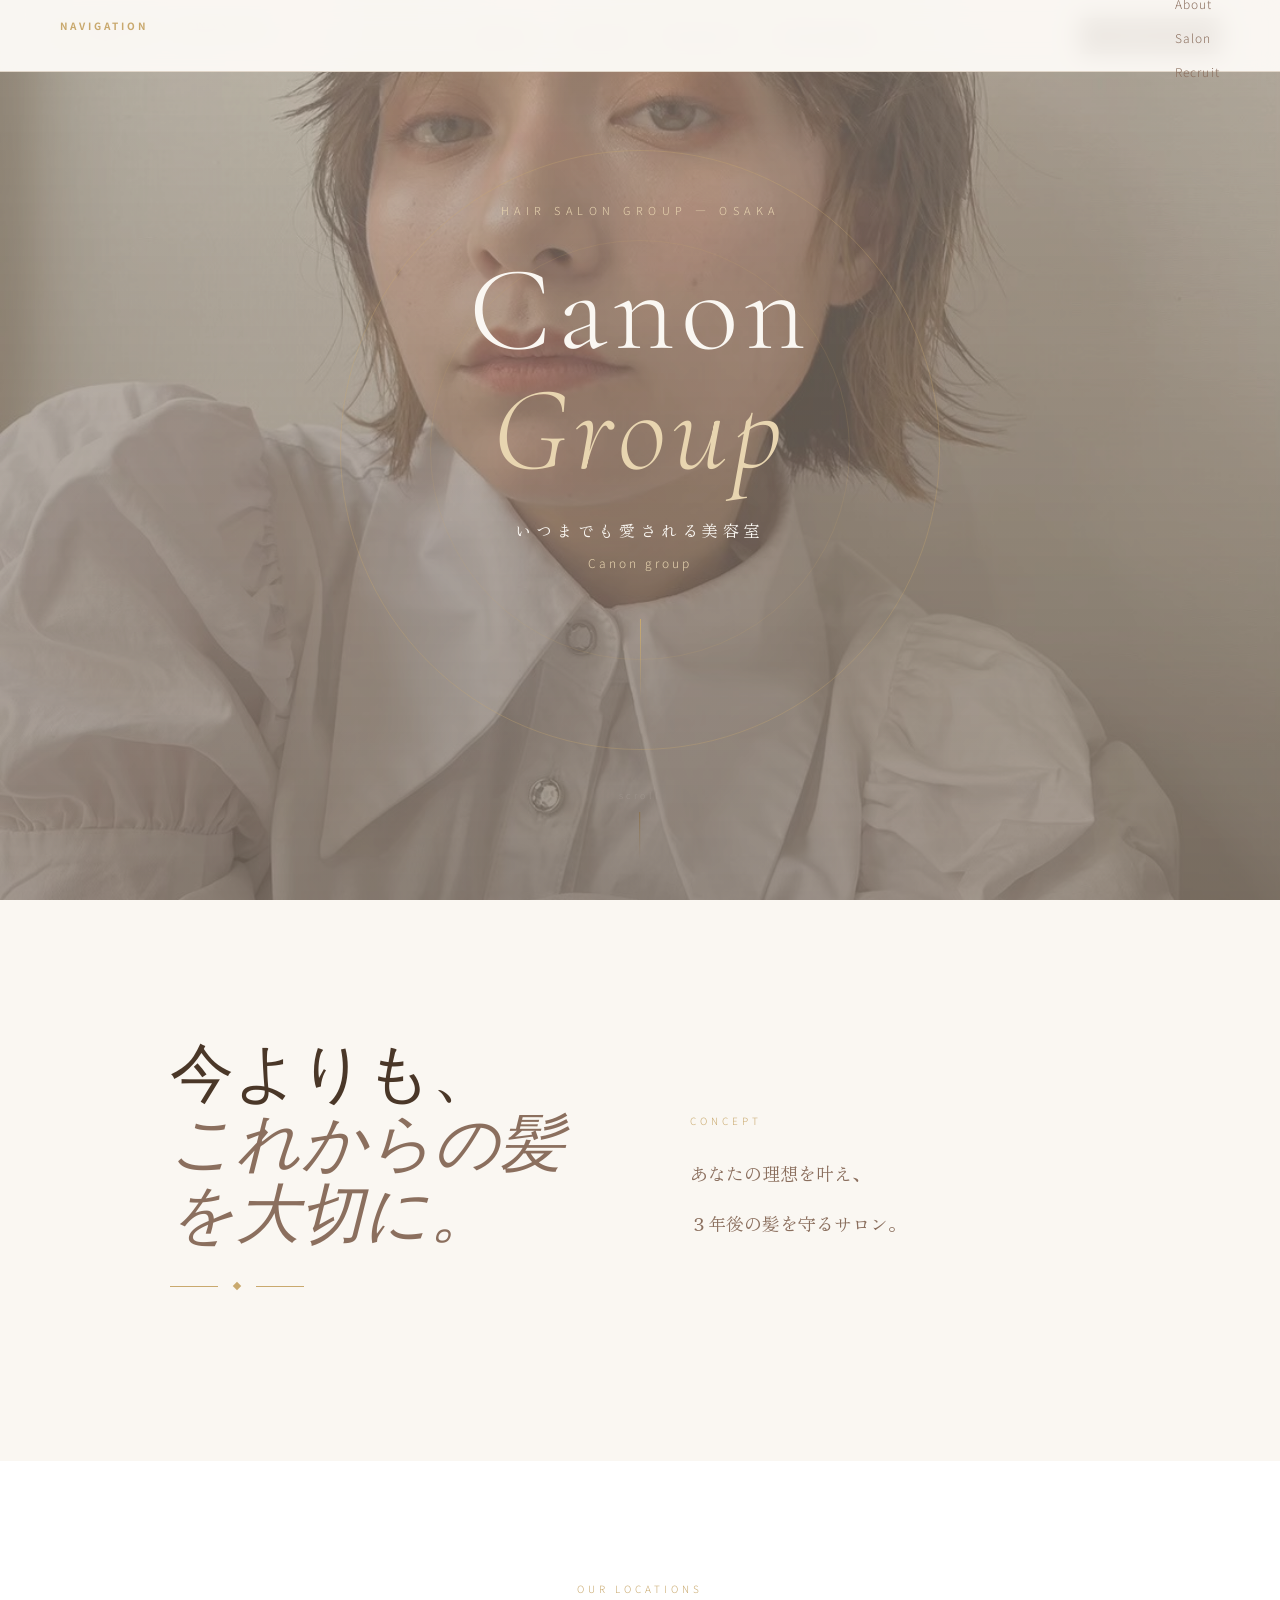
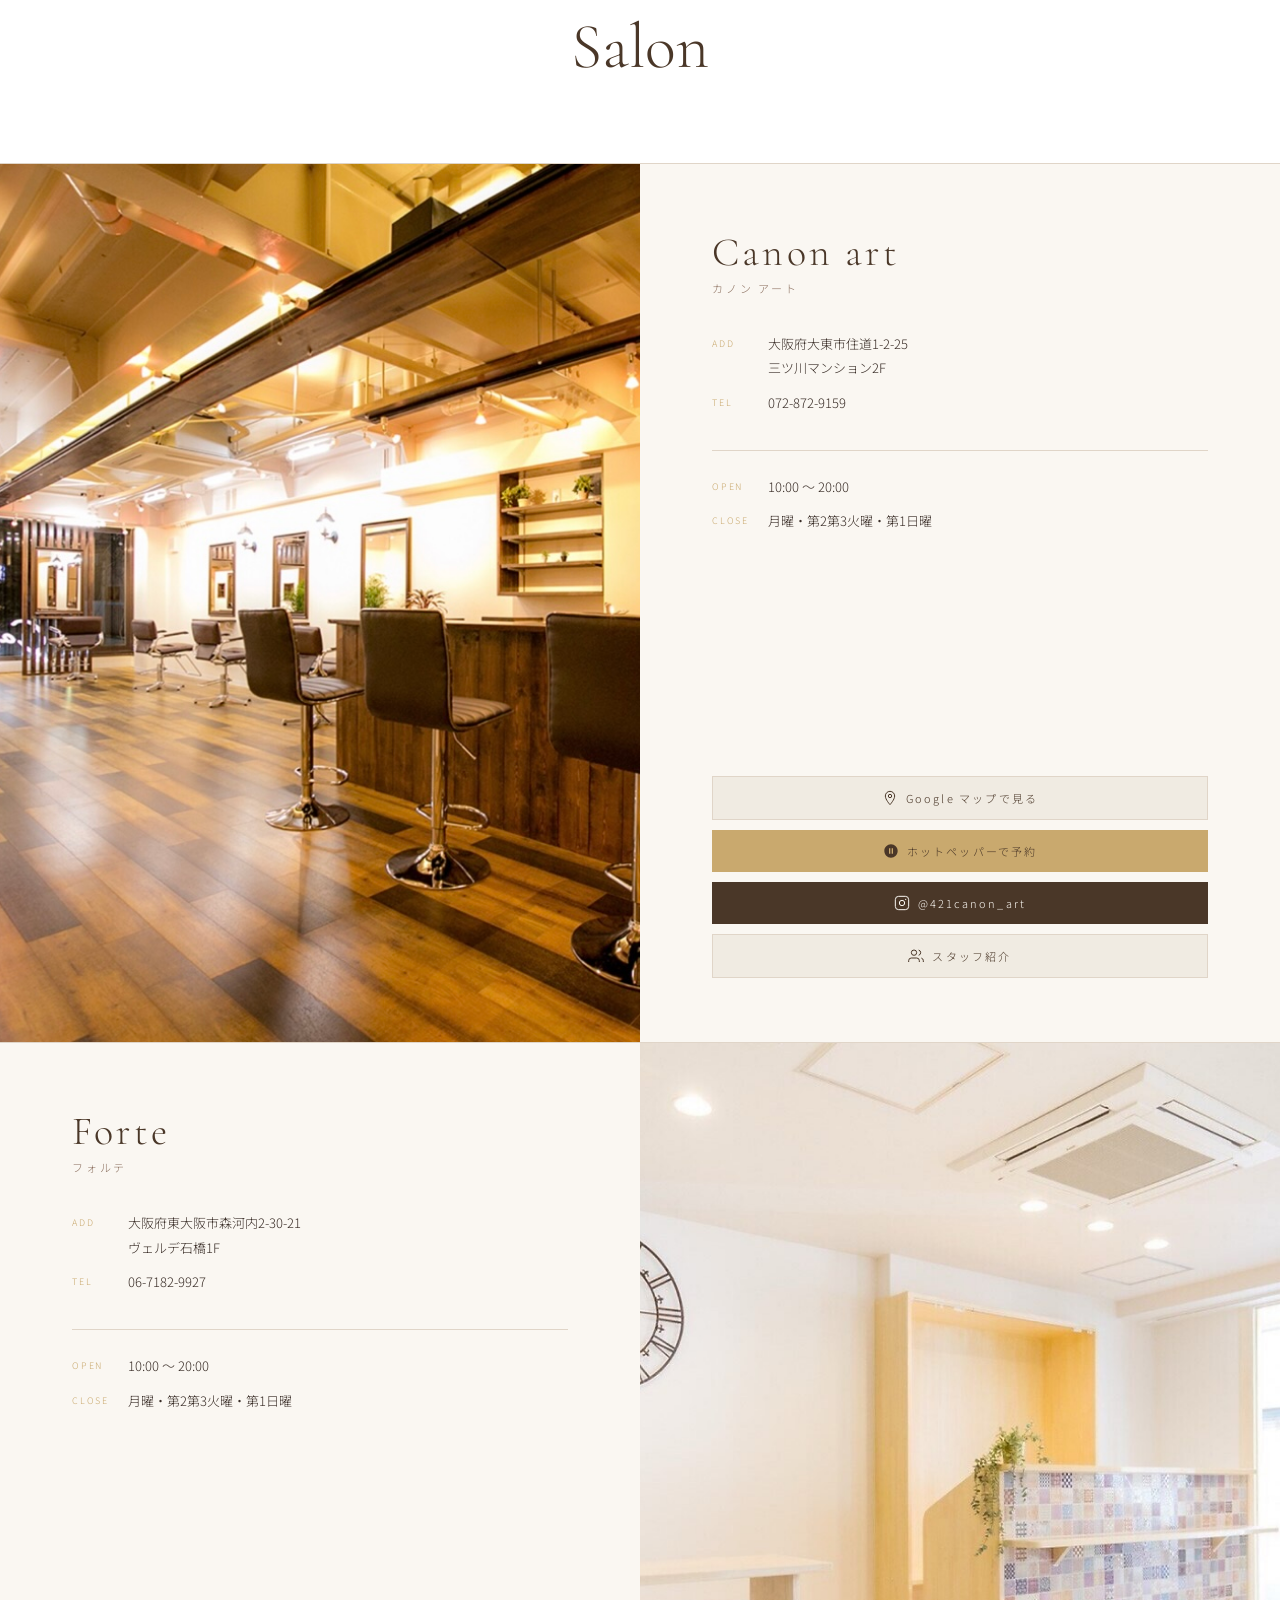
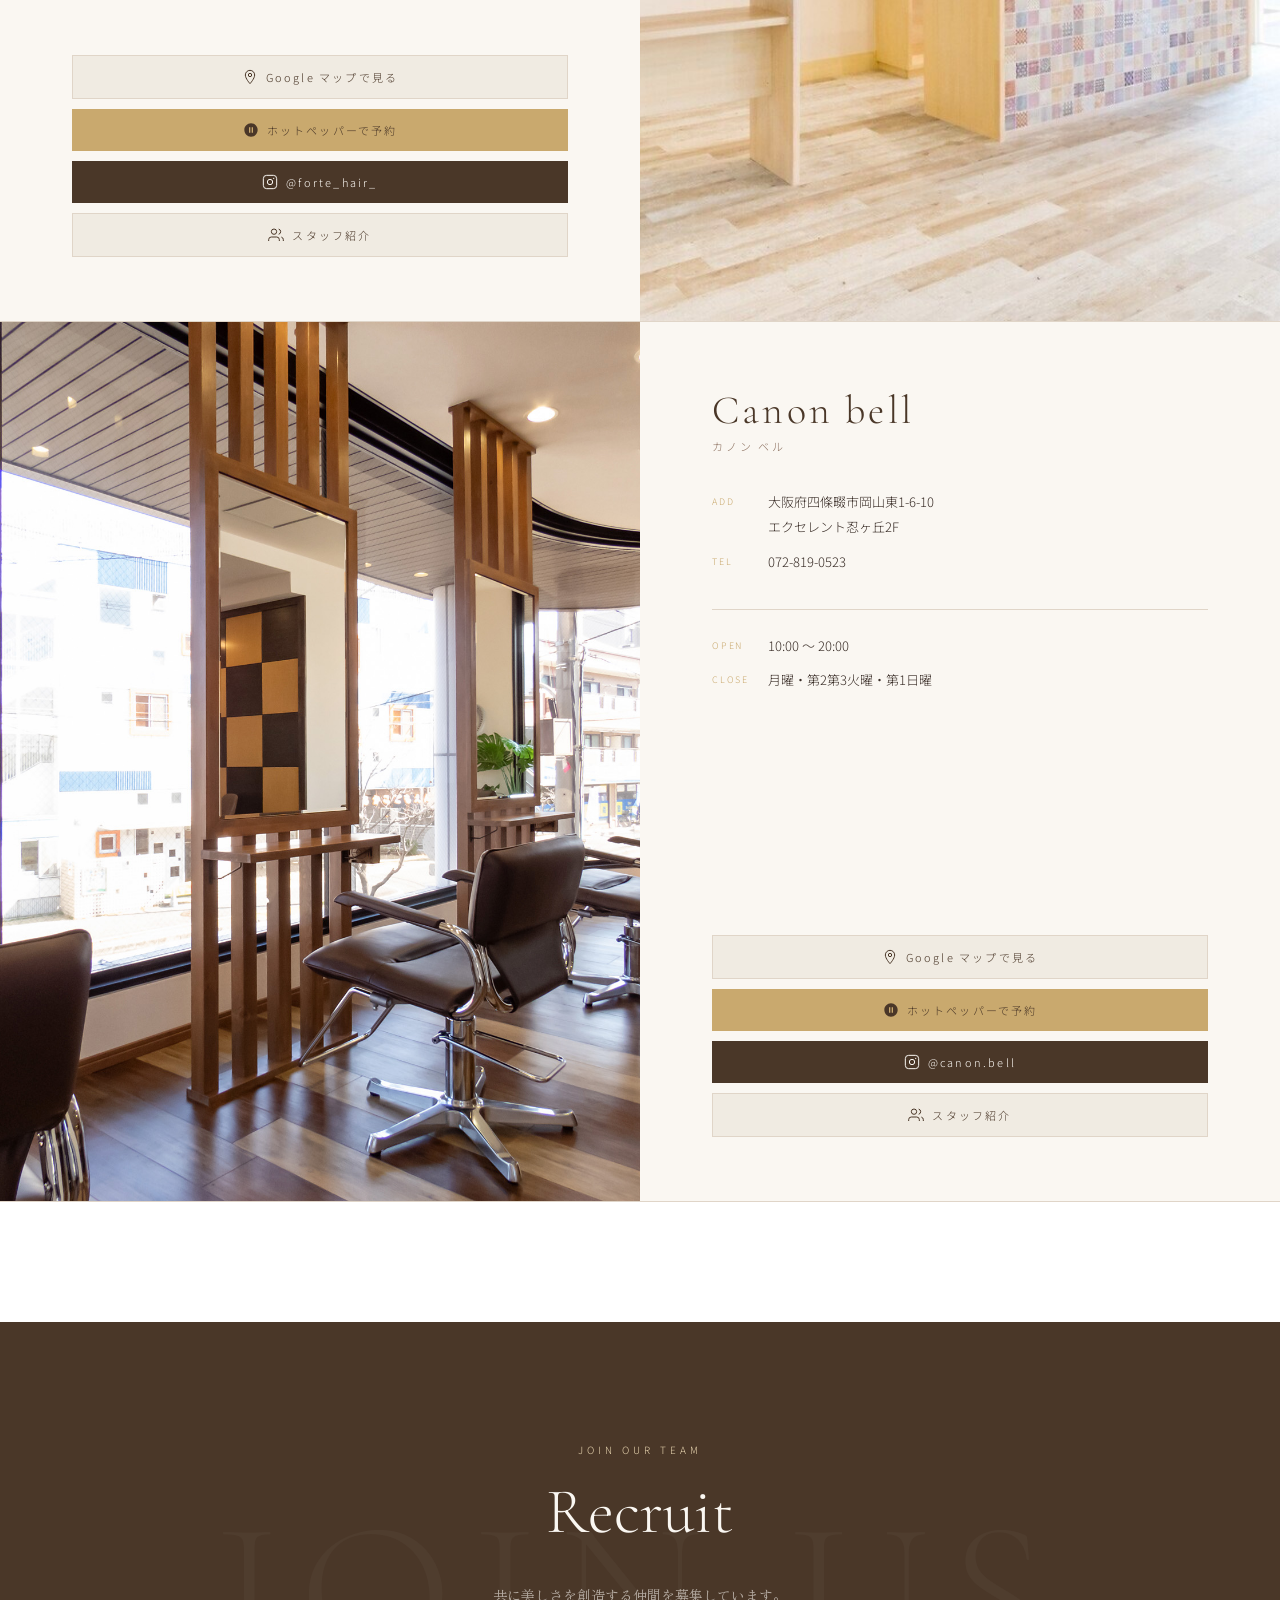
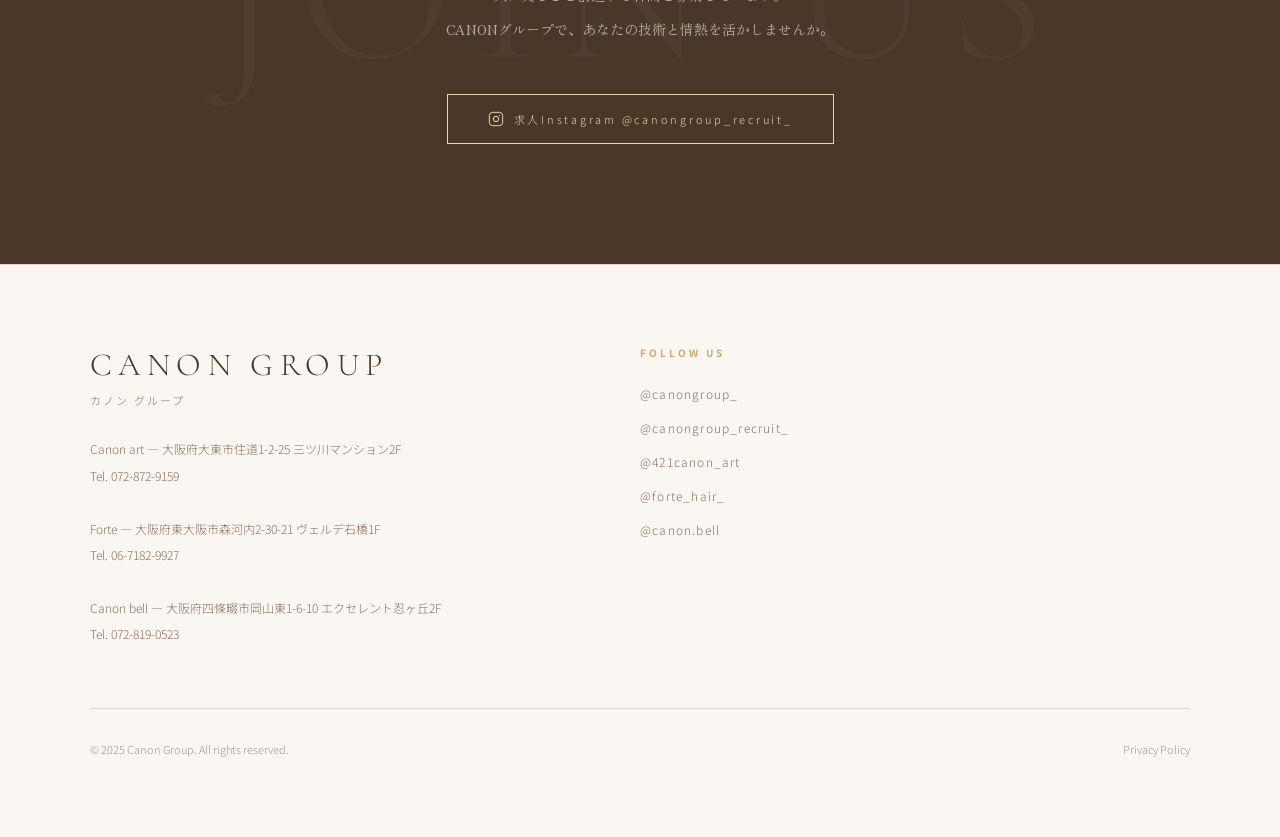
==== index.html @ e95b7961 "Update index.html" ====
<!DOCTYPE html>
<html lang="ja">
<head>
  <meta charset="UTF-8">
  <meta name="viewport" content="width=device-width, initial-scale=1.0">
  <title>Canon Group</title>
  <link rel="preconnect" href="https://fonts.googleapis.com">
  <link href="https://fonts.googleapis.com/css2?family=Cormorant+Garamond:ital,wght@0,300;0,400;1,300&family=Noto+Sans+JP:wght@300;400;500&family=Zen+Old+Mincho:wght@400;700&display=swap" rel="stylesheet">
  <style>
    *, *::before, *::after { box-sizing: border-box; margin: 0; padding: 0; }
    :root {
      --cream: #faf7f2;
      --white: #ffffff;
      --beige: #f0ebe2;
      --brown: #8b6f5e;
      --dark-brown: #4a3728;
      --gold: #c9a96e;
      --light-gold: #e8d5b0;
      --gray: #999;
      --text: #3a2e28;
      --border: #e0d5c8;
    }
    html { scroll-behavior: smooth; }
    body { background: var(--cream); color: var(--text); font-family: 'Noto Sans JP', sans-serif; font-weight: 300; overflow-x: hidden; }

    /* NAV */
    nav {
      position: fixed; top: 0; left: 0; right: 0; z-index: 100;
      background: rgba(250,247,242,0.92); backdrop-filter: blur(12px);
      border-bottom: 1px solid var(--border);
      display: flex; align-items: center; justify-content: space-between;
      padding: 0 60px; height: 72px;
    }
    .logo-wrap { display: flex; flex-direction: column; line-height: 1; text-decoration: none; }
    .logo-en { font-family: 'Cormorant Garamond', serif; font-size: 20px; letter-spacing: 0.3em; color: var(--dark-brown); }
    .logo-ja { font-size: 9px; letter-spacing: 0.2em; color: var(--brown); margin-top: 3px; }
    .nav-links { display: flex; gap: 40px; list-style: none; align-items: center; }
    .nav-links a { color: var(--text); text-decoration: none; font-size: 14px; letter-spacing: 0.15em; text-transform: uppercase; transition: color 0.3s; position: relative; }
    .nav-links a::after { content: ''; position: absolute; bottom: -4px; left: 0; right: 0; height: 1px; background: var(--gold); transform: scaleX(0); transition: transform 0.3s; }
    .nav-links a:hover { color: var(--brown); }
    .nav-links a:hover::after { transform: scaleX(1); }
    .nav-reserve { background: var(--dark-brown); color: var(--cream) !important; padding: 10px 24px; font-size: 11px; letter-spacing: 0.2em; text-decoration: none; transition: background 0.3s; }
    .nav-reserve:hover { background: var(--brown); }
    .nav-reserve::after { display: none !important; }

    /* HERO */
    .hero { height: 100vh; position: relative; display: flex; align-items: center; justify-content: center; overflow: hidden; background: var(--beige); }
    .hero-bg-img { position: absolute; inset: 0; width: 100%; height: 100%; object-fit: cover; object-position: center; opacity: 0.55; }
    .hero-bg { position: absolute; inset: 0; background: linear-gradient(to bottom, rgba(74,55,40,0.3) 0%, rgba(74,55,40,0.5) 100%); z-index: 1; }
    .hero-circle { position: absolute; border-radius: 50%; border: 1px solid rgba(201,169,110,0.3); z-index: 2; }
    .hero-circle-1 { width: 600px; height: 600px; top: 50%; left: 50%; transform: translate(-50%,-50%); animation: rotate 40s linear infinite; }
    .hero-circle-2 { width: 420px; height: 420px; top: 50%; left: 50%; transform: translate(-50%,-50%); border-color: rgba(201,169,110,0.15); animation: rotate 30s linear infinite reverse; }
    @keyframes rotate { to { transform: translate(-50%,-50%) rotate(360deg); } }
    .hero-content { position: relative; z-index: 3; text-align: center; }
    .hero-label { font-size: 11px; letter-spacing: 0.5em; color: var(--light-gold); text-transform: uppercase; margin-bottom: 32px; animation: fadeIn 1.5s ease forwards; opacity: 0; }
    .hero-title { font-family: 'Cormorant Garamond', serif; font-size: clamp(64px, 10vw, 120px); font-weight: 300; line-height: 1; letter-spacing: 0.05em; color: var(--cream); animation: fadeIn 1.5s 0.3s ease forwards; opacity: 0; }
    .hero-title em { font-style: italic; color: var(--light-gold); }
    .hero-subtitle { font-family: 'Zen Old Mincho', serif; font-size: 16px; color: var(--cream); margin-top: 28px; letter-spacing: 0.3em; animation: fadeIn 1.5s 0.6s ease forwards; opacity: 0; }
    .hero-tagline { font-size: 12px; color: var(--light-gold); margin-top: 12px; letter-spacing: 0.25em; animation: fadeIn 1.5s 0.75s ease forwards; opacity: 0; }
    .hero-line { width: 1px; height: 80px; background: linear-gradient(to bottom, var(--gold), transparent); margin: 48px auto 0; animation: fadeIn 1.5s 0.9s ease forwards; opacity: 0; }
    @keyframes fadeIn { to { opacity: 1; } }
    .scroll-hint { position: absolute; bottom: 40px; left: 50%; transform: translateX(-50%); display: flex; flex-direction: column; align-items: center; gap: 10px; font-size: 9px; letter-spacing: 0.4em; color: rgba(255,255,255,0.5); animation: fadeIn 2s 1.5s ease forwards; opacity: 0; }
    .scroll-bar { width: 1px; height: 48px; background: linear-gradient(to bottom, var(--gold), transparent); animation: scrollAnim 2s 2s ease-in-out infinite; }
    @keyframes scrollAnim { 0% { transform: scaleY(0); transform-origin: top; opacity:1; } 50% { transform: scaleY(1); transform-origin: top; opacity:1; } 100% { transform: scaleY(1); transform-origin: bottom; opacity:0; } }

    /* CONCEPT */
    .concept { padding: 140px 80px; max-width: 1100px; margin: 0 auto; display: grid; grid-template-columns: 1fr 1fr; gap: 100px; align-items: center; }
    .section-en { font-family: 'Cormorant Garamond', serif; font-size: clamp(40px, 5vw, 64px); font-weight: 300; color: var(--dark-brown); line-height: 1.1; }
    .section-label { font-size: 10px; letter-spacing: 0.4em; color: var(--gold); text-transform: uppercase; margin-bottom: 20px; }
    .ornament { display: flex; align-items: center; gap: 16px; margin: 32px 0; }
    .ornament-line { height: 1px; width: 48px; background: var(--gold); }
    .ornament-diamond { width: 6px; height: 6px; background: var(--gold); transform: rotate(45deg); }
    .concept-body { font-size: 18px; line-height: 2.8; color: var(--brown); font-family: 'Zen Old Mincho', serif; }

    /* SALON — y.be風横並び */
    .salons-section { background: var(--white); padding: 120px 0; }
    .section-header { text-align: center; margin-bottom: 80px; padding: 0 80px; }
    .section-header .section-en { display: block; }
    .section-header .section-label { display: block; margin-bottom: 16px; }

    .salon-list { display: flex; flex-direction: column; }

    .salon-row {
      display: grid;
      grid-template-columns: 1fr 1fr;
      border-top: 1px solid var(--border);
      min-height: 500px;
    }
    .salon-row:last-child { border-bottom: 1px solid var(--border); }
    .salon-row.reverse .salon-photo { order: 2; }
    .salon-row.reverse .salon-info  { order: 1; }

    .salon-photo { position: relative; overflow: hidden; background: var(--beige); }
    .salon-photo img { width: 100%; height: 100%; object-fit: cover; display: block; transition: transform 0.7s ease; }
    .salon-row:hover .salon-photo img { transform: scale(1.04); }

    .salon-info { padding: 64px 72px; display: flex; flex-direction: column; justify-content: center; background: var(--cream); }

    .salon-name-en { font-family: 'Cormorant Garamond', serif; font-size: 40px; font-weight: 300; color: var(--dark-brown); letter-spacing: 0.08em; margin-bottom: 4px; }
    .salon-name-ja { font-size: 11px; color: var(--brown); letter-spacing: 0.25em; margin-bottom: 36px; }

    .salon-info-row { display: flex; gap: 16px; font-size: 13px; line-height: 1.9; color: var(--text); margin-bottom: 10px; align-items: flex-start; }
    .salon-info-label { font-size: 9px; letter-spacing: 0.2em; color: var(--gold); text-transform: uppercase; min-width: 40px; padding-top: 3px; flex-shrink: 0; }
    .salon-divider { height: 1px; background: var(--border); margin: 24px 0; }
    .salon-map { width: 100%; height: 180px; border: none; display: block; filter: grayscale(15%); }
    .salon-map-wrap { display: block; margin-top: 24px; position: relative; text-decoration: none; overflow: hidden; }
    .salon-map-wrap::after { content: 'Google マップで開く →'; position: absolute; inset: 0; display: flex; align-items: center; justify-content: center; background: rgba(74,55,40,0); color: transparent; font-size: 12px; letter-spacing: 0.15em; transition: background 0.3s, color 0.3s; }
    .salon-map-wrap:hover::after { background: rgba(74,55,40,0.55); color: var(--cream); }
    .salon-map-wrap iframe { pointer-events: none; }

    /* ボタン */
    .salon-btns { display: flex; flex-direction: column; gap: 10px; margin-top: 28px; }
    .btn { display: flex; align-items: center; justify-content: center; gap: 8px; text-decoration: none; padding: 13px; font-size: 11px; letter-spacing: 0.2em; transition: opacity 0.3s, background 0.3s; }
    .btn-map { background: var(--beige); color: var(--dark-brown); border: 1px solid var(--border); }
    .btn-map:hover { background: var(--border); }
    .btn-hotpepper { background: var(--gold); color: var(--dark-brown); }
    .btn-hotpepper:hover { opacity: 0.8; }
    .btn-instagram { background: var(--dark-brown); color: var(--cream); }
    .btn-instagram:hover { background: var(--brown); }
    .btn-icon { width: 16px; height: 16px; flex-shrink: 0; }

    /* RECRUIT */
    .recruit-section { background: var(--dark-brown); padding: 120px 80px; text-align: center; position: relative; overflow: hidden; }
    .recruit-section::before { content: 'JOIN US'; position: absolute; top: 50%; left: 50%; transform: translate(-50%,-50%); font-family: 'Cormorant Garamond', serif; font-size: 200px; color: rgba(255,255,255,0.03); white-space: nowrap; letter-spacing: 0.1em; pointer-events: none; }
    .recruit-section .section-label { color: var(--light-gold); }
    .recruit-section .section-en { color: var(--cream); }
    .recruit-desc { font-size: 14px; color: rgba(250,247,242,0.6); line-height: 2.4; margin: 32px 0 48px; font-family: 'Zen Old Mincho', serif; }
    .recruit-sns { display: flex; justify-content: center; gap: 20px; flex-wrap: wrap; }
    .recruit-btn { display: inline-flex; align-items: center; gap: 10px; border: 1px solid var(--light-gold); color: var(--light-gold); text-decoration: none; padding: 16px 40px; font-size: 11px; letter-spacing: 0.25em; transition: background 0.3s, color 0.3s; }
    .recruit-btn:hover { background: var(--light-gold); color: var(--dark-brown); }

    /* FOOTER */
    footer { background: var(--cream); border-top: 1px solid var(--border); padding: 80px; }
    .footer-inner { max-width: 1100px; margin: 0 auto; display: grid; grid-template-columns: 2fr 1fr 1fr; gap: 80px; }
    .footer-logo-en { font-family: 'Cormorant Garamond', serif; font-size: 32px; letter-spacing: 0.2em; color: var(--dark-brown); margin-bottom: 8px; }
    .footer-logo-ja { font-size: 11px; color: var(--brown); letter-spacing: 0.2em; margin-bottom: 28px; }
    .footer-address { font-size: 12px; color: var(--brown); line-height: 2.2; }
    .footer-nav h4 { font-size: 10px; letter-spacing: 0.3em; color: var(--gold); text-transform: uppercase; margin-bottom: 20px; }
    .footer-nav ul { list-style: none; display: flex; flex-direction: column; gap: 10px; }
    .footer-nav a { color: var(--brown); text-decoration: none; font-size: 12px; letter-spacing: 0.1em; transition: color 0.3s; }
    .footer-nav a:hover { color: var(--dark-brown); }
    .footer-bottom { max-width: 1100px; margin: 60px auto 0; padding-top: 32px; border-top: 1px solid var(--border); display: flex; justify-content: space-between; font-size: 11px; color: var(--gray); }
    .footer-bottom a { color: var(--gray); text-decoration: none; }

    /* REVEAL */
    .reveal { opacity: 0; transform: translateY(32px); transition: opacity 0.9s ease, transform 0.9s ease; }
    .reveal.visible { opacity: 1; transform: none; }
    .reveal-delay-1 { transition-delay: 0.1s; }
    .reveal-delay-2 { transition-delay: 0.2s; }

    /* RESPONSIVE */
    @media (max-width: 960px) {
      nav { padding: 0 24px; }
      .nav-links, .nav-reserve { display: none; }
      .concept { grid-template-columns: 1fr; padding: 80px 28px; gap: 48px; }
      .salons-section { padding: 80px 0; }
      .section-header { padding: 0 28px; }
      .salon-row { grid-template-columns: 1fr; min-height: auto; }
      .salon-row.reverse .salon-photo { order: 0; }
      .salon-row.reverse .salon-info  { order: 0; }
      .salon-photo { height: 260px; }
      .salon-info { padding: 40px 28px; }
      .recruit-section { padding: 80px 28px; }
      .recruit-sns { flex-direction: column; align-items: center; }
      footer { padding: 60px 28px; }
      .footer-inner { grid-template-columns: 1fr; gap: 40px; }
      .footer-bottom { flex-direction: column; gap: 8px; }
    }
  </style>
</head>
<body>

  <!-- NAV -->
  <nav>
    <a href="#" class="logo-wrap">
      <span class="logo-en">CANON GROUP</span>
      <span class="logo-ja">カノン グループ</span>
    </a>
    <ul class="nav-links">
      <li><a href="#concept">About</a></li>
      <li><a href="#salons">Salon</a></li>
      <li><a href="#recruit">Recruit</a></li>
      <li><a href="https://www.instagram.com/canongroup_/" target="_blank">Instagram</a></li>
    </ul>
    <a href="#salons" class="nav-reserve">ご予約はこちら</a>
  </nav>

  <!-- HERO -->
  <section class="hero">
    <img class="hero-bg-img" src="images/hero.jpeg" alt="">
    <div class="hero-bg"></div>
    <div class="hero-circle hero-circle-1" style="z-index:2;"></div>
    <div class="hero-circle hero-circle-2" style="z-index:2;"></div>
    <div class="hero-content">
      <p class="hero-label">Hair Salon Group — Osaka</p>
      <h1 class="hero-title">Canon<br><em>Group</em></h1>
      <p class="hero-subtitle">いつまでも愛される美容室</p>
      <p class="hero-tagline">Canon group</p>
      <div class="hero-line"></div>
    </div>
    <div class="scroll-hint">
      <span>scroll</span>
      <div class="scroll-bar"></div>
    </div>
  </section>

  <!-- CONCEPT -->
  <section class="concept" id="concept">
    <div class="reveal">
      <h2 class="section-en">今よりも、<br><em style="font-style:italic; color:var(--brown);">これからの髪を大切に。</em></h2>
      <div class="ornament">
        <div class="ornament-line"></div>
        <div class="ornament-diamond"></div>
        <div class="ornament-line"></div>
      </div>
    </div>
    <div class="reveal reveal-delay-1">
      <p class="section-label">Concept</p>
      <p class="concept-body">
        あなたの理想を叶え、<br>
        ３年後の髪を守るサロン。
      </p>
    </div>
  </section>

  <!-- SALONS -->
  <section class="salons-section" id="salons">
    <div class="section-header reveal">
      <span class="section-label">Our Locations</span>
      <span class="section-en">Salon</span>
    </div>

    <div class="salon-list">

      <!-- Canon art（写真左・情報右） -->
      <div class="salon-row reveal">
        <div class="salon-photo">
          <img src="images/canonart.jpeg" alt="Canon art サロン内観">
        </div>
        <div class="salon-info">
          <div class="salon-name-en">Canon art</div>
          <div class="salon-name-ja">カノン アート</div>
          <div class="salon-info-row"><span class="salon-info-label">Add</span><span>大阪府大東市住道1-2-25<br>三ツ川マンション2F</span></div>
          <div class="salon-info-row"><span class="salon-info-label">Tel</span><span><a href="tel:0728729159" style="color:inherit;text-decoration:none;">072-872-9159</a></span></div>
          <div class="salon-divider"></div>
          <div class="salon-info-row"><span class="salon-info-label">Open</span><span>10:00 〜 20:00</span></div>
          <div class="salon-info-row"><span class="salon-info-label">Close</span><span>月曜・第2第3火曜・第1日曜</span></div>
          <a href="https://maps.app.goo.gl/McDPiy8ttxEYqf1n9" target="_blank" rel="noopener noreferrer" class="salon-map-wrap">
            <iframe class="salon-map" src="https://maps.google.com/maps?q=34.7067381,135.6234288&z=17&output=embed" allowfullscreen loading="lazy"></iframe>
          </a>
          <div class="salon-btns">
            <a href="https://maps.app.goo.gl/McDPiy8ttxEYqf1n9" target="_blank" rel="noopener noreferrer" class="btn btn-map">
              <svg class="btn-icon" viewBox="0 0 24 24" fill="none" stroke="currentColor" stroke-width="1.5"><path d="M12 2C8.13 2 5 5.13 5 9c0 5.25 7 13 7 13s7-7.75 7-13c0-3.87-3.13-7-7-7z"/><circle cx="12" cy="9" r="2.5"/></svg>
              Google マップで見る
            </a>
            <a href="http://b.hpr.jp/hp/H000354998" target="_blank" rel="noopener noreferrer" class="btn btn-hotpepper">
              <svg class="btn-icon" viewBox="0 0 24 24" fill="currentColor"><path d="M12 2C6.48 2 2 6.48 2 12s4.48 10 10 10 10-4.48 10-10S17.52 2 12 2zm-1 14H9V8h2v8zm4 0h-2V8h2v8z"/></svg>
              ホットペッパーで予約
            </a>
            <a href="https://www.instagram.com/421canon_art/" target="_blank" rel="noopener noreferrer" class="btn btn-instagram">
              <svg class="btn-icon" viewBox="0 0 24 24" fill="none" stroke="currentColor" stroke-width="1.5"><rect x="2" y="2" width="20" height="20" rx="5"/><circle cx="12" cy="12" r="4"/><circle cx="17.5" cy="6.5" r="1" fill="currentColor" stroke="none"/></svg>
              @421canon_art
            </a>
            <a href="staff.html#canonart" class="btn btn-map" style="justify-content:center;">
              <svg class="btn-icon" viewBox="0 0 24 24" fill="none" stroke="currentColor" stroke-width="1.5"><path d="M17 21v-2a4 4 0 00-4-4H5a4 4 0 00-4 4v2"/><circle cx="9" cy="7" r="4"/><path d="M23 21v-2a4 4 0 00-3-3.87"/><path d="M16 3.13a4 4 0 010 7.75"/></svg>
              スタッフ紹介
            </a>
          </div>
        </div>
      </div>

      <!-- Forte（情報左・写真右） -->
      <div class="salon-row reverse reveal">
        <div class="salon-photo">
          <img src="images/forte.jpeg" alt="Forte サロン内観">
        </div>
        <div class="salon-info">
          <div class="salon-name-en">Forte</div>
          <div class="salon-name-ja">フォルテ</div>
          <div class="salon-info-row"><span class="salon-info-label">Add</span><span>大阪府東大阪市森河内2-30-21<br>ヴェルデ石橋1F</span></div>
          <div class="salon-info-row"><span class="salon-info-label">Tel</span><span><a href="tel:0671829927" style="color:inherit;text-decoration:none;">06-7182-9927</a></span></div>
          <div class="salon-divider"></div>
          <div class="salon-info-row"><span class="salon-info-label">Open</span><span>10:00 〜 20:00</span></div>
          <div class="salon-info-row"><span class="salon-info-label">Close</span><span>月曜・第2第3火曜・第1日曜</span></div>
          <a href="https://maps.app.goo.gl/3ypbi4phX18RqiTc8" target="_blank" rel="noopener noreferrer" class="salon-map-wrap">
            <iframe class="salon-map" src="https://maps.google.com/maps?q=34.6867589,135.5655206&z=17&output=embed" allowfullscreen loading="lazy"></iframe>
          </a>
          <div class="salon-btns">
            <a href="https://maps.app.goo.gl/3ypbi4phX18RqiTc8" target="_blank" rel="noopener noreferrer" class="btn btn-map">
              <svg class="btn-icon" viewBox="0 0 24 24" fill="none" stroke="currentColor" stroke-width="1.5"><path d="M12 2C8.13 2 5 5.13 5 9c0 5.25 7 13 7 13s7-7.75 7-13c0-3.87-3.13-7-7-7z"/><circle cx="12" cy="9" r="2.5"/></svg>
              Google マップで見る
            </a>
            <a href="http://b.hpr.jp/hp/H000563519" target="_blank" rel="noopener noreferrer" class="btn btn-hotpepper">
              <svg class="btn-icon" viewBox="0 0 24 24" fill="currentColor"><path d="M12 2C6.48 2 2 6.48 2 12s4.48 10 10 10 10-4.48 10-10S17.52 2 12 2zm-1 14H9V8h2v8zm4 0h-2V8h2v8z"/></svg>
              ホットペッパーで予約
            </a>
            <a href="https://www.instagram.com/forte_hair_/" target="_blank" rel="noopener noreferrer" class="btn btn-instagram">
              <svg class="btn-icon" viewBox="0 0 24 24" fill="none" stroke="currentColor" stroke-width="1.5"><rect x="2" y="2" width="20" height="20" rx="5"/><circle cx="12" cy="12" r="4"/><circle cx="17.5" cy="6.5" r="1" fill="currentColor" stroke="none"/></svg>
              @forte_hair_
            </a>
            <a href="staff.html#forte" class="btn btn-map" style="justify-content:center;">
              <svg class="btn-icon" viewBox="0 0 24 24" fill="none" stroke="currentColor" stroke-width="1.5"><path d="M17 21v-2a4 4 0 00-4-4H5a4 4 0 00-4 4v2"/><circle cx="9" cy="7" r="4"/><path d="M23 21v-2a4 4 0 00-3-3.87"/><path d="M16 3.13a4 4 0 010 7.75"/></svg>
              スタッフ紹介
            </a>
          </div>
        </div>
      </div>

      <!-- Canon bell（写真左・情報右） -->
      <div class="salon-row reveal">
        <div class="salon-photo">
          <img src="images/canonbell.jpeg" alt="Canon bell サロン内観">
        </div>
        <div class="salon-info">
          <div class="salon-name-en">Canon bell</div>
          <div class="salon-name-ja">カノン ベル</div>
          <div class="salon-info-row"><span class="salon-info-label">Add</span><span>大阪府四條畷市岡山東1-6-10<br>エクセレント忍ヶ丘2F</span></div>
          <div class="salon-info-row"><span class="salon-info-label">Tel</span><span><a href="tel:0728190523" style="color:inherit;text-decoration:none;">072-819-0523</a></span></div>
          <div class="salon-divider"></div>
          <div class="salon-info-row"><span class="salon-info-label">Open</span><span>10:00 〜 20:00</span></div>
          <div class="salon-info-row"><span class="salon-info-label">Close</span><span>月曜・第2第3火曜・第1日曜</span></div>
          <a href="https://maps.app.goo.gl/Lx1SNZvfaP8UfUk67" target="_blank" rel="noopener noreferrer" class="salon-map-wrap">
            <iframe class="salon-map" src="https://maps.google.com/maps?q=34.7451446,135.6466582&z=17&output=embed" allowfullscreen loading="lazy"></iframe>
          </a>
          <div class="salon-btns">
            <a href="https://maps.app.goo.gl/Lx1SNZvfaP8UfUk67" target="_blank" rel="noopener noreferrer" class="btn btn-map">
              <svg class="btn-icon" viewBox="0 0 24 24" fill="none" stroke="currentColor" stroke-width="1.5"><path d="M12 2C8.13 2 5 5.13 5 9c0 5.25 7 13 7 13s7-7.75 7-13c0-3.87-3.13-7-7-7z"/><circle cx="12" cy="9" r="2.5"/></svg>
              Google マップで見る
            </a>
            <a href="http://b.hpr.jp/hp/H000795920" target="_blank" rel="noopener noreferrer" class="btn btn-hotpepper">
              <svg class="btn-icon" viewBox="0 0 24 24" fill="currentColor"><path d="M12 2C6.48 2 2 6.48 2 12s4.48 10 10 10 10-4.48 10-10S17.52 2 12 2zm-1 14H9V8h2v8zm4 0h-2V8h2v8z"/></svg>
              ホットペッパーで予約
            </a>
            <a href="https://www.instagram.com/canon.bell/" target="_blank" rel="noopener noreferrer" class="btn btn-instagram">
              <svg class="btn-icon" viewBox="0 0 24 24" fill="none" stroke="currentColor" stroke-width="1.5"><rect x="2" y="2" width="20" height="20" rx="5"/><circle cx="12" cy="12" r="4"/><circle cx="17.5" cy="6.5" r="1" fill="currentColor" stroke="none"/></svg>
              @canon.bell
            </a>
            <a href="staff.html#canonbell" class="btn btn-map" style="justify-content:center;">
              <svg class="btn-icon" viewBox="0 0 24 24" fill="none" stroke="currentColor" stroke-width="1.5"><path d="M17 21v-2a4 4 0 00-4-4H5a4 4 0 00-4 4v2"/><circle cx="9" cy="7" r="4"/><path d="M23 21v-2a4 4 0 00-3-3.87"/><path d="M16 3.13a4 4 0 010 7.75"/></svg>
              スタッフ紹介
            </a>
          </div>
        </div>
      </div>

    </div>
  </section>

  <!-- RECRUIT -->
  <section class="recruit-section reveal" id="recruit">
    <p class="section-label">Join Our Team</p>
    <h2 class="section-en">Recruit</h2>
    <p class="recruit-desc">
      共に美しさを創造する仲間を募集しています。<br>
      CANONグループで、あなたの技術と情熱を活かしませんか。
    </p>
    <div class="recruit-sns">
      <a href="https://www.instagram.com/canongroup_recruit_/" target="_blank" rel="noopener noreferrer" class="recruit-btn">
        <svg width="16" height="16" viewBox="0 0 24 24" fill="none" stroke="currentColor" stroke-width="1.5"><rect x="2" y="2" width="20" height="20" rx="5"/><circle cx="12" cy="12" r="4"/><circle cx="17.5" cy="6.5" r="1" fill="currentColor" stroke="none"/></svg>
        求人Instagram @canongroup_recruit_
      </a>
    </div>
  </section>

  <!-- FOOTER -->
  <footer>
    <div class="footer-inner">
      <div>
        <div class="footer-logo-en">CANON GROUP</div>
        <div class="footer-logo-ja">カノン グループ</div>
        <div class="footer-address">
          Canon art — 大阪府大東市住道1-2-25 三ツ川マンション2F<br>
          Tel. <a href="tel:0728729159" style="color:inherit;text-decoration:none;">072-872-9159</a><br><br>
          Forte — 大阪府東大阪市森河内2-30-21 ヴェルデ石橋1F<br>
          Tel. <a href="tel:0671829927" style="color:inherit;text-decoration:none;">06-7182-9927</a><br><br>
          Canon bell — 大阪府四條畷市岡山東1-6-10 エクセレント忍ヶ丘2F<br>
          Tel. <a href="tel:0728190523" style="color:inherit;text-decoration:none;">072-819-0523</a>
        </div>
      </div>
      <nav class="footer-nav">
        <h4>Navigation</h4>
        <ul>
          <li><a href="#concept">About</a></li>
          <li><a href="#salons">Salon</a></li>
          <li><a href="#recruit">Recruit</a></li>
        </ul>
      </nav>
      <div class="footer-nav">
        <h4>Follow Us</h4>
        <ul>
          <li><a href="https://www.instagram.com/canongroup_/" target="_blank">@canongroup_</a></li>
          <li><a href="https://www.instagram.com/canongroup_recruit_/" target="_blank">@canongroup_recruit_</a></li>
          <li><a href="https://www.instagram.com/421canon_art/" target="_blank">@421canon_art</a></li>
          <li><a href="https://www.instagram.com/forte_hair_/" target="_blank">@forte_hair_</a></li>
          <li><a href="https://www.instagram.com/canon.bell/" target="_blank">@canon.bell</a></li>
        </ul>
      </div>
    </div>
    <div class="footer-bottom">
      <span>© 2025 Canon Group. All rights reserved.</span>
      <a href="#">Privacy Policy</a>
    </div>
  </footer>

  <script>
    // スムーズスクロール
    document.querySelectorAll('a[href^="#"]').forEach(a => {
      a.addEventListener('click', e => {
        const target = document.querySelector(a.getAttribute('href'));
        if (!target) return;
        e.preventDefault();
        const top = target.getBoundingClientRect().top + window.scrollY - 72;
        window.scrollTo({ top, behavior: 'smooth' });
      });
    });
    // スクロールリビール
    const observer = new IntersectionObserver((entries) => {
      entries.forEach(e => { if (e.isIntersecting) e.target.classList.add('visible'); });
    }, { threshold: 0.05 });
    document.querySelectorAll('.reveal').forEach(el => observer.observe(el));
  </script>
</body>
</html>
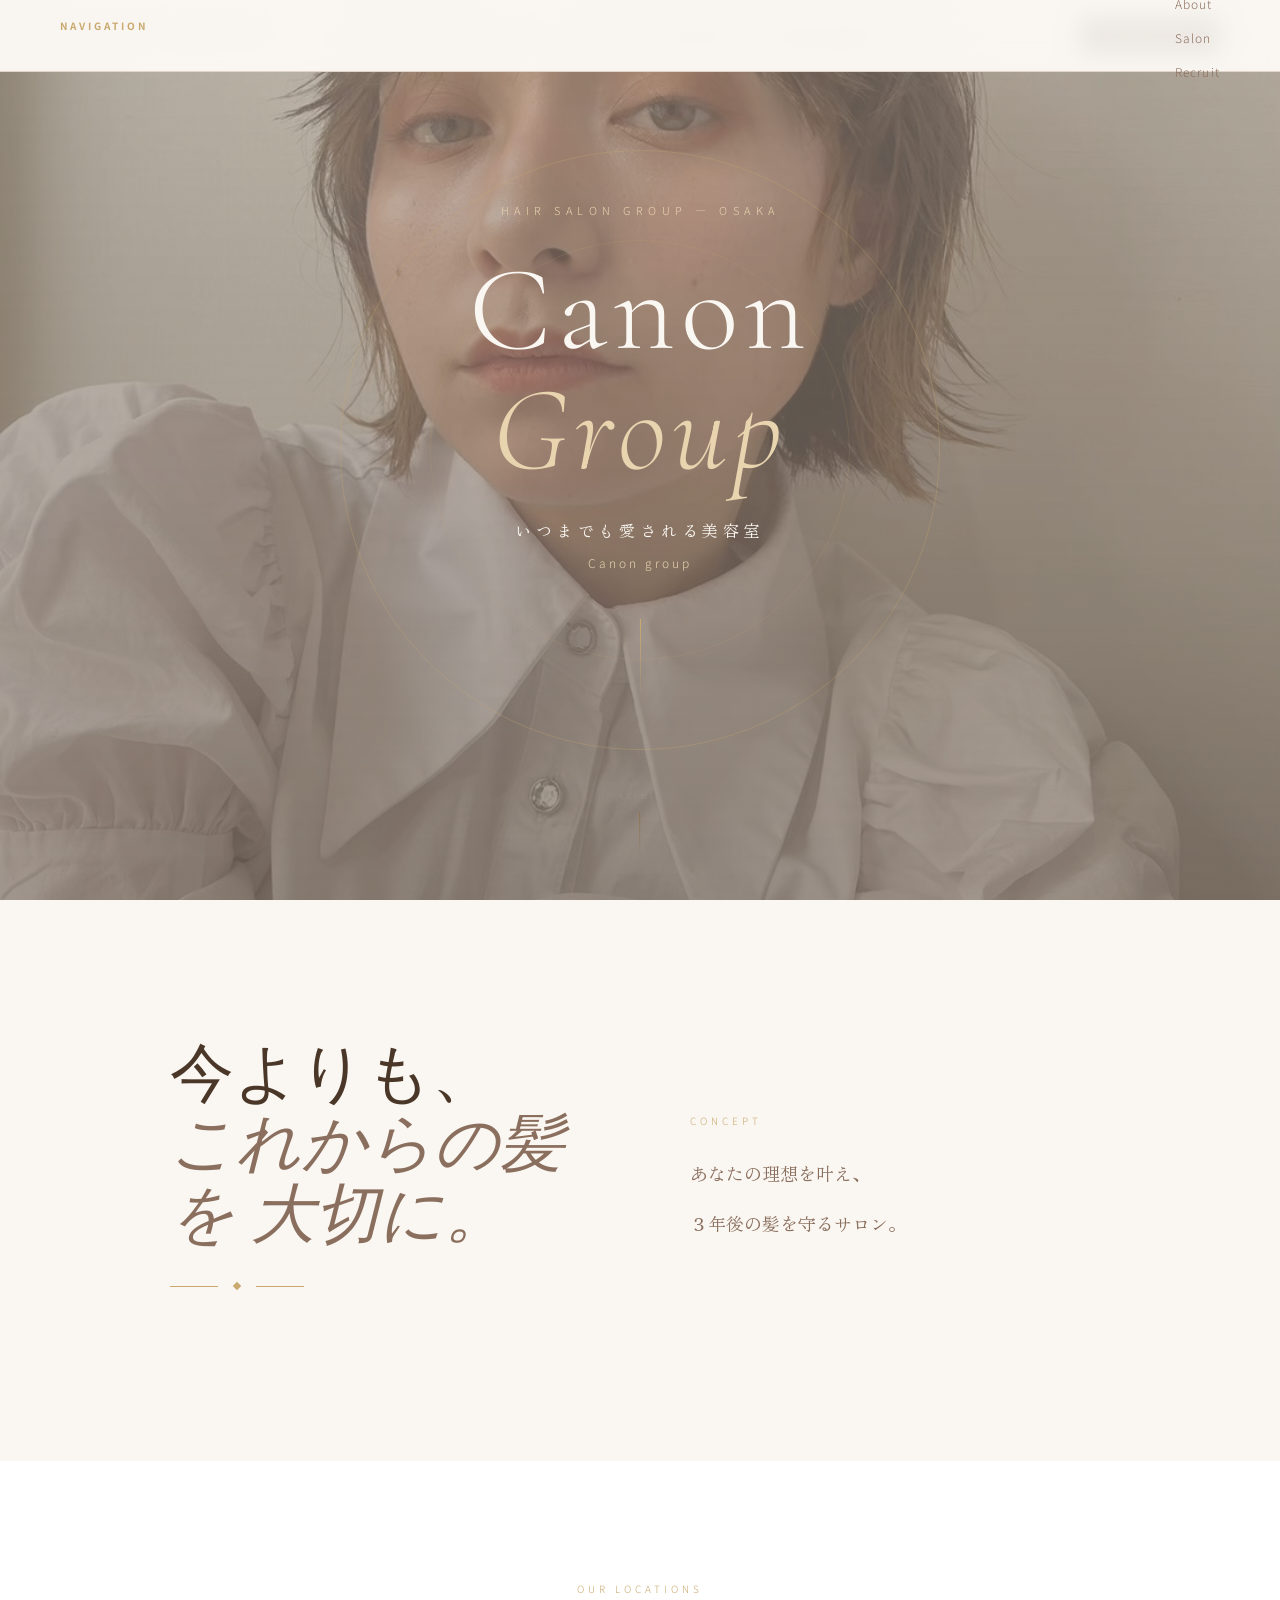
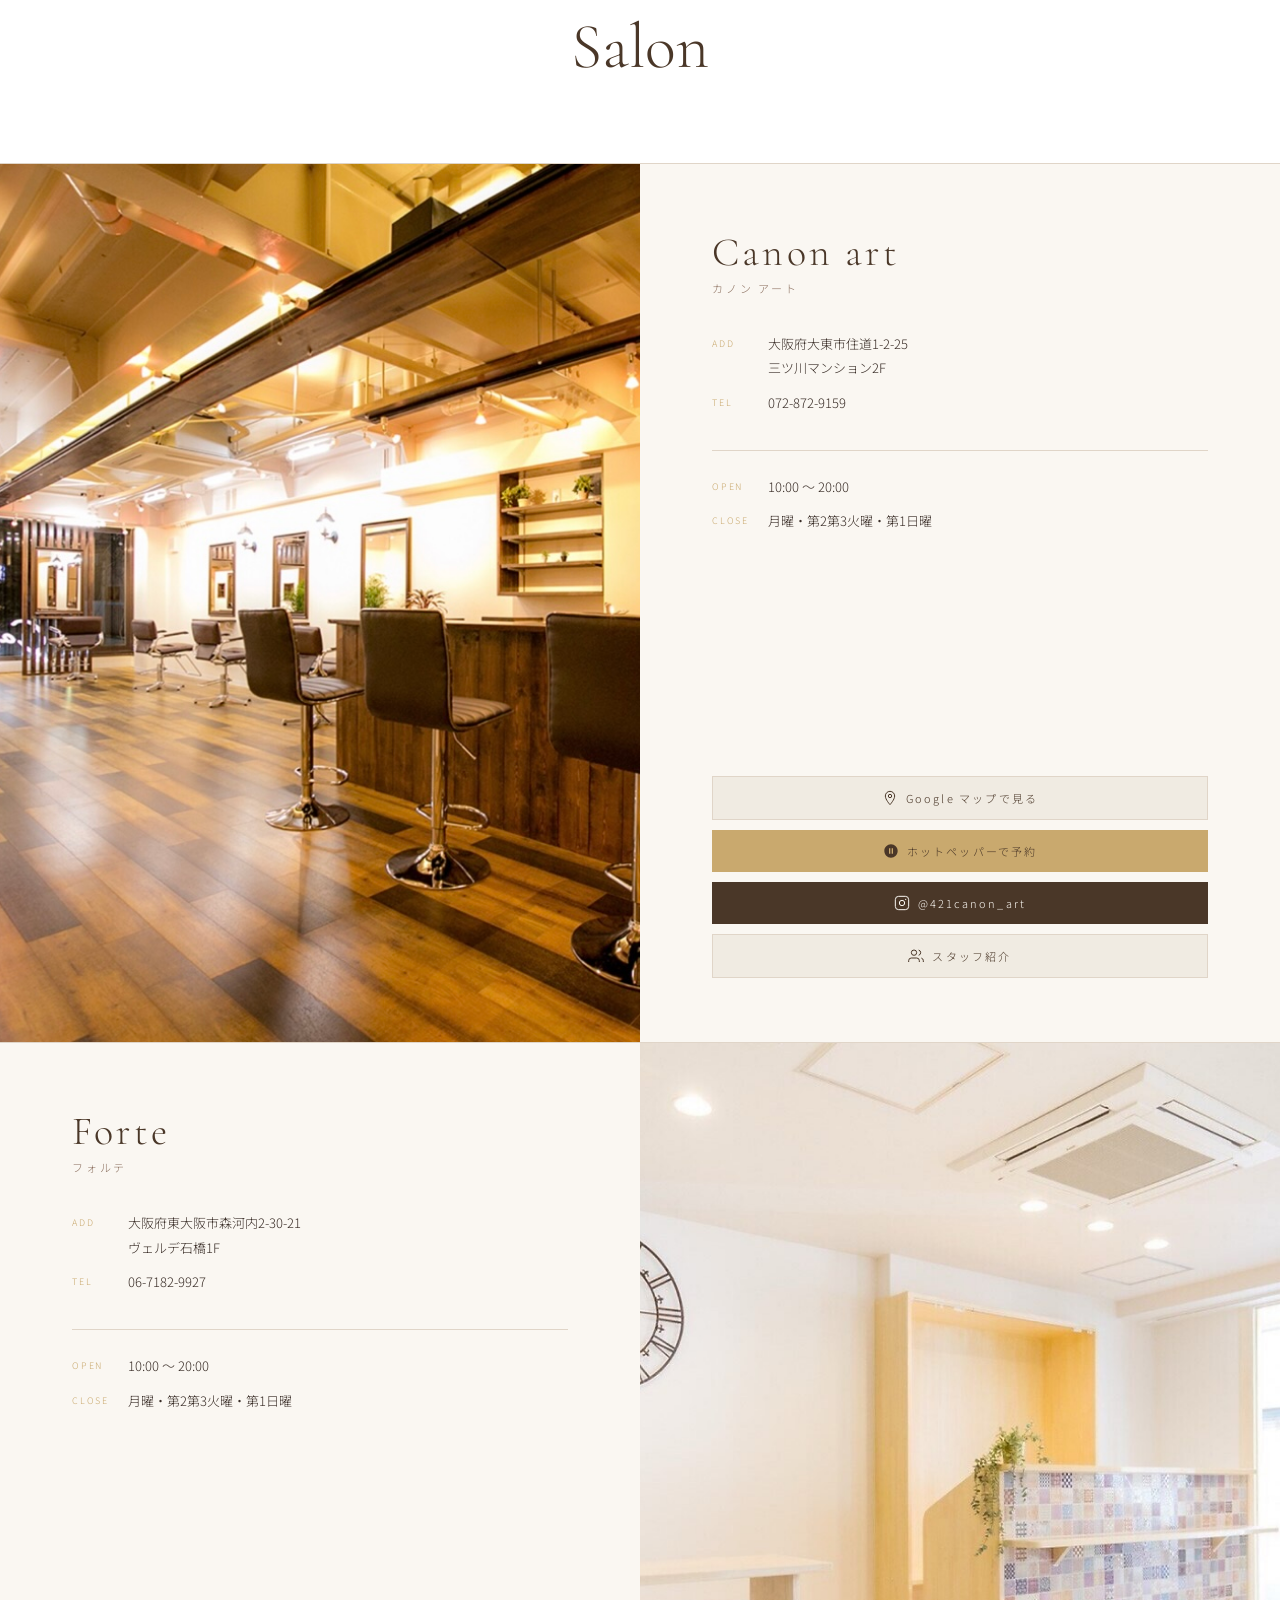
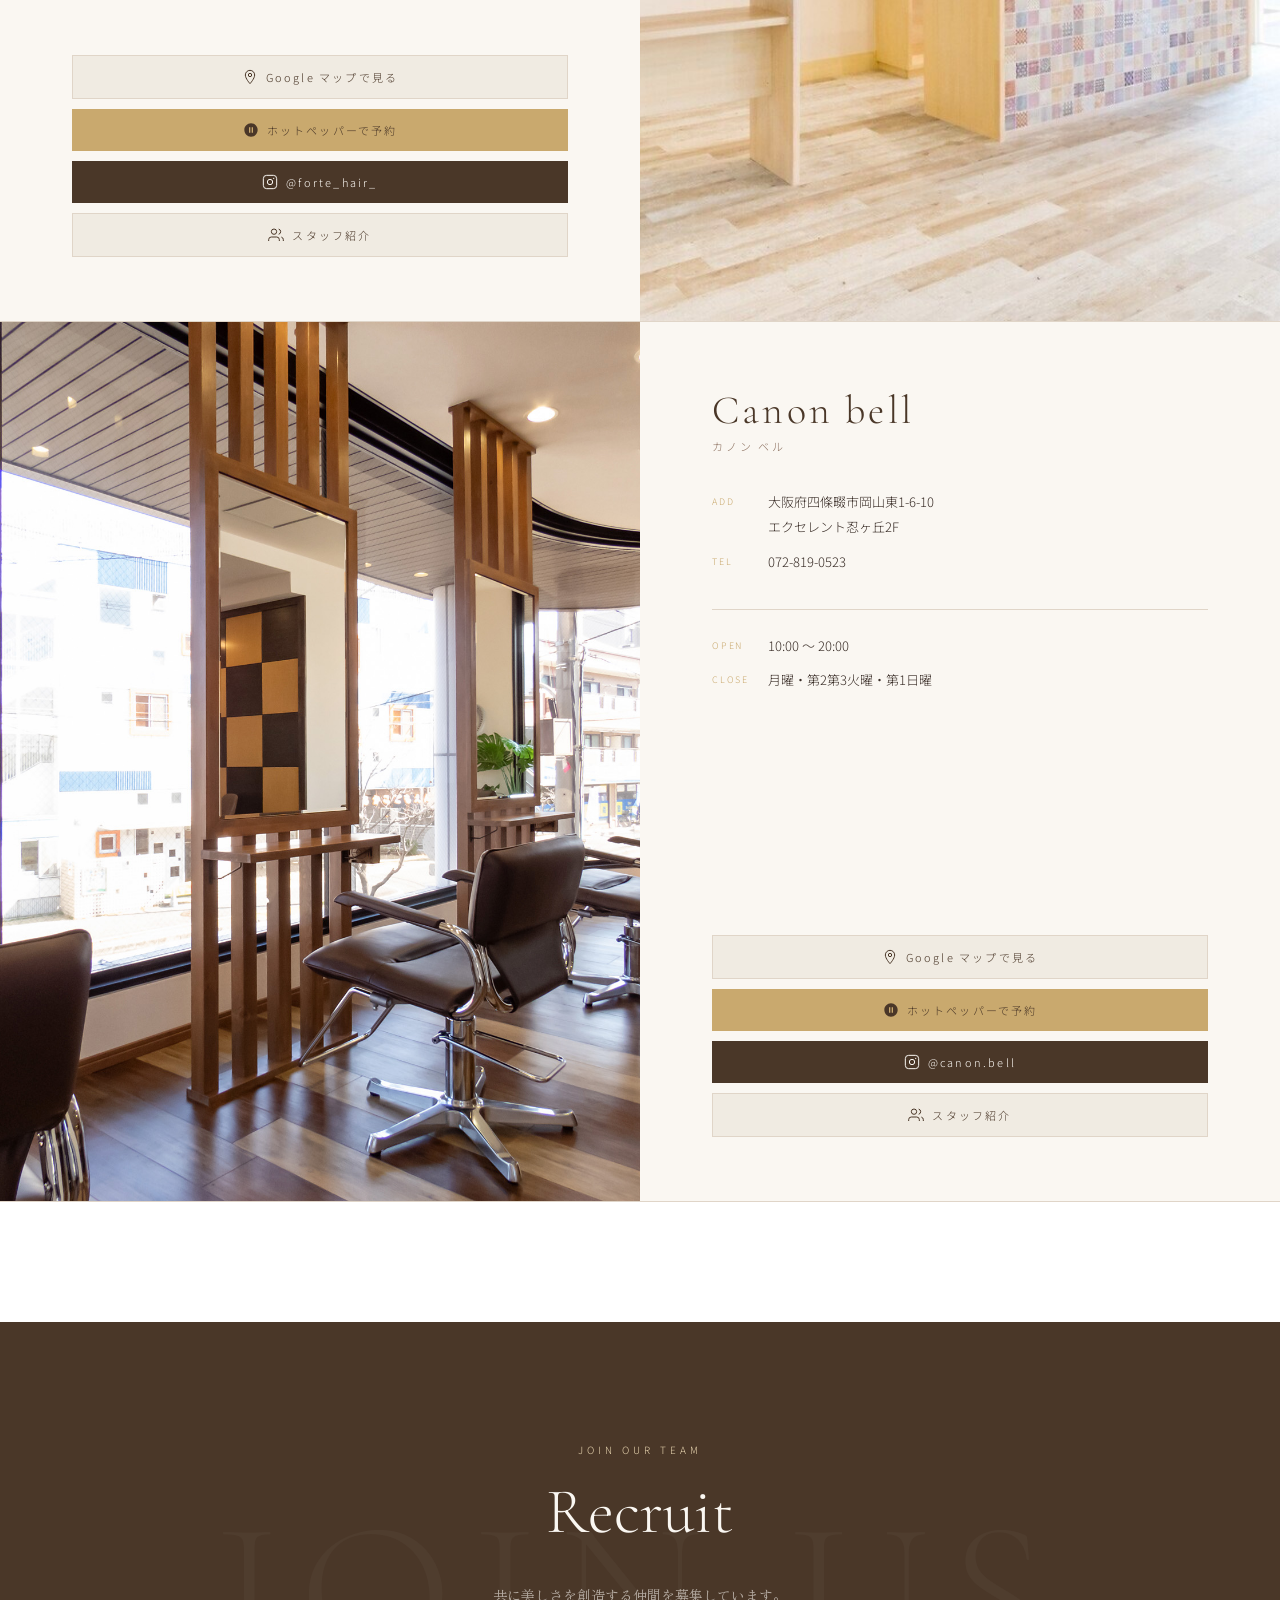
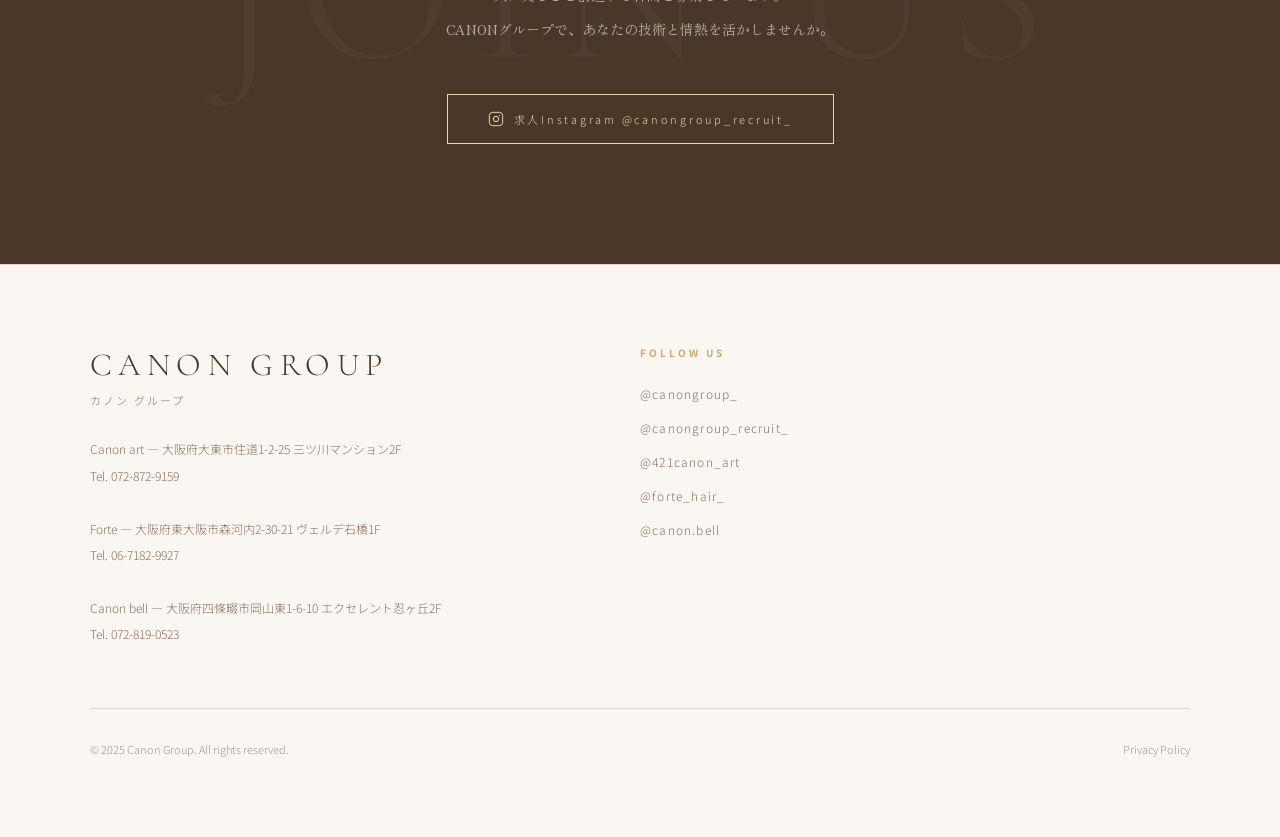
==== commit 420e66a2: "Update index.html" ====
--- a/index.html
+++ b/index.html
@@ -207,7 +207,7 @@
   <!-- CONCEPT -->
   <section class="concept" id="concept">
     <div class="reveal">
-      <h2 class="section-en">今よりも、<br><em style="font-style:italic; color:var(--brown);">これからの髪を大切に。</em></h2>
+      <h2 class="section-en">今よりも、<br><em style="font-style:italic; color:var(--brown);">これからの髪を 大切に。</em></h2>
       <div class="ornament">
         <div class="ornament-line"></div>
         <div class="ornament-diamond"></div>
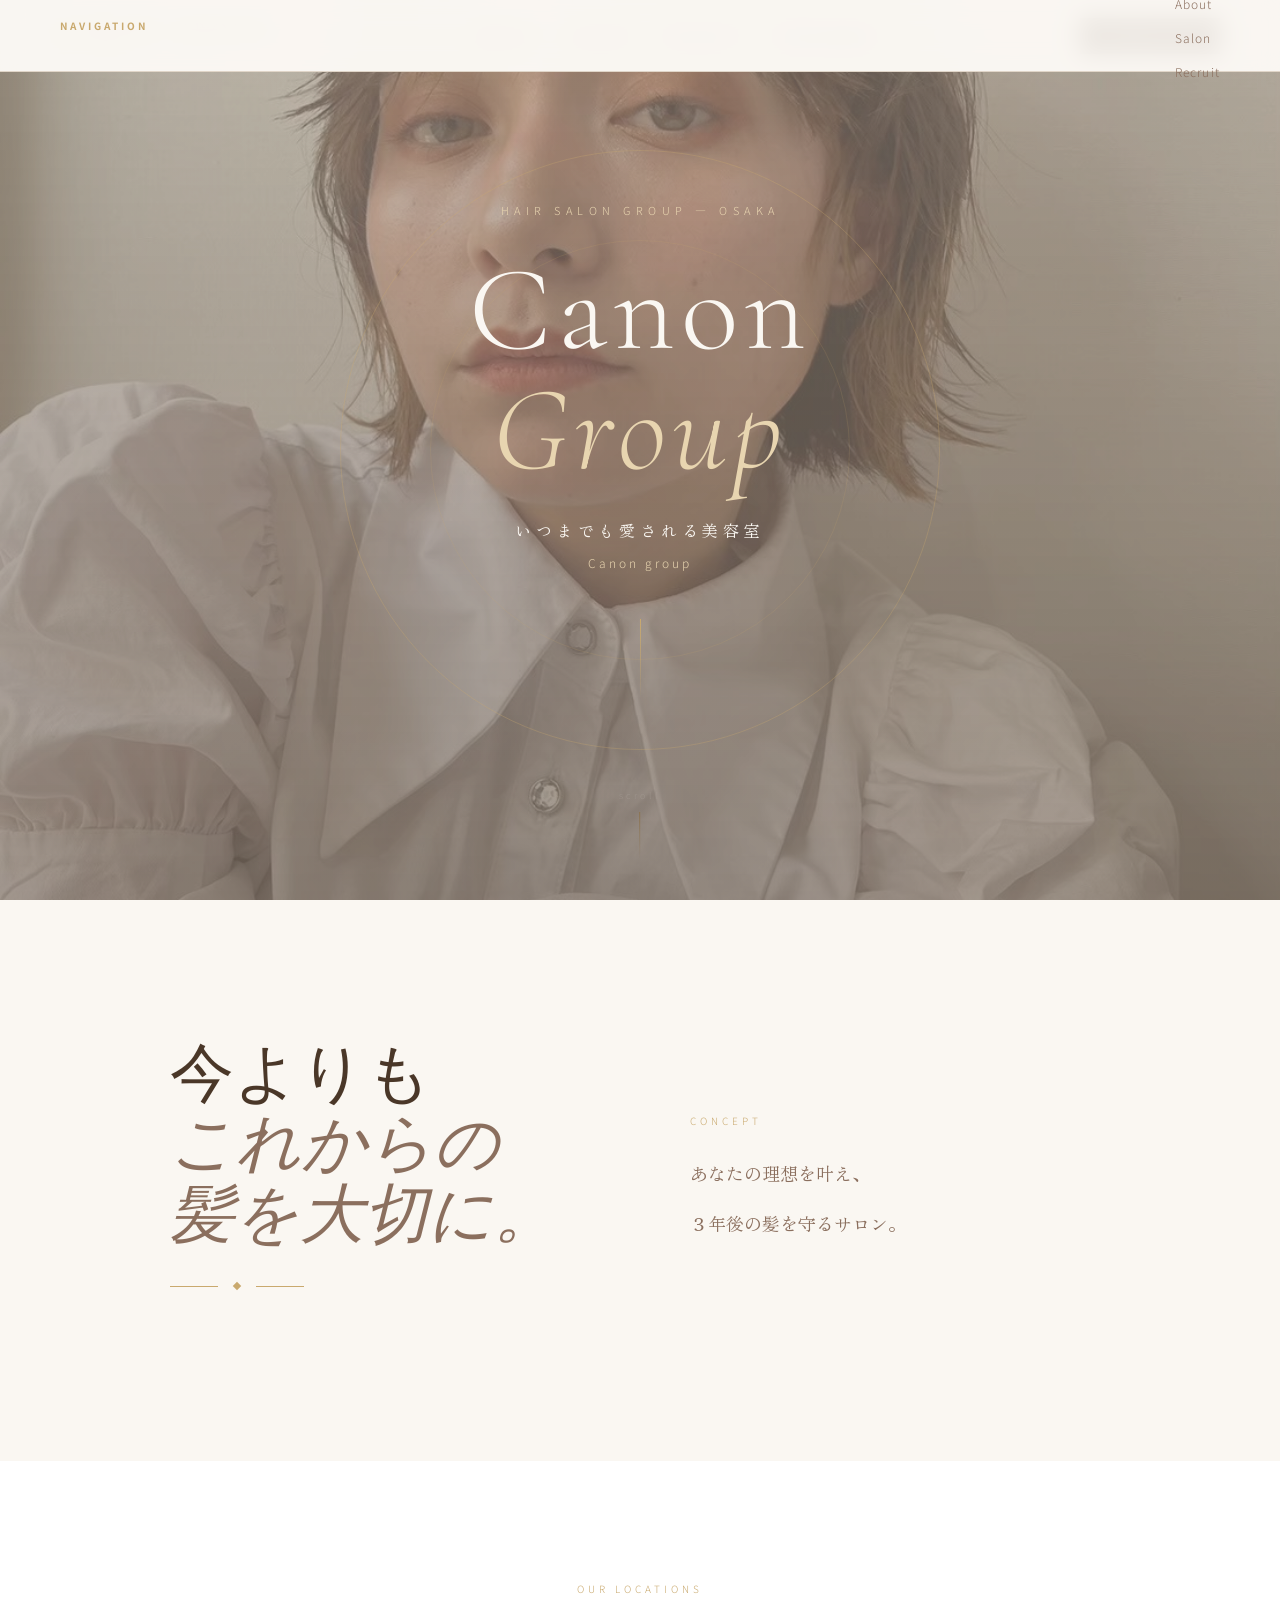
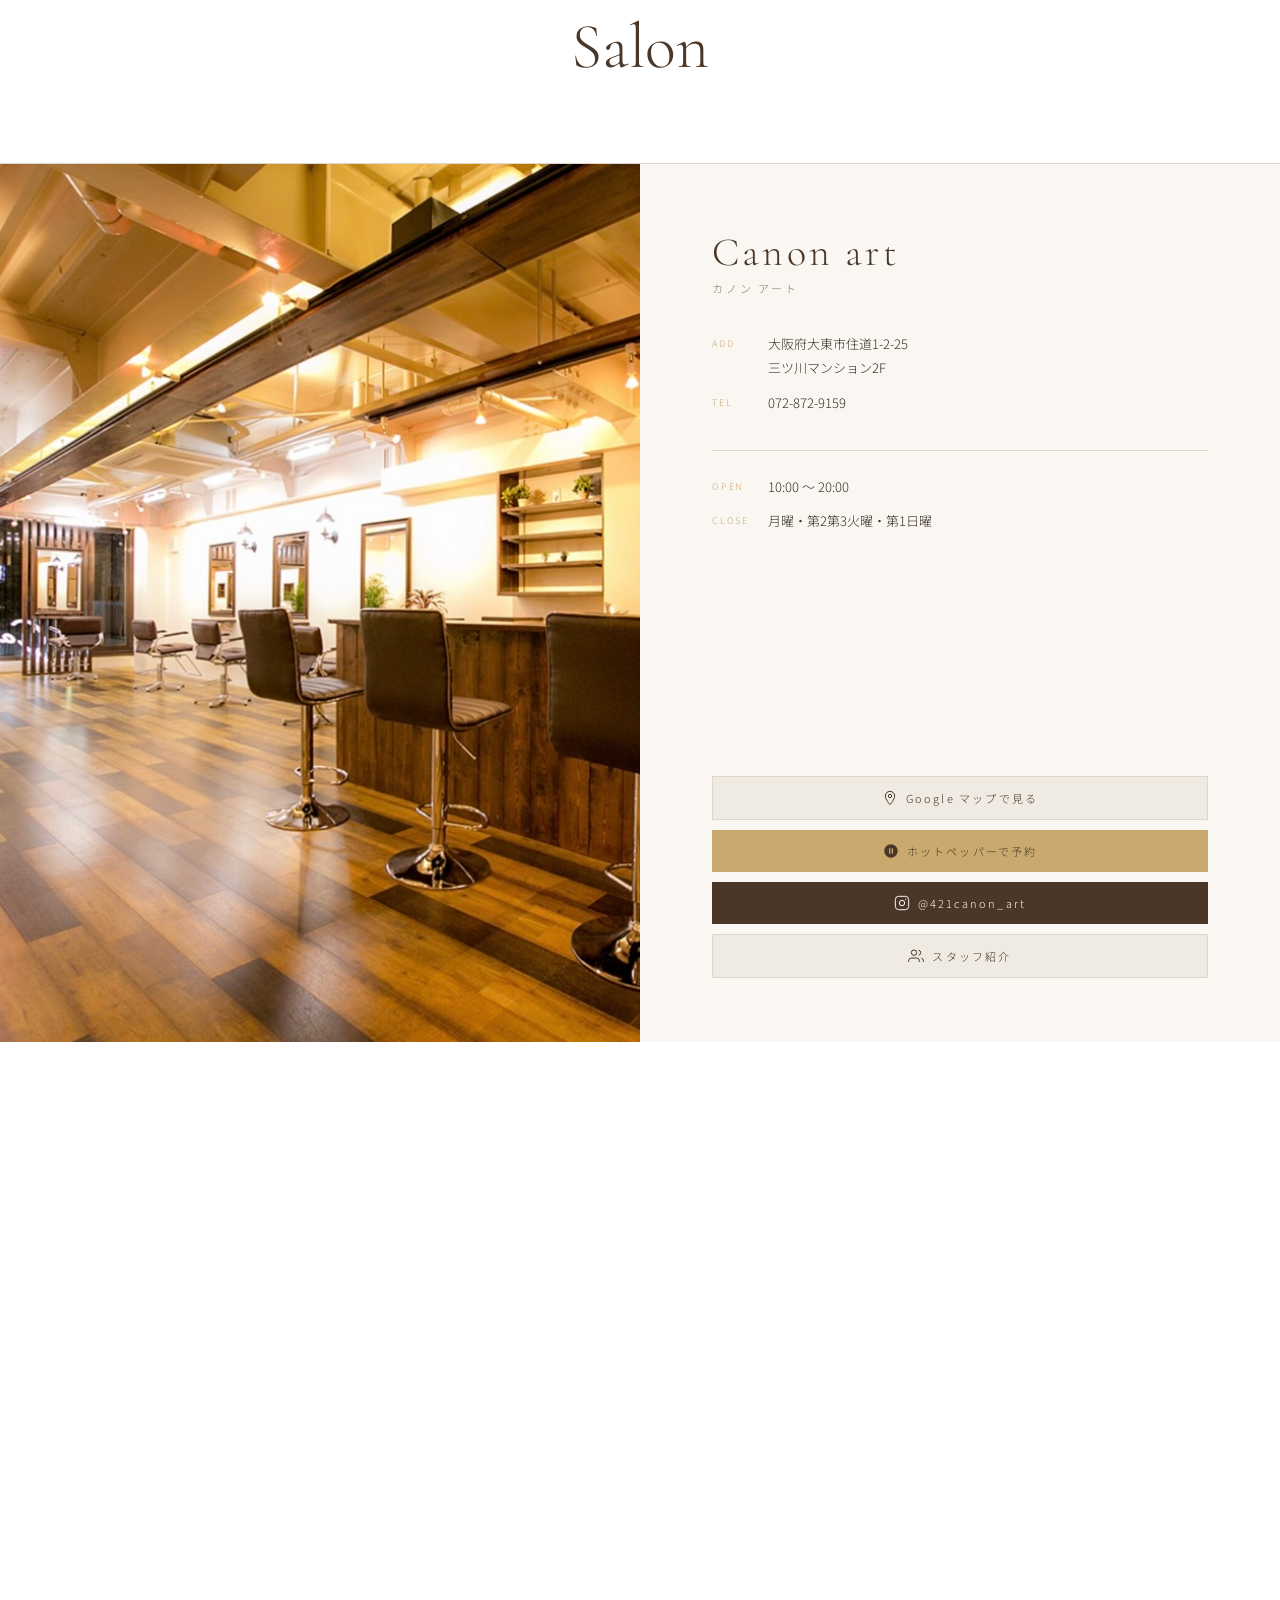
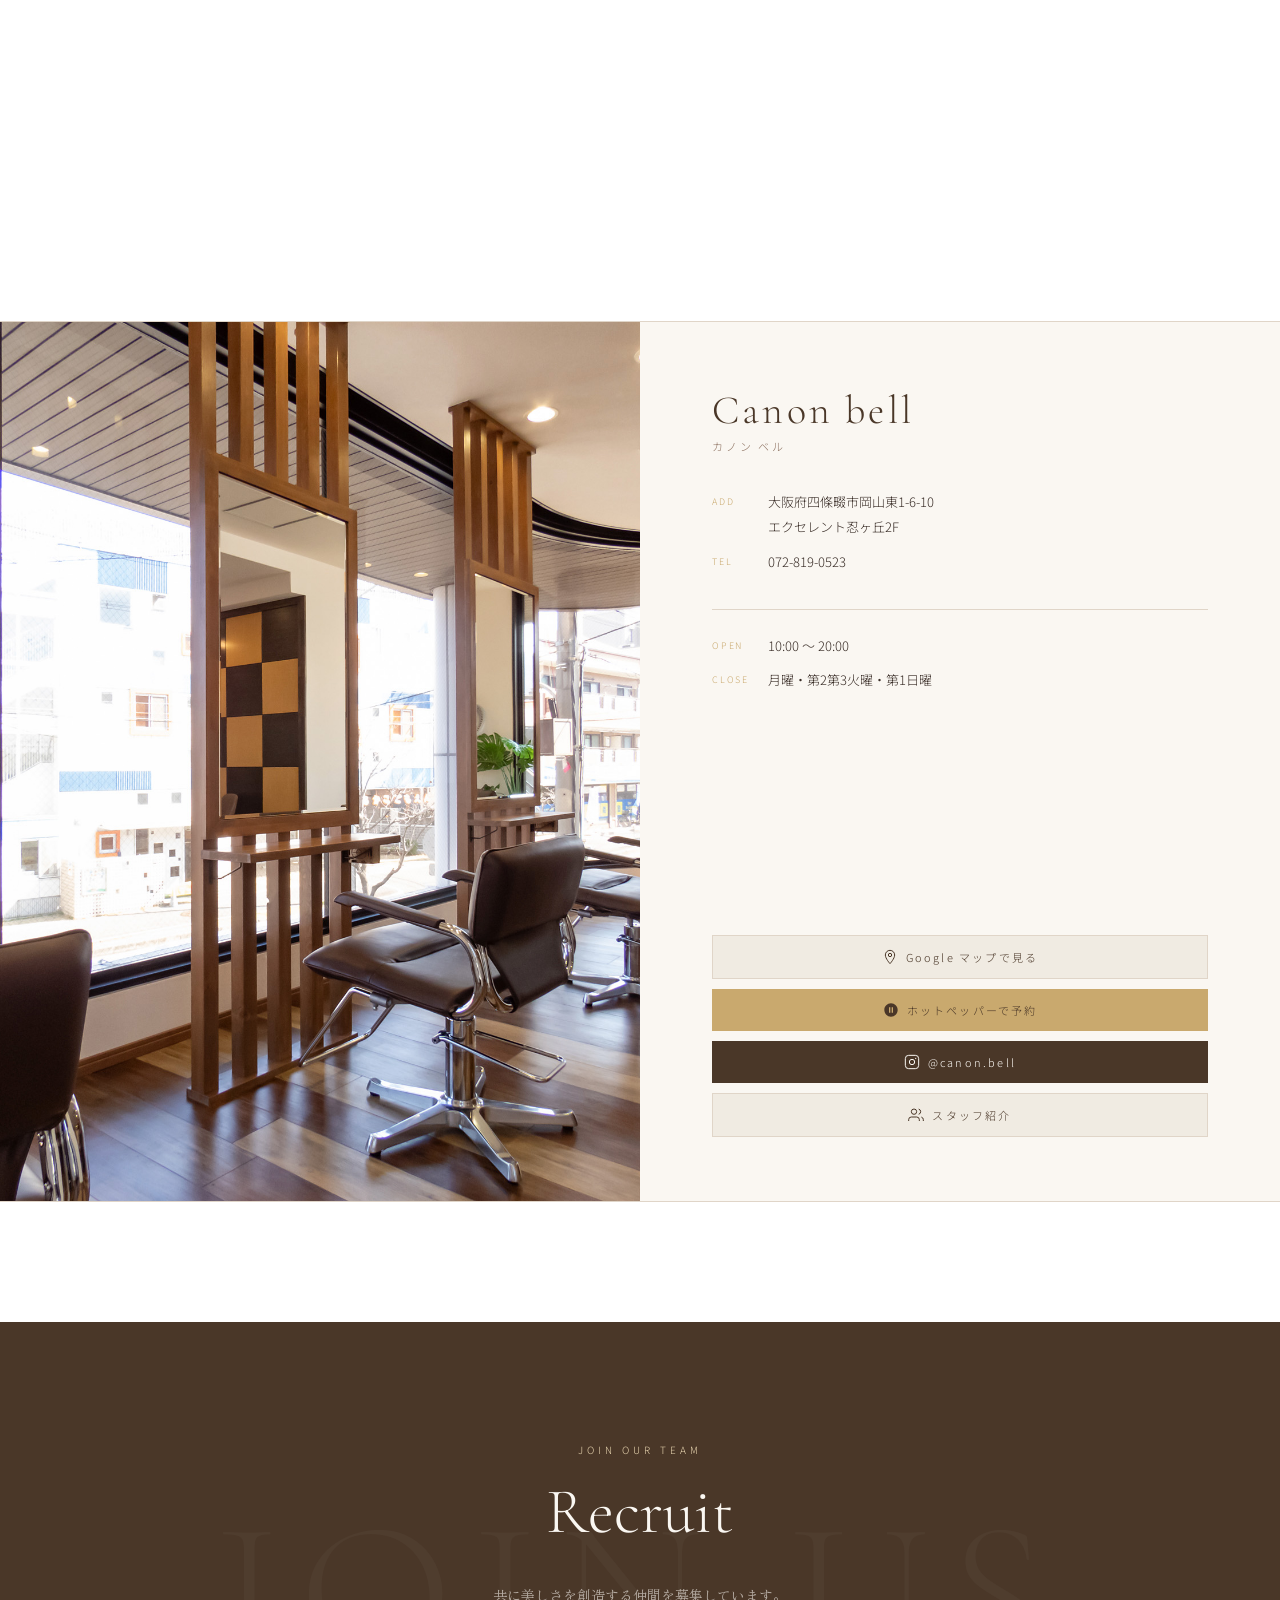
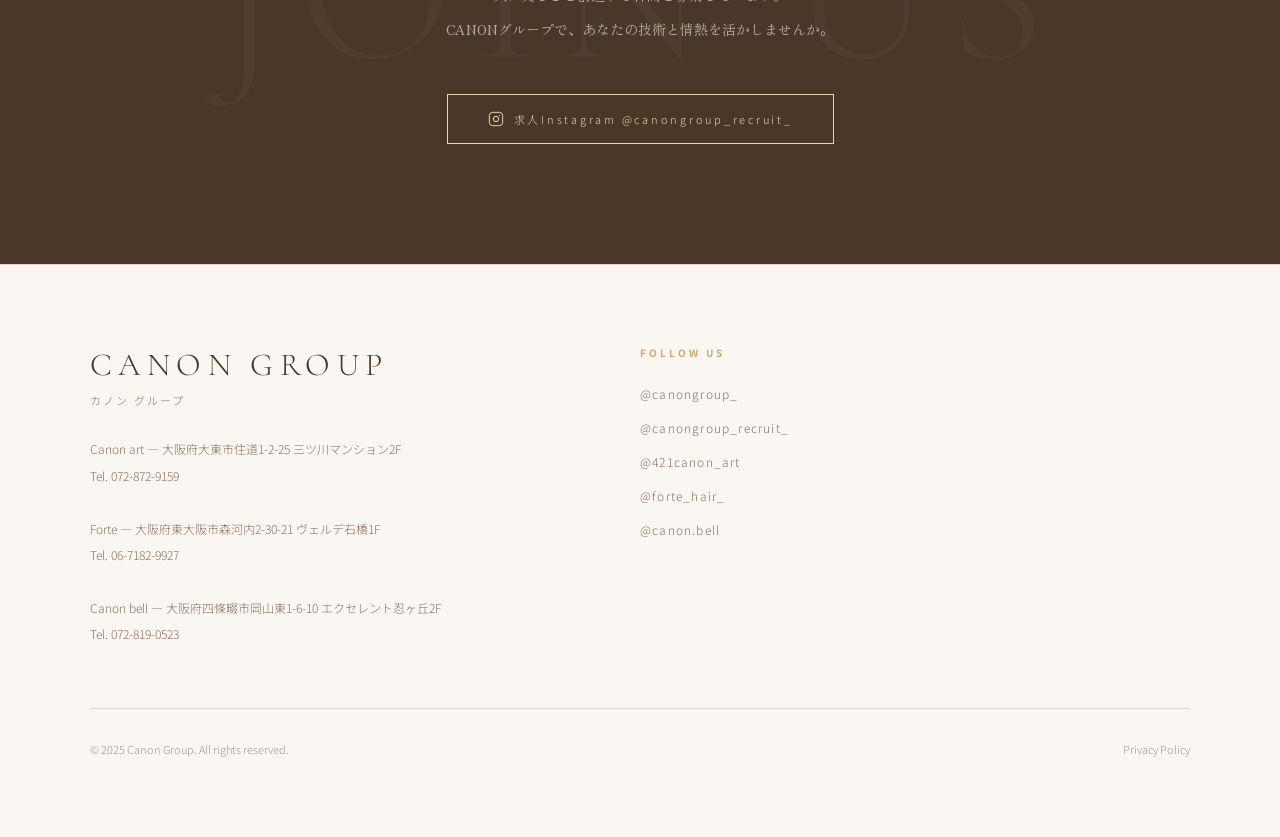
==== commit d188c80b: "Update index.html" ====
--- a/index.html
+++ b/index.html
@@ -207,7 +207,7 @@
   <!-- CONCEPT -->
   <section class="concept" id="concept">
     <div class="reveal">
-      <h2 class="section-en">今よりも、<br><em style="font-style:italic; color:var(--brown);">これからの髪を 大切に。</em></h2>
+      <h2 class="section-en">今よりも<br><em style="font-style:italic; color:var(--brown);">これからの<br>髪を大切に。</em></h2>
       <div class="ornament">
         <div class="ornament-line"></div>
         <div class="ornament-diamond"></div>
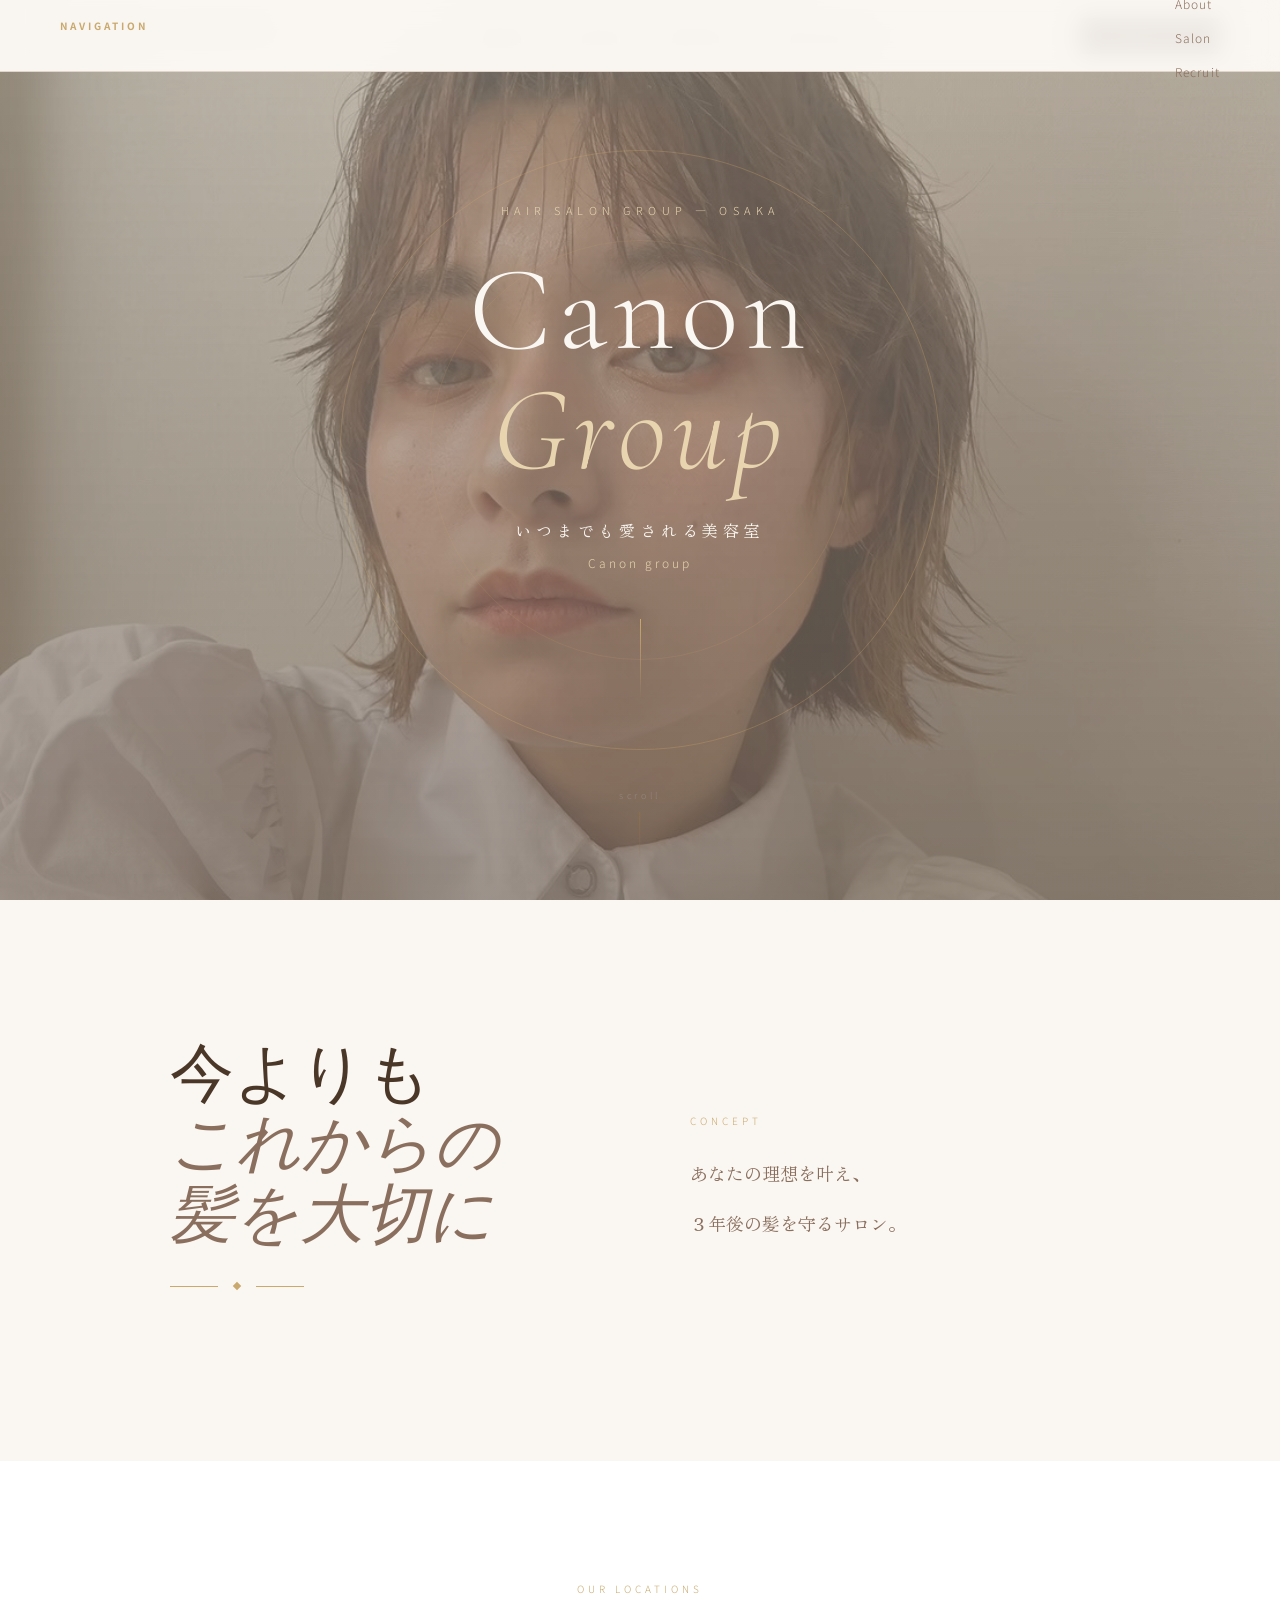
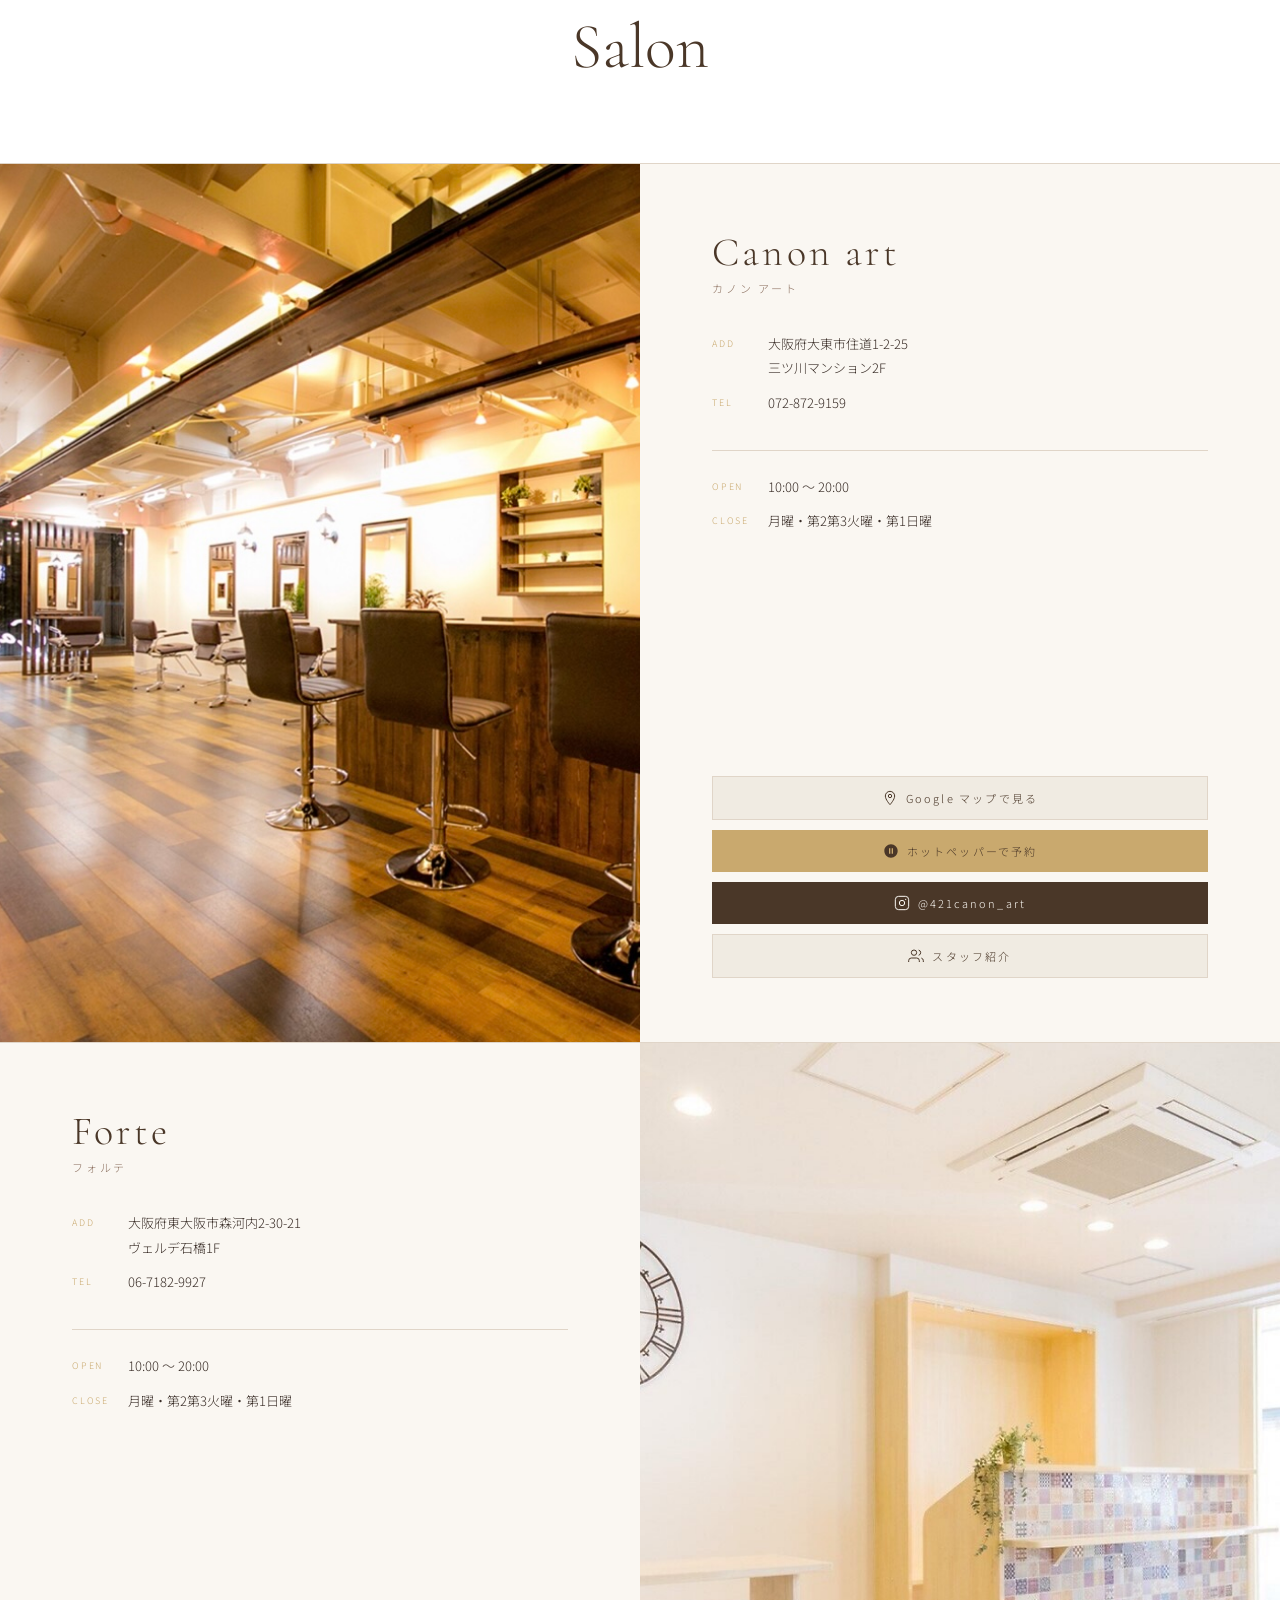
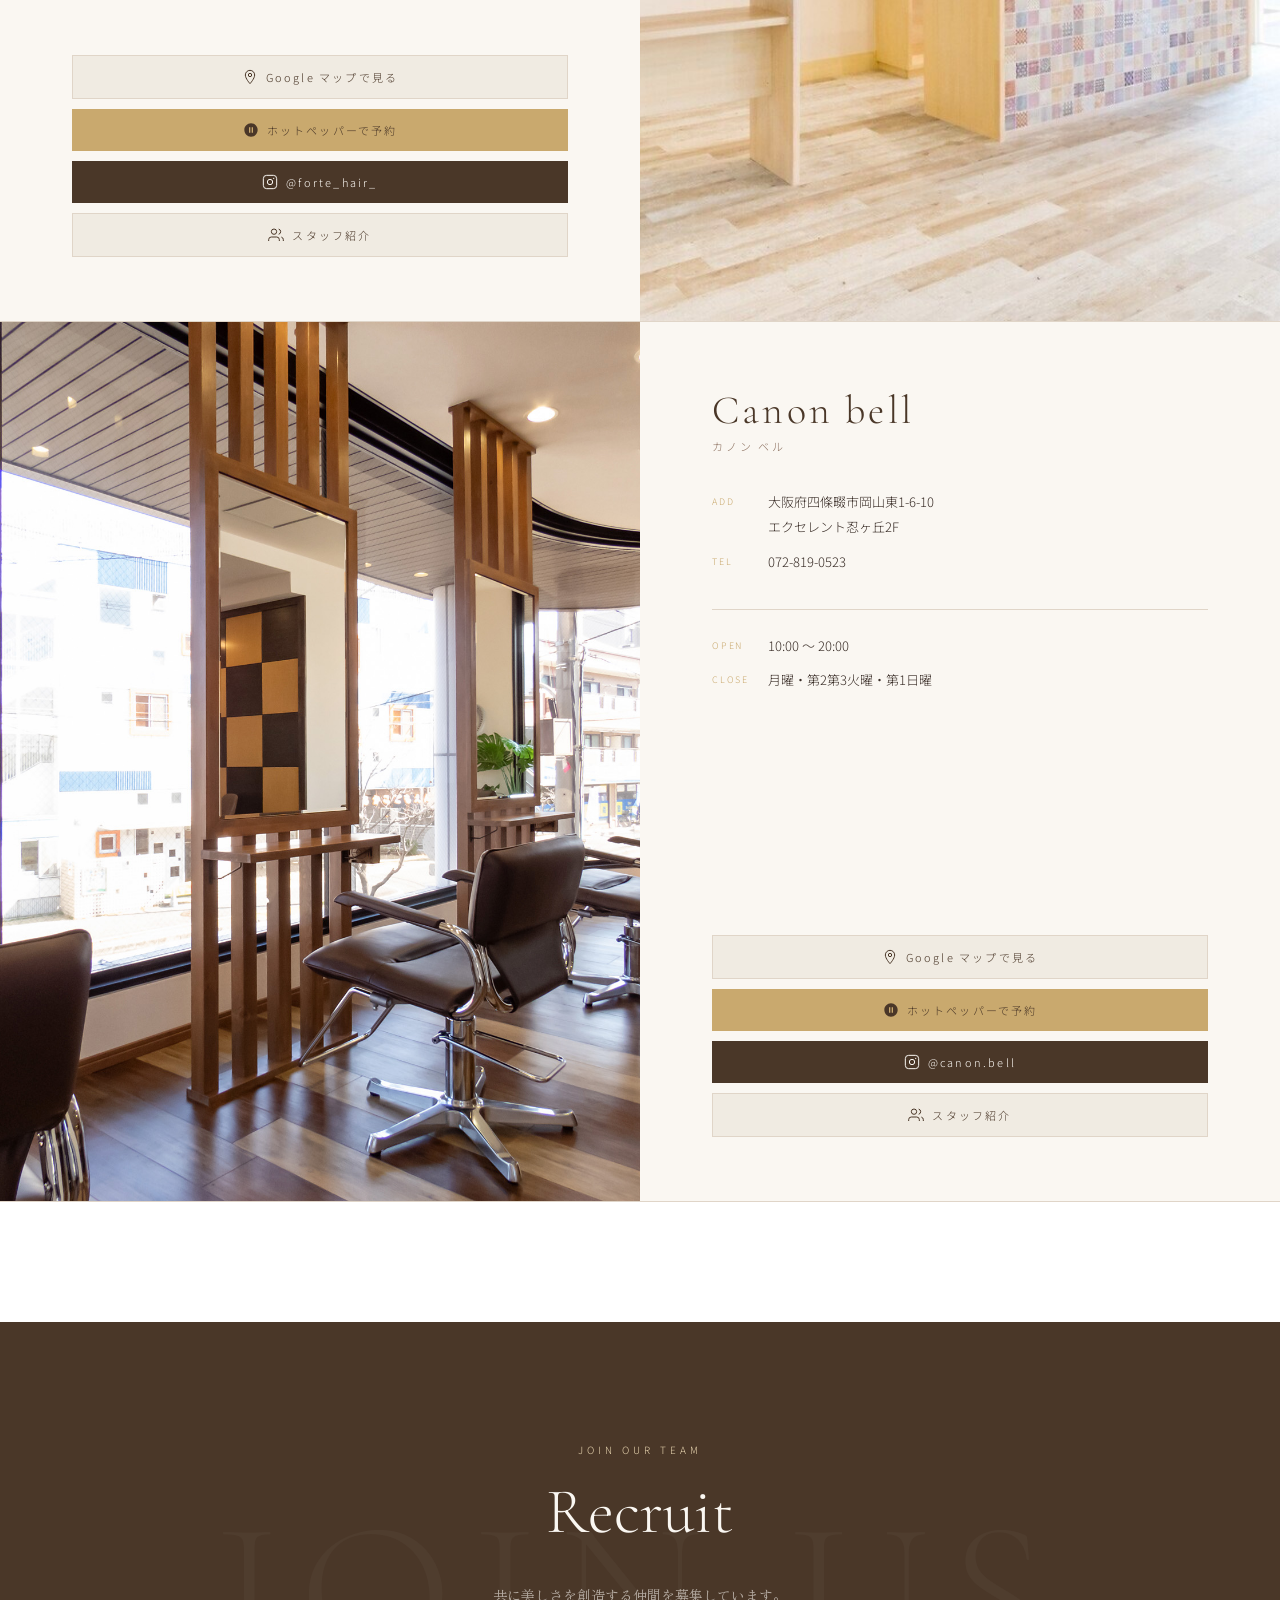
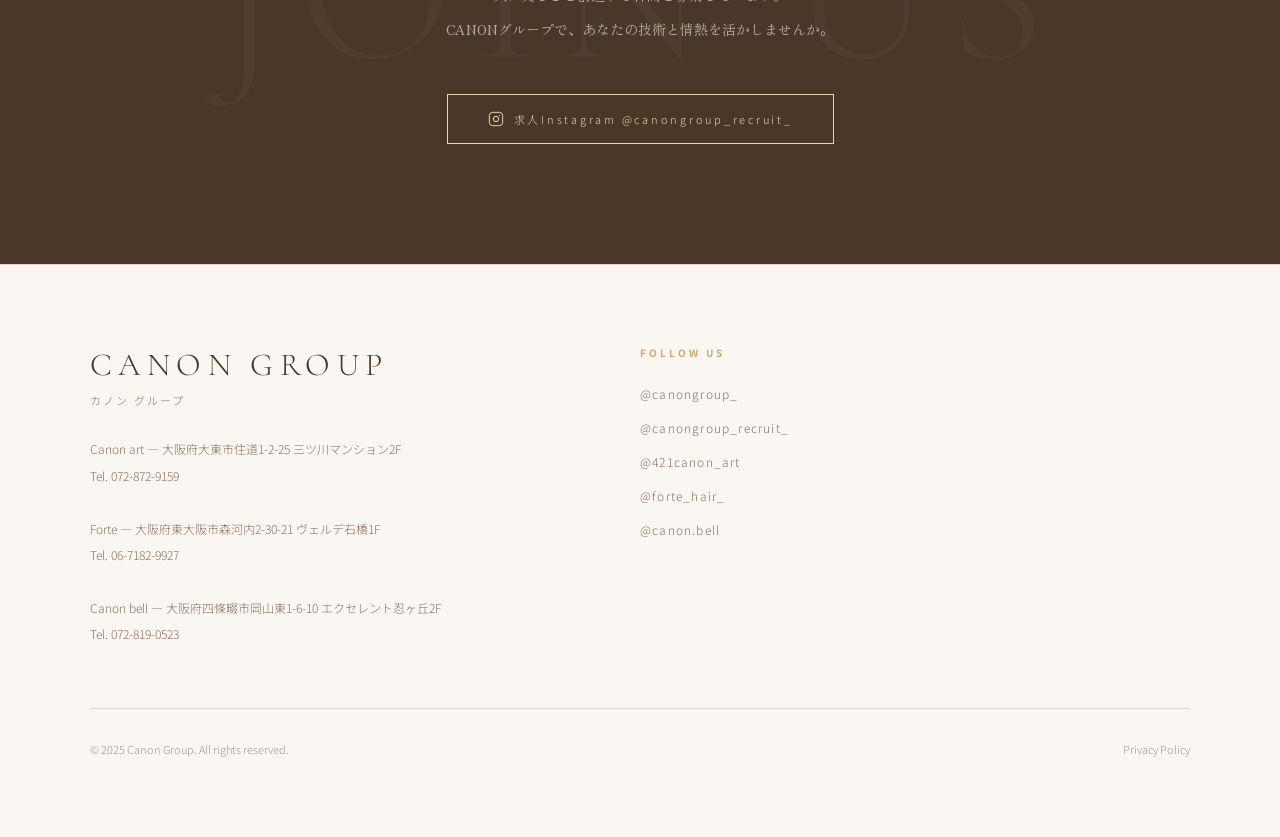
==== commit 368099e7: "Update index.html" ====
--- a/index.html
+++ b/index.html
@@ -3,7 +3,20 @@
 <head>
   <meta charset="UTF-8">
   <meta name="viewport" content="width=device-width, initial-scale=1.0">
-  <title>Canon Group</title>
+  <title>Canon Group｜住道・東大阪・四條畷の美容室｜髪質改善・カラー・カット</title>
+  <meta name="description" content="大阪の美容室グループ「Canon Group」。住道のCanon art、東大阪のForte、四條畷のCanon bellの3店舗展開。髪質改善・酸性ストレート・デザインカラー・カット。いつまでも愛される美容室。">
+  <meta name="keywords" content="住道美容室,四條畷美容室,東大阪美容室,大東市美容室,Canon art,Forte,Canon bell,カノンアート,フォルテ,カノンベル,髪質改善,酸性ストレート,デザインカラー,ヘッドスパ,美容室大阪,Canon Group,カノングループ">
+  <meta name="robots" content="index, follow">
+  <link rel="canonical" href="https://canongroup.github.io/">
+
+  <!-- OGP -->
+  <meta property="og:title" content="Canon Group｜住道・東大阪・四條畷の美容室">
+  <meta property="og:description" content="大阪の美容室グループ「Canon Group」。住道・東大阪・四條畷の3店舗。髪質改善・カラー・カット。">
+  <meta property="og:type" content="website">
+  <meta property="og:url" content="https://canongroup.github.io/">
+  <meta property="og:image" content="https://canongroup.github.io/images/hero.jpeg">
+  <meta property="og:locale" content="ja_JP">
+  <meta name="twitter:card" content="summary_large_image">
   <link rel="preconnect" href="https://fonts.googleapis.com">
   <link href="https://fonts.googleapis.com/css2?family=Cormorant+Garamond:ital,wght@0,300;0,400;1,300&family=Noto+Sans+JP:wght@300;400;500&family=Zen+Old+Mincho:wght@400;700&display=swap" rel="stylesheet">
   <style>
@@ -45,7 +58,7 @@
 
     /* HERO */
     .hero { height: 100vh; position: relative; display: flex; align-items: center; justify-content: center; overflow: hidden; background: var(--beige); }
-    .hero-bg-img { position: absolute; inset: 0; width: 100%; height: 100%; object-fit: cover; object-position: center; opacity: 0.55; }
+    .hero-bg-img { position: absolute; inset: 0; width: 100%; height: 100%; object-fit: cover; object-position: center 20%; opacity: 0.55; }
     .hero-bg { position: absolute; inset: 0; background: linear-gradient(to bottom, rgba(74,55,40,0.3) 0%, rgba(74,55,40,0.5) 100%); z-index: 1; }
     .hero-circle { position: absolute; border-radius: 50%; border: 1px solid rgba(201,169,110,0.3); z-index: 2; }
     .hero-circle-1 { width: 600px; height: 600px; top: 50%; left: 50%; transform: translate(-50%,-50%); animation: rotate 40s linear infinite; }
@@ -207,7 +220,7 @@
   <!-- CONCEPT -->
   <section class="concept" id="concept">
     <div class="reveal">
-      <h2 class="section-en">今よりも<br><em style="font-style:italic; color:var(--brown);">これからの<br>髪を大切に。</em></h2>
+      <h2 class="section-en">今よりも<br><em style="font-style:italic; color:var(--brown);">これからの<br>髪を大切に</em></h2>
       <div class="ornament">
         <div class="ornament-line"></div>
         <div class="ornament-diamond"></div>
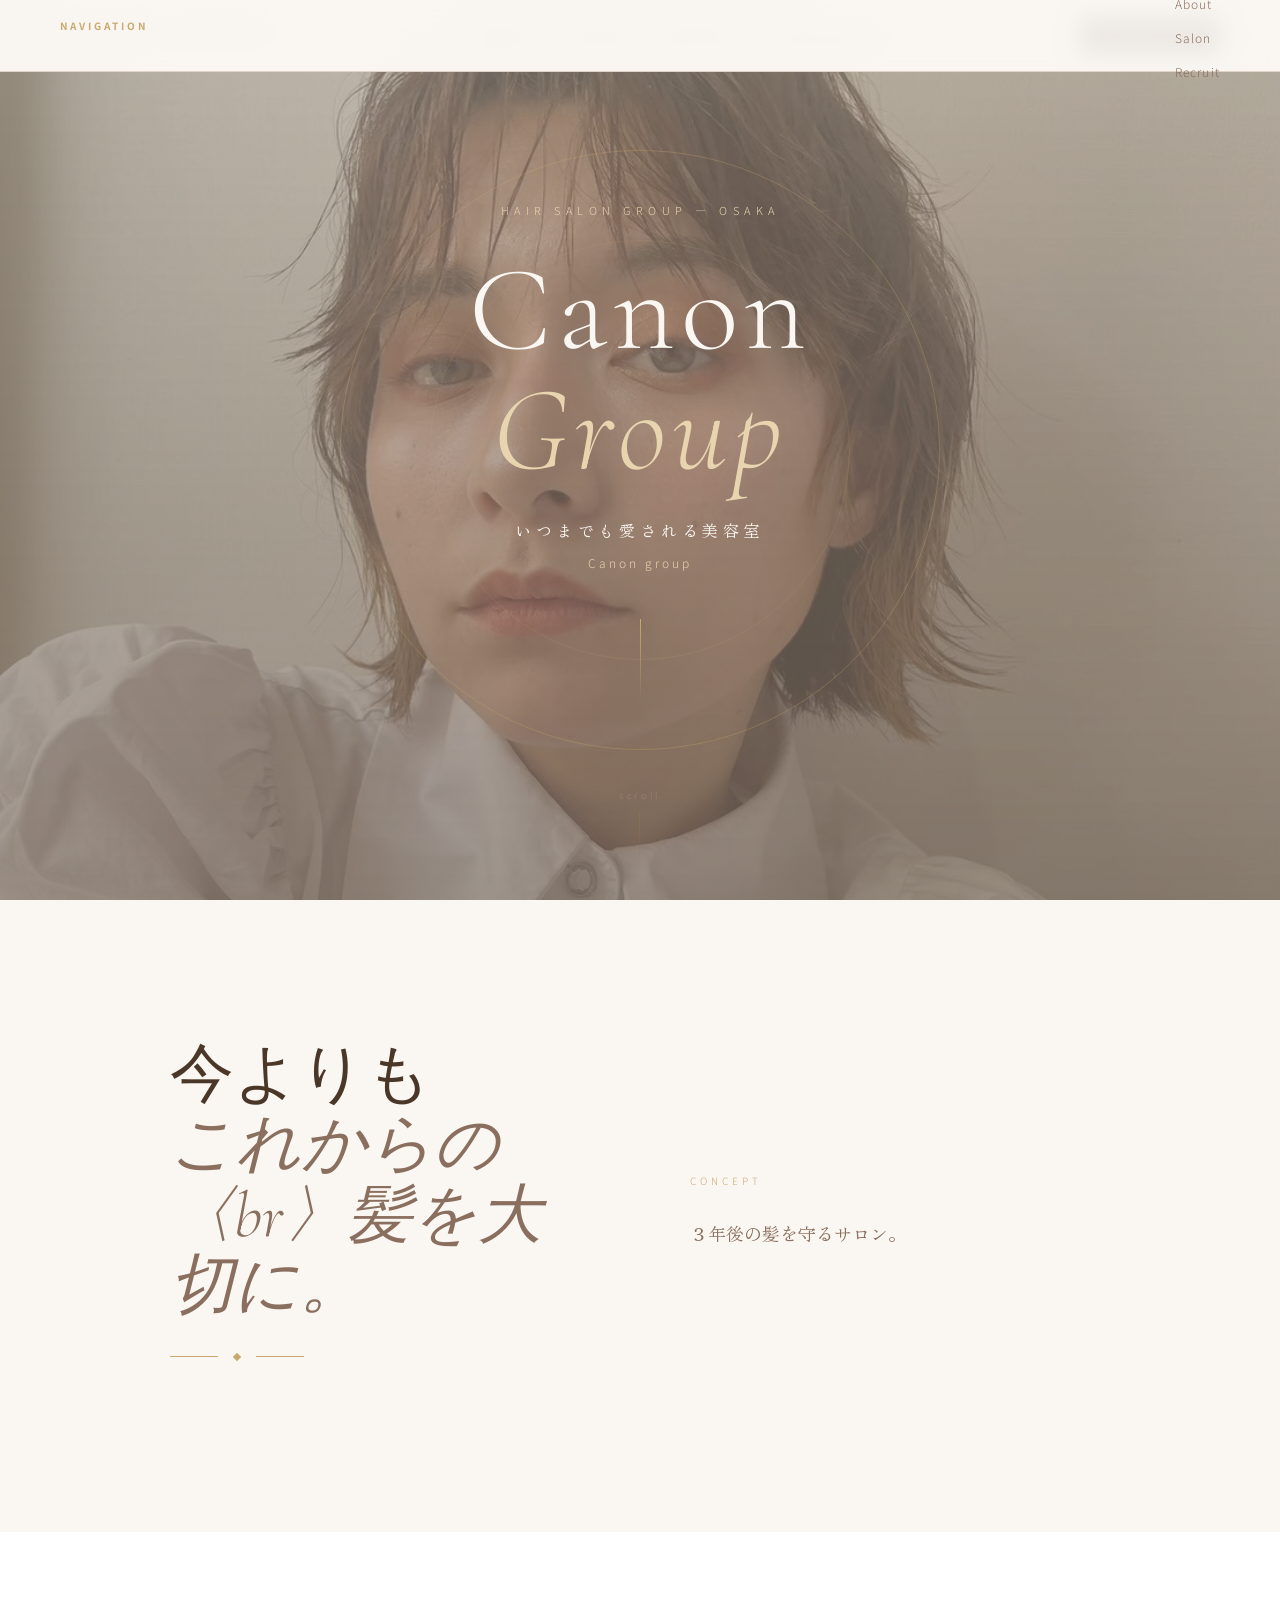
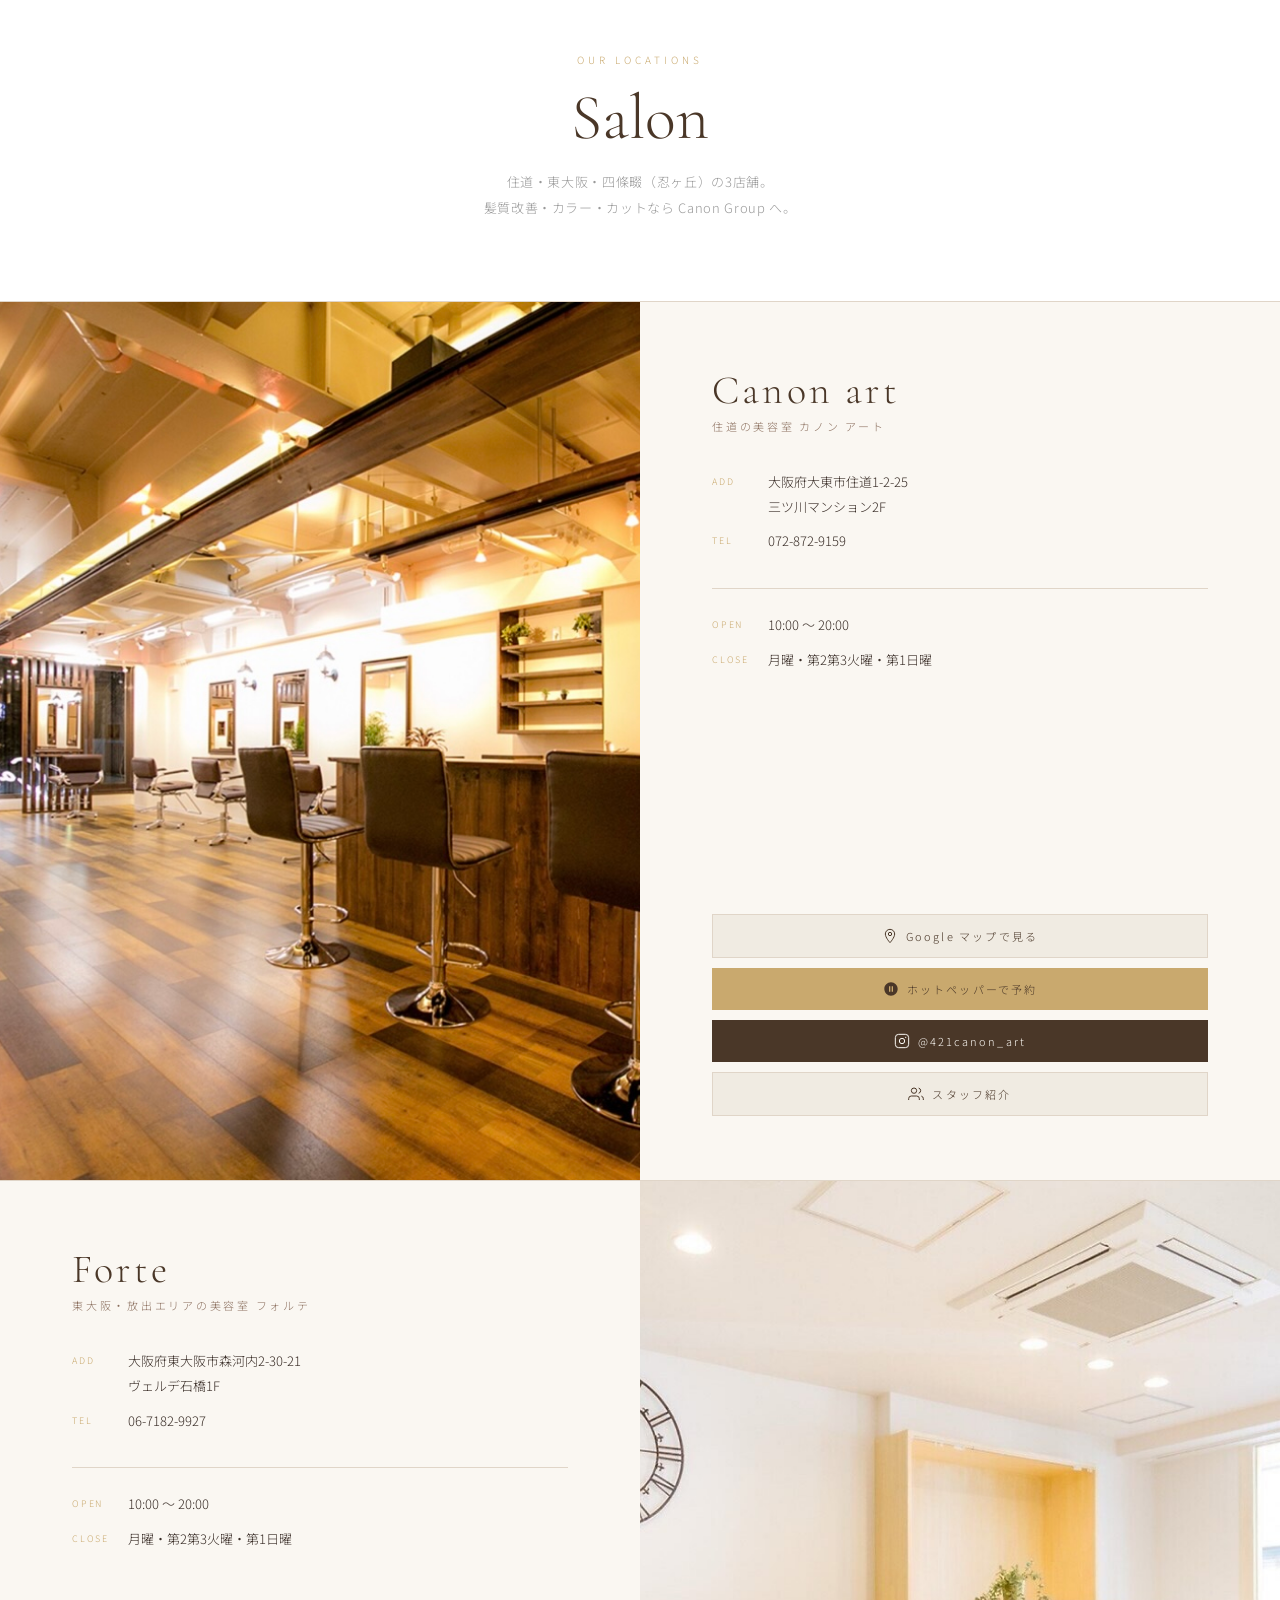
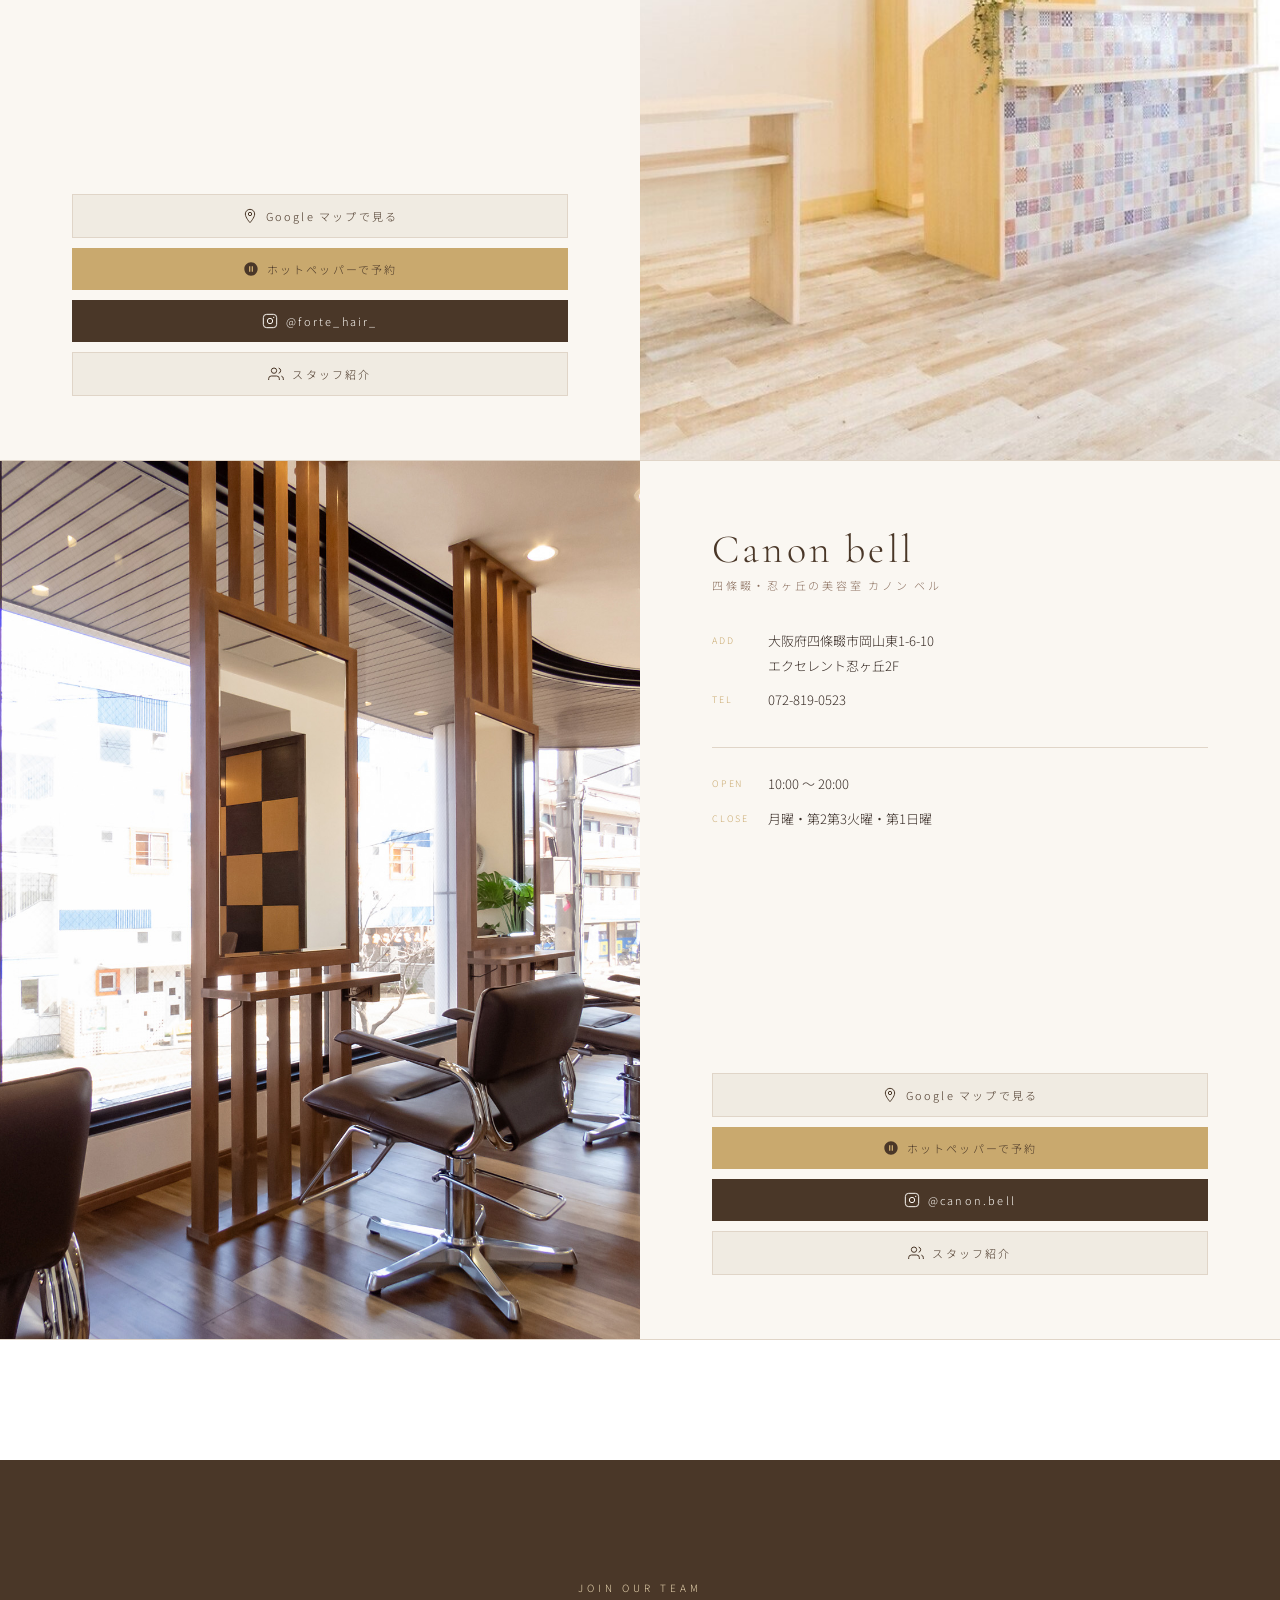
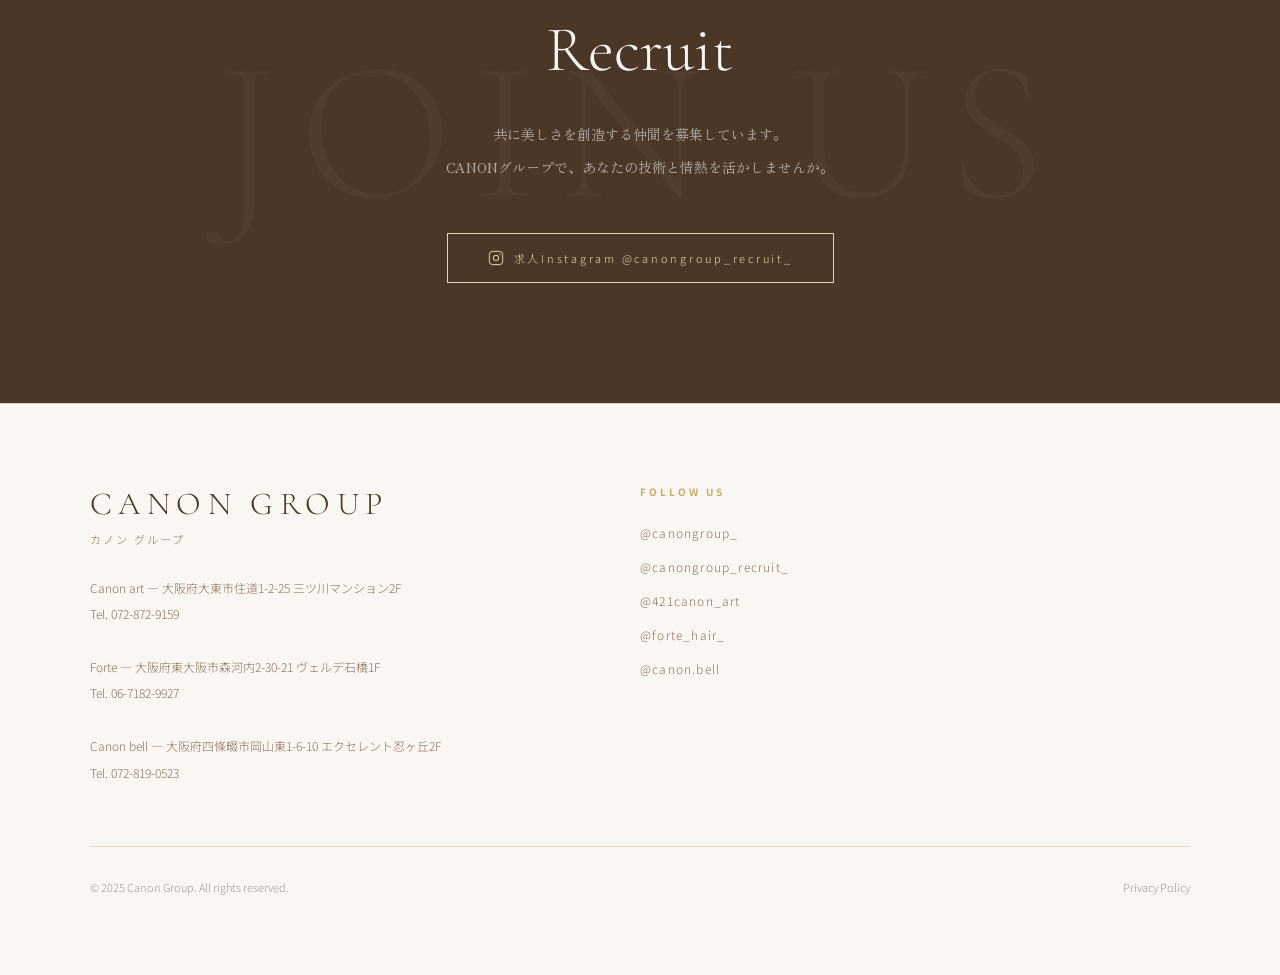
==== commit 2cb3076b: "Update index.html" ====
--- a/index.html
+++ b/index.html
@@ -8,6 +8,66 @@
   <meta name="keywords" content="住道美容室,四條畷美容室,東大阪美容室,大東市美容室,Canon art,Forte,Canon bell,カノンアート,フォルテ,カノンベル,髪質改善,酸性ストレート,デザインカラー,ヘッドスパ,美容室大阪,Canon Group,カノングループ">
   <meta name="robots" content="index, follow">
   <link rel="canonical" href="https://canongroup.github.io/">
+
+  <!-- 構造化データ -->
+  <script type="application/ld+json">
+  {
+    "@context": "https://schema.org",
+    "@graph": [
+      {
+        "@type": "HairSalon",
+        "name": "Canon art",
+        "alternateName": "カノンアート",
+        "url": "https://canongroup.github.io/",
+        "telephone": "072-872-9159",
+        "address": {
+          "@type": "PostalAddress",
+          "streetAddress": "住道1-2-25 三ツ川マンション2F",
+          "addressLocality": "大東市",
+          "addressRegion": "大阪府",
+          "postalCode": "574-0036",
+          "addressCountry": "JP"
+        },
+        "openingHours": "Mo-Su 10:00-20:00",
+        "priceRange": "¥¥"
+      },
+      {
+        "@type": "HairSalon",
+        "name": "Forte",
+        "alternateName": "フォルテ",
+        "url": "https://canongroup.github.io/",
+        "telephone": "06-7182-9927",
+        "address": {
+          "@type": "PostalAddress",
+          "streetAddress": "森河内2-30-21 ヴェルデ石橋1F",
+          "addressLocality": "東大阪市",
+          "addressRegion": "大阪府",
+          "postalCode": "578-0941",
+          "addressCountry": "JP"
+        },
+        "openingHours": "Mo-Su 10:00-20:00",
+        "priceRange": "¥¥"
+      },
+      {
+        "@type": "HairSalon",
+        "name": "Canon bell",
+        "alternateName": "カノンベル",
+        "url": "https://canongroup.github.io/",
+        "telephone": "072-819-0523",
+        "address": {
+          "@type": "PostalAddress",
+          "streetAddress": "岡山東1-6-10 エクセレント忍ヶ丘2F",
+          "addressLocality": "四條畷市",
+          "addressRegion": "大阪府",
+          "postalCode": "575-0011",
+          "addressCountry": "JP"
+        },
+        "openingHours": "Mo-Su 10:00-20:00",
+        "priceRange": "¥¥"
+      }
+    ]
+  }
+  </script>
 
   <!-- OGP -->
   <meta property="og:title" content="Canon Group｜住道・東大阪・四條畷の美容室">
@@ -192,7 +252,7 @@
     <ul class="nav-links">
       <li><a href="#concept">About</a></li>
       <li><a href="#salons">Salon</a></li>
-      <li><a href="#recruit">Recruit</a></li>
+      <li><a href="recruit.html">Recruit</a></li>
       <li><a href="https://www.instagram.com/canongroup_/" target="_blank">Instagram</a></li>
     </ul>
     <a href="#salons" class="nav-reserve">ご予約はこちら</a>
@@ -220,7 +280,7 @@
   <!-- CONCEPT -->
   <section class="concept" id="concept">
     <div class="reveal">
-      <h2 class="section-en">今よりも<br><em style="font-style:italic; color:var(--brown);">これからの<br>髪を大切に</em></h2>
+      <h2 class="section-en">今よりも<br><em style="font-style:italic; color:var(--brown);">これからの〈br〉髪を大切に。</em></h2>
       <div class="ornament">
         <div class="ornament-line"></div>
         <div class="ornament-diamond"></div>
@@ -229,7 +289,7 @@
     </div>
     <div class="reveal reveal-delay-1">
       <p class="section-label">Concept</p>
-      <p class="concept-body">
+      <p class="concept-body"〉
         あなたの理想を叶え、<br>
         ３年後の髪を守るサロン。
       </p>
@@ -240,7 +300,11 @@
   <section class="salons-section" id="salons">
     <div class="section-header reveal">
       <span class="section-label">Our Locations</span>
-      <span class="section-en">Salon</span>
+      <h2 class="section-en">Salon</h2>
+      <p style="font-size:13px; color:var(--gray); margin-top:16px; letter-spacing:0.05em; line-height:2;">
+        住道・東大阪・四條畷（忍ヶ丘）の3店舗。<br>
+        髪質改善・カラー・カットなら Canon Group へ。
+      </p>
     </div>
 
     <div class="salon-list">
@@ -251,8 +315,8 @@
           <img src="images/canonart.jpeg" alt="Canon art サロン内観">
         </div>
         <div class="salon-info">
-          <div class="salon-name-en">Canon art</div>
-          <div class="salon-name-ja">カノン アート</div>
+          <h2 class="salon-name-en">Canon art</h2>
+          <p class="salon-name-ja">住道の美容室 カノン アート</p>
           <div class="salon-info-row"><span class="salon-info-label">Add</span><span>大阪府大東市住道1-2-25<br>三ツ川マンション2F</span></div>
           <div class="salon-info-row"><span class="salon-info-label">Tel</span><span><a href="tel:0728729159" style="color:inherit;text-decoration:none;">072-872-9159</a></span></div>
           <div class="salon-divider"></div>
@@ -288,8 +352,8 @@
           <img src="images/forte.jpeg" alt="Forte サロン内観">
         </div>
         <div class="salon-info">
-          <div class="salon-name-en">Forte</div>
-          <div class="salon-name-ja">フォルテ</div>
+          <h2 class="salon-name-en">Forte</h2>
+          <p class="salon-name-ja">東大阪・放出エリアの美容室 フォルテ</p>
           <div class="salon-info-row"><span class="salon-info-label">Add</span><span>大阪府東大阪市森河内2-30-21<br>ヴェルデ石橋1F</span></div>
           <div class="salon-info-row"><span class="salon-info-label">Tel</span><span><a href="tel:0671829927" style="color:inherit;text-decoration:none;">06-7182-9927</a></span></div>
           <div class="salon-divider"></div>
@@ -325,8 +389,8 @@
           <img src="images/canonbell.jpeg" alt="Canon bell サロン内観">
         </div>
         <div class="salon-info">
-          <div class="salon-name-en">Canon bell</div>
-          <div class="salon-name-ja">カノン ベル</div>
+          <h2 class="salon-name-en">Canon bell</h2>
+          <p class="salon-name-ja">四條畷・忍ヶ丘の美容室 カノン ベル</p>
           <div class="salon-info-row"><span class="salon-info-label">Add</span><span>大阪府四條畷市岡山東1-6-10<br>エクセレント忍ヶ丘2F</span></div>
           <div class="salon-info-row"><span class="salon-info-label">Tel</span><span><a href="tel:0728190523" style="color:inherit;text-decoration:none;">072-819-0523</a></span></div>
           <div class="salon-divider"></div>
@@ -395,7 +459,7 @@
         <ul>
           <li><a href="#concept">About</a></li>
           <li><a href="#salons">Salon</a></li>
-          <li><a href="#recruit">Recruit</a></li>
+          <li><a href="recruit.html">Recruit</a></li>
         </ul>
       </nav>
       <div class="footer-nav">
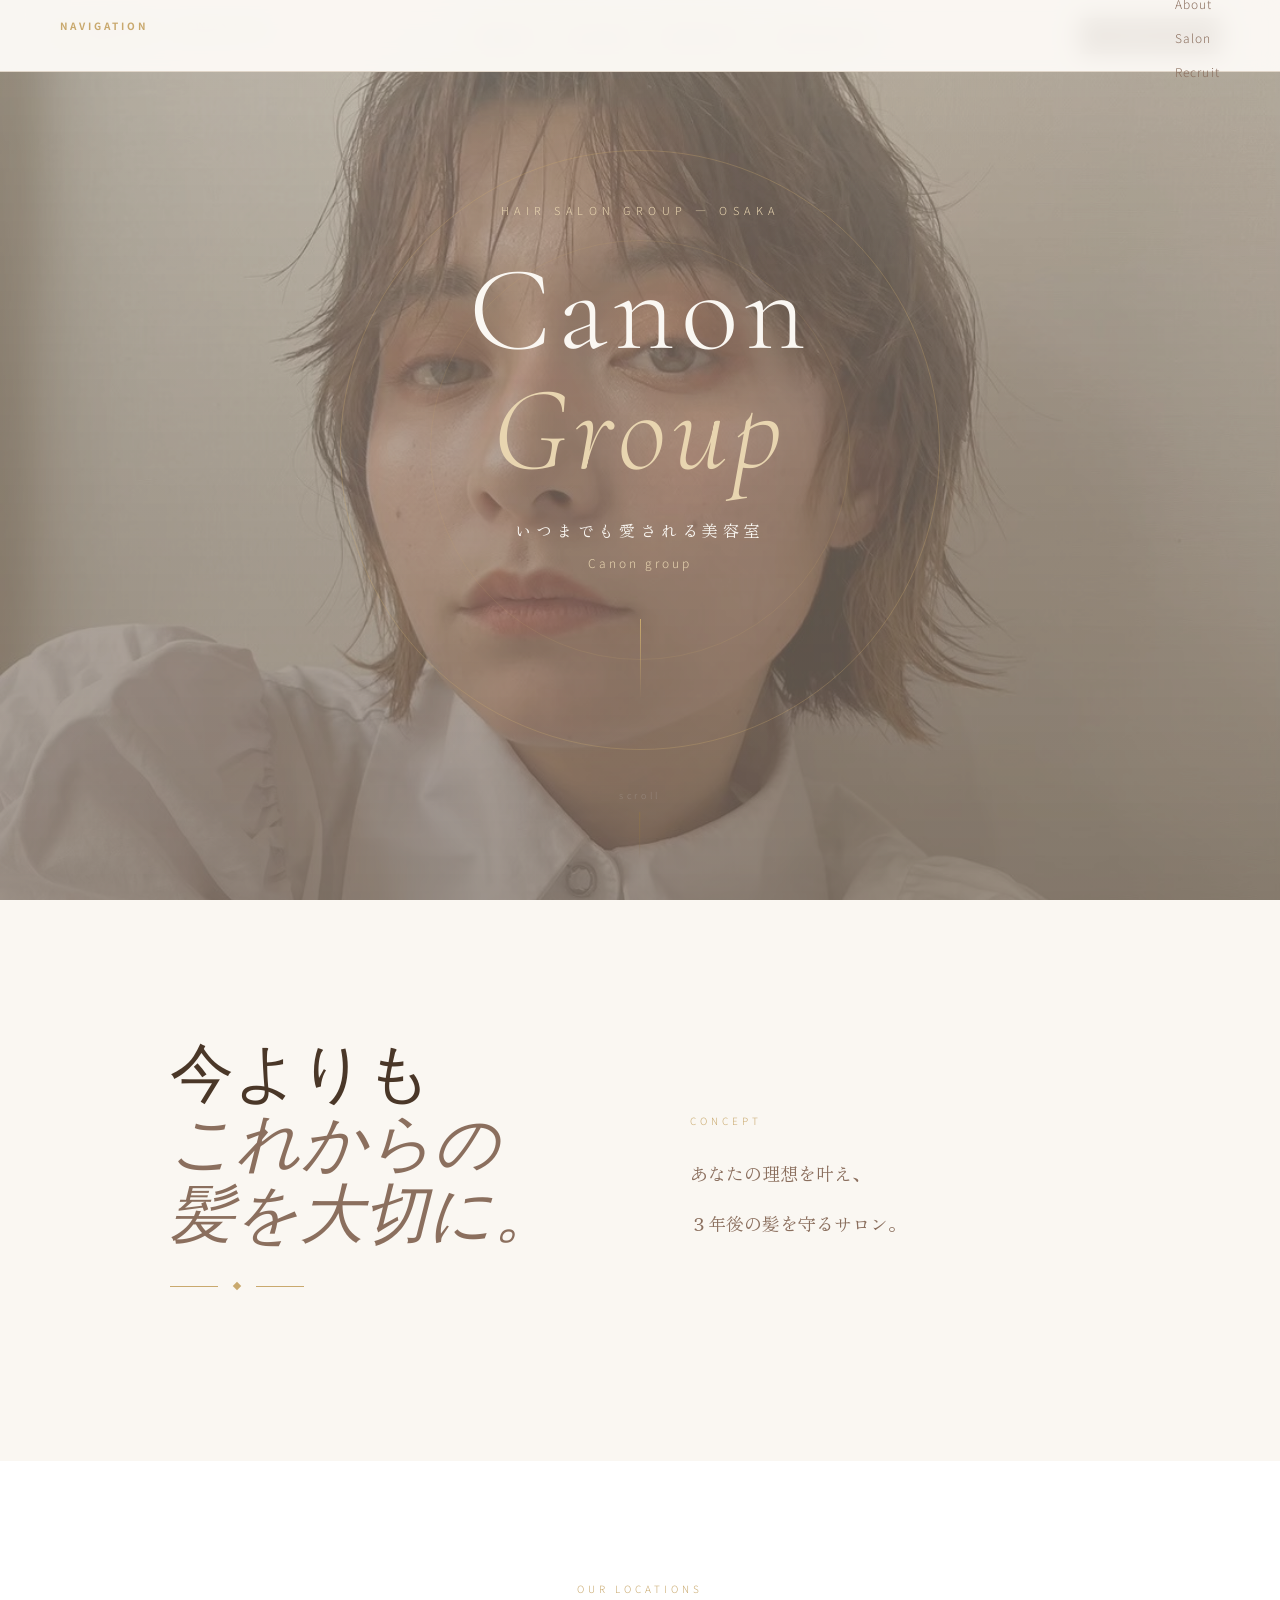
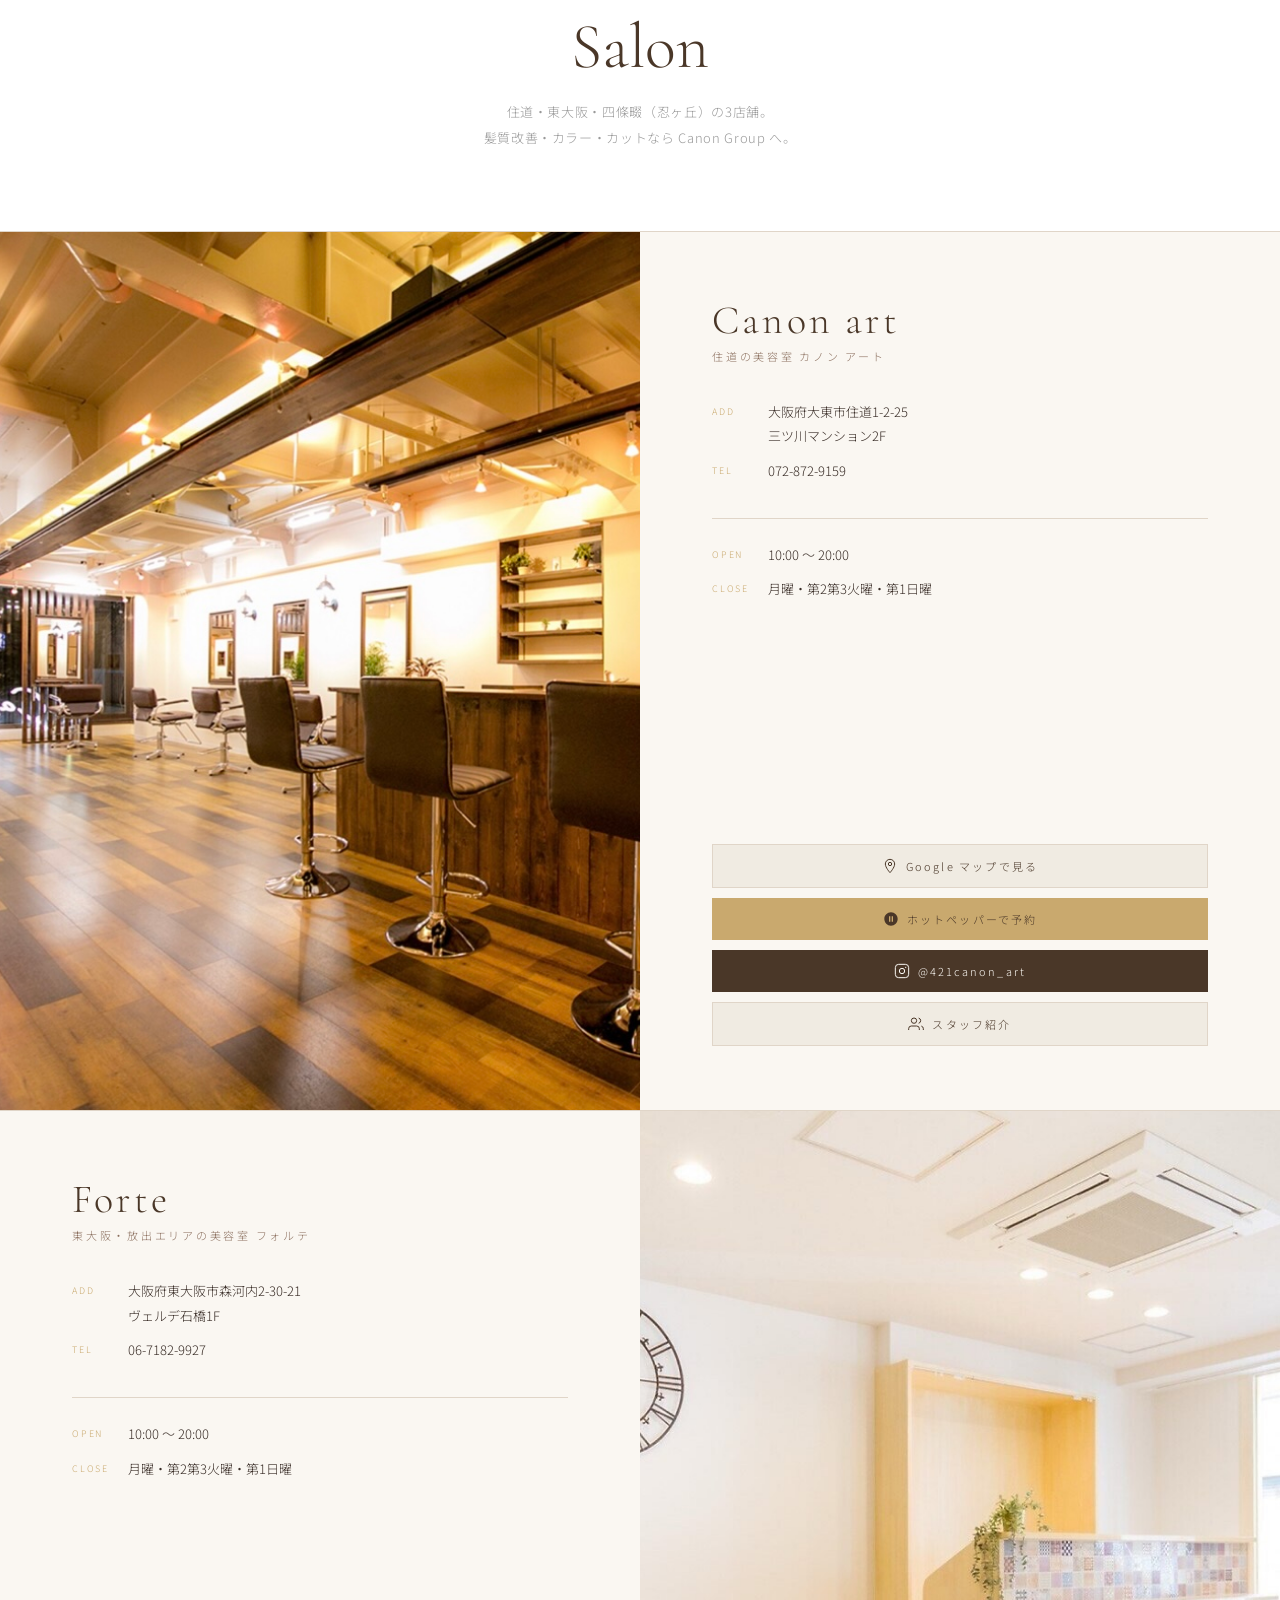
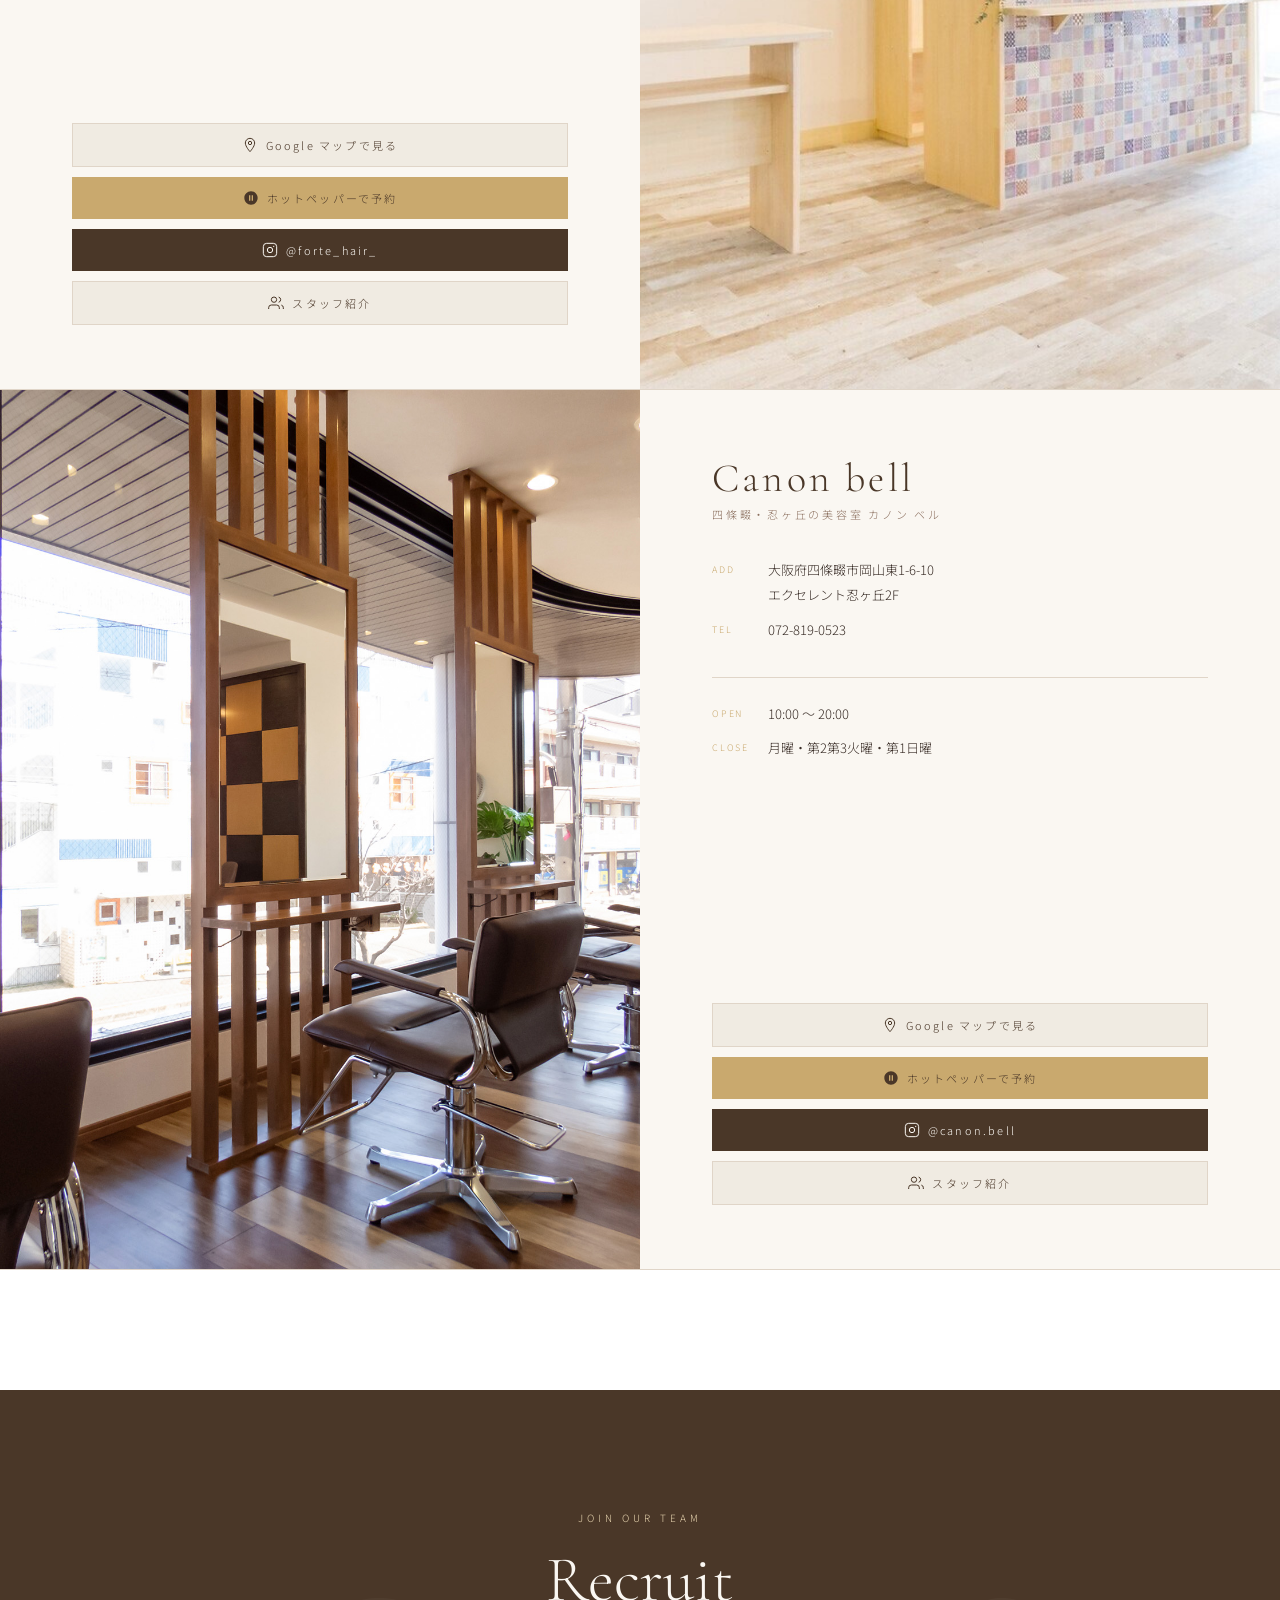
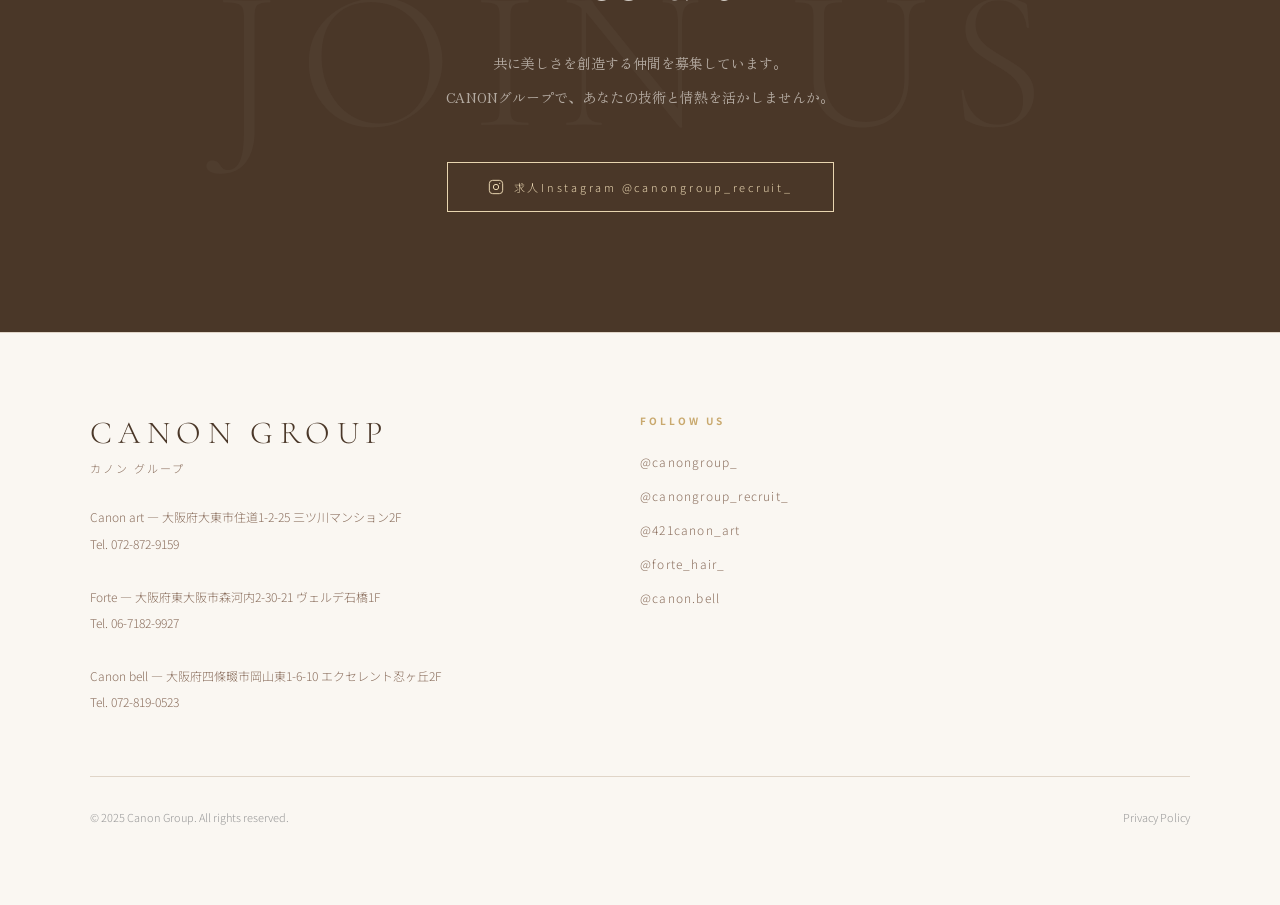
==== commit d90b1dd3: "Update index.html" ====
--- a/index.html
+++ b/index.html
@@ -280,7 +280,7 @@
   <!-- CONCEPT -->
   <section class="concept" id="concept">
     <div class="reveal">
-      <h2 class="section-en">今よりも<br><em style="font-style:italic; color:var(--brown);">これからの〈br〉髪を大切に。</em></h2>
+      <h2 class="section-en">今よりも<br><em style="font-style:italic; color:var(--brown);">これからの<br>髪を大切に。</em></h2>
       <div class="ornament">
         <div class="ornament-line"></div>
         <div class="ornament-diamond"></div>
@@ -289,7 +289,7 @@
     </div>
     <div class="reveal reveal-delay-1">
       <p class="section-label">Concept</p>
-      <p class="concept-body"〉
+      <p class="concept-body">
         あなたの理想を叶え、<br>
         ３年後の髪を守るサロン。
       </p>
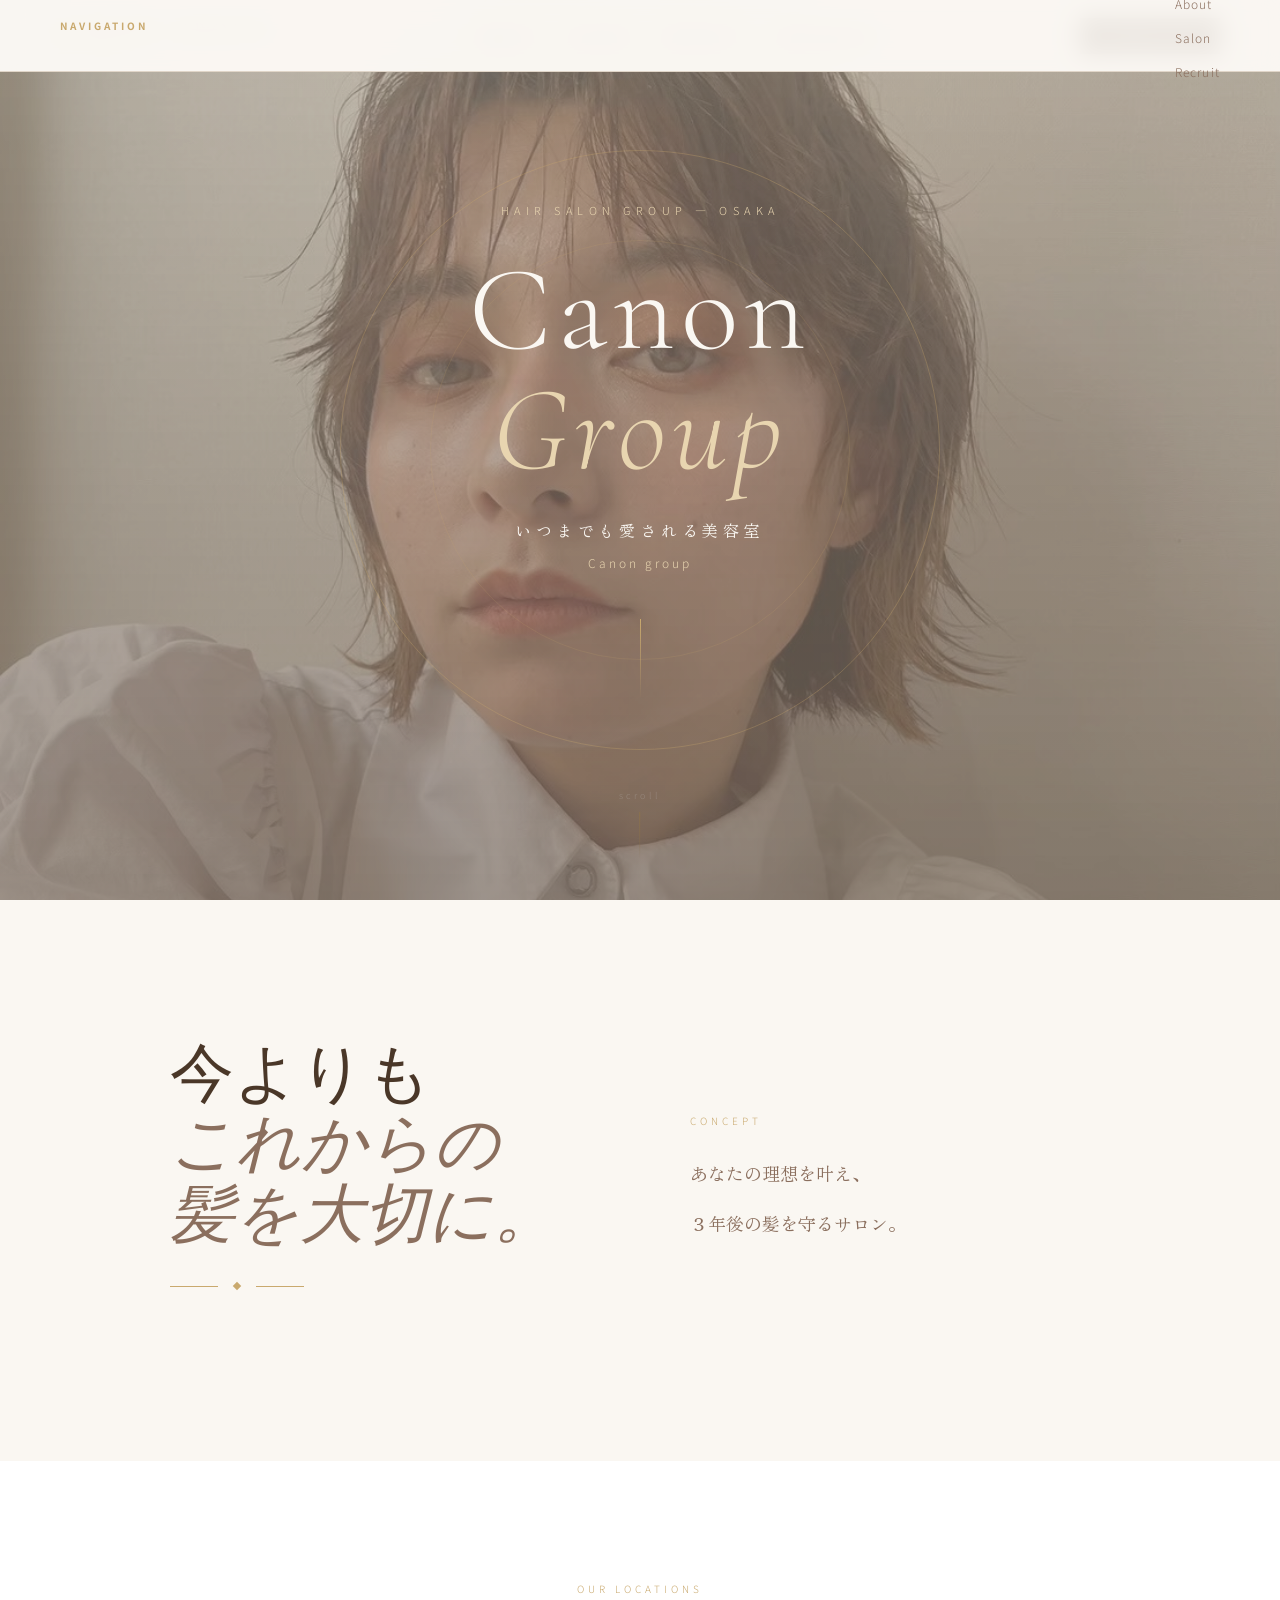
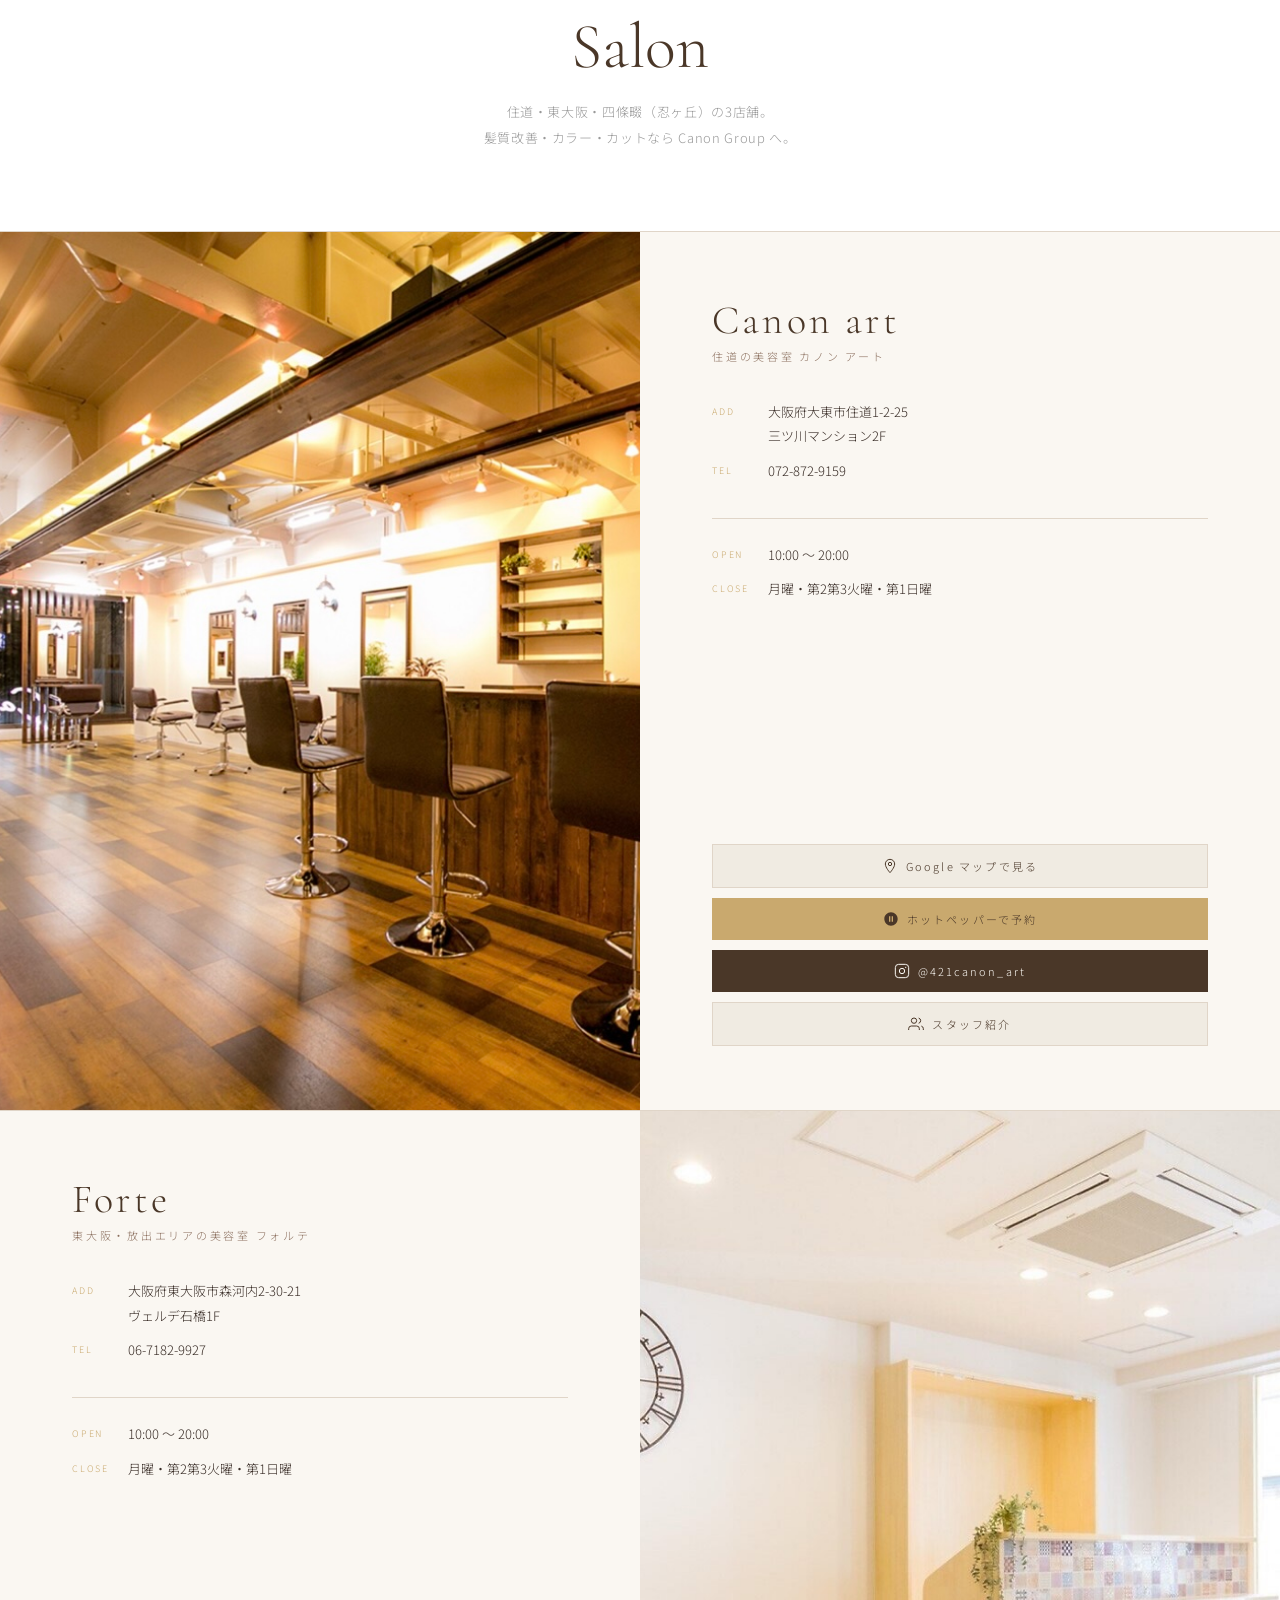
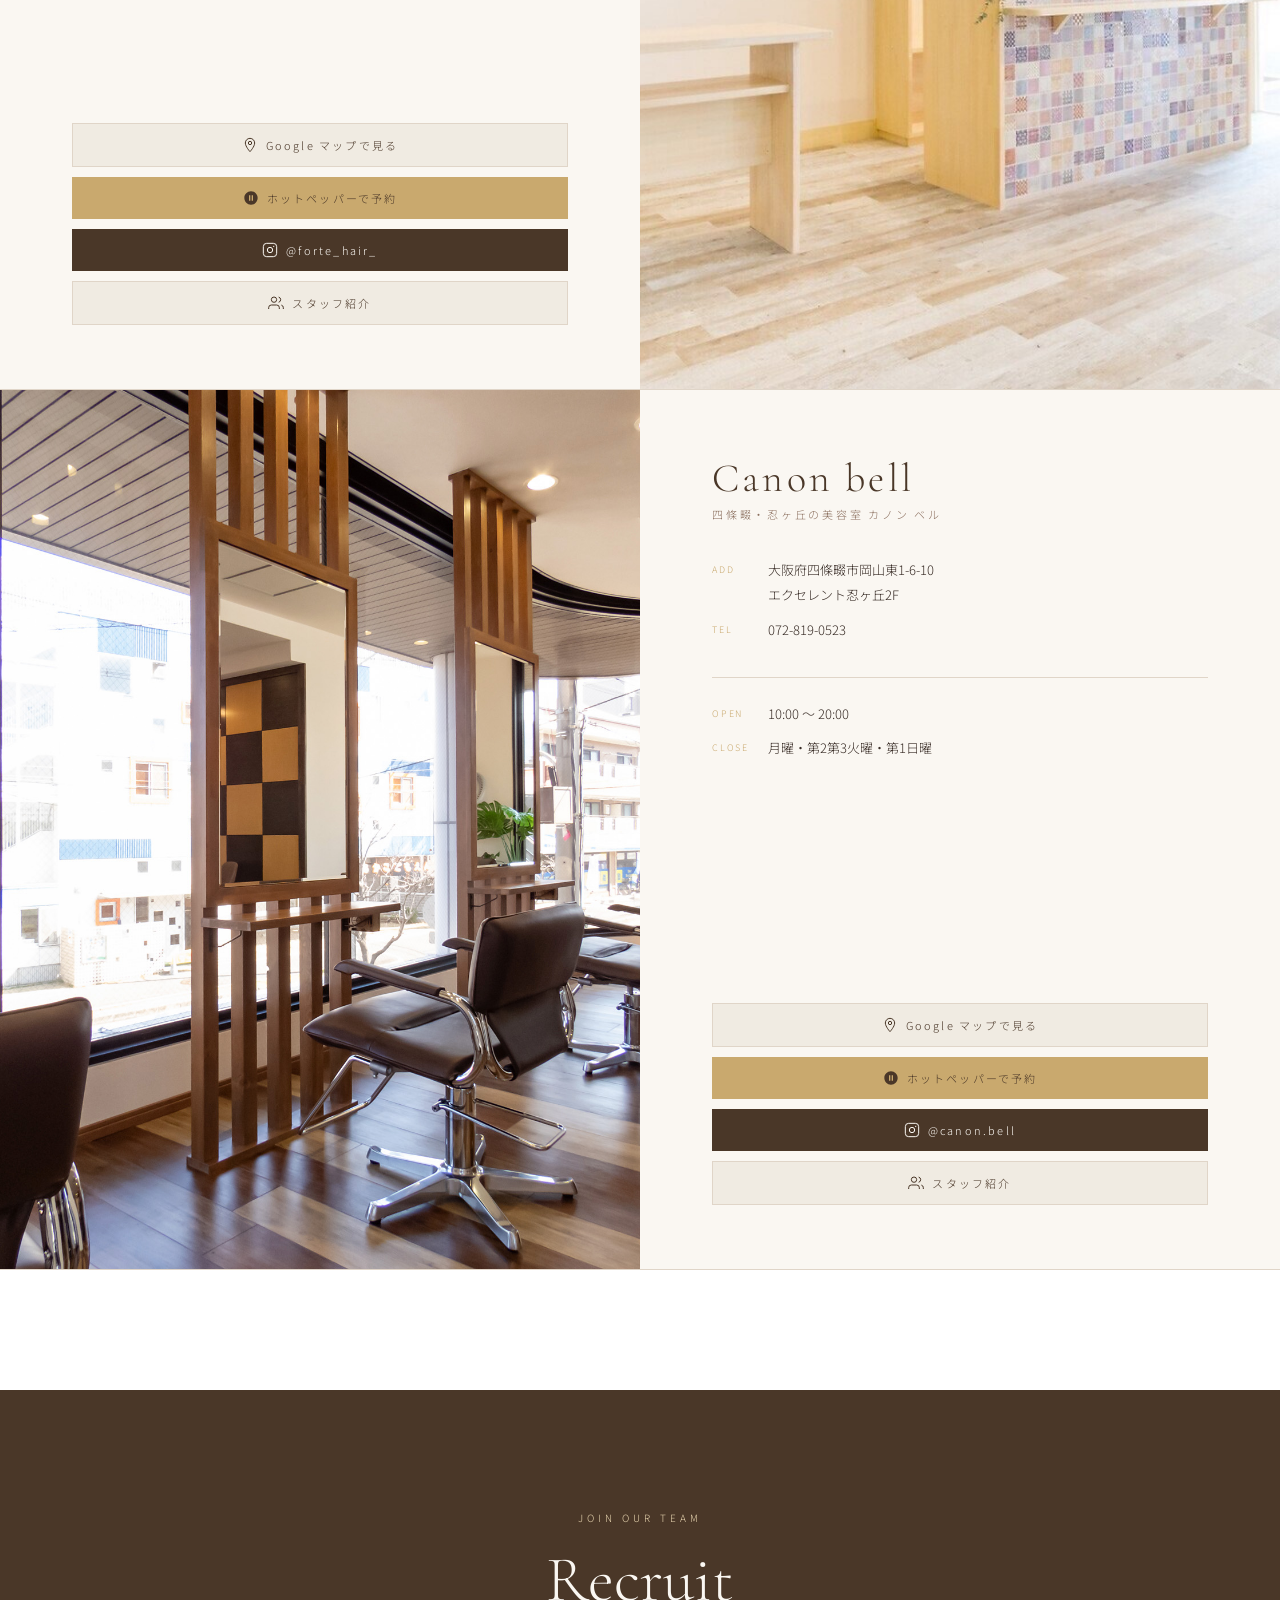
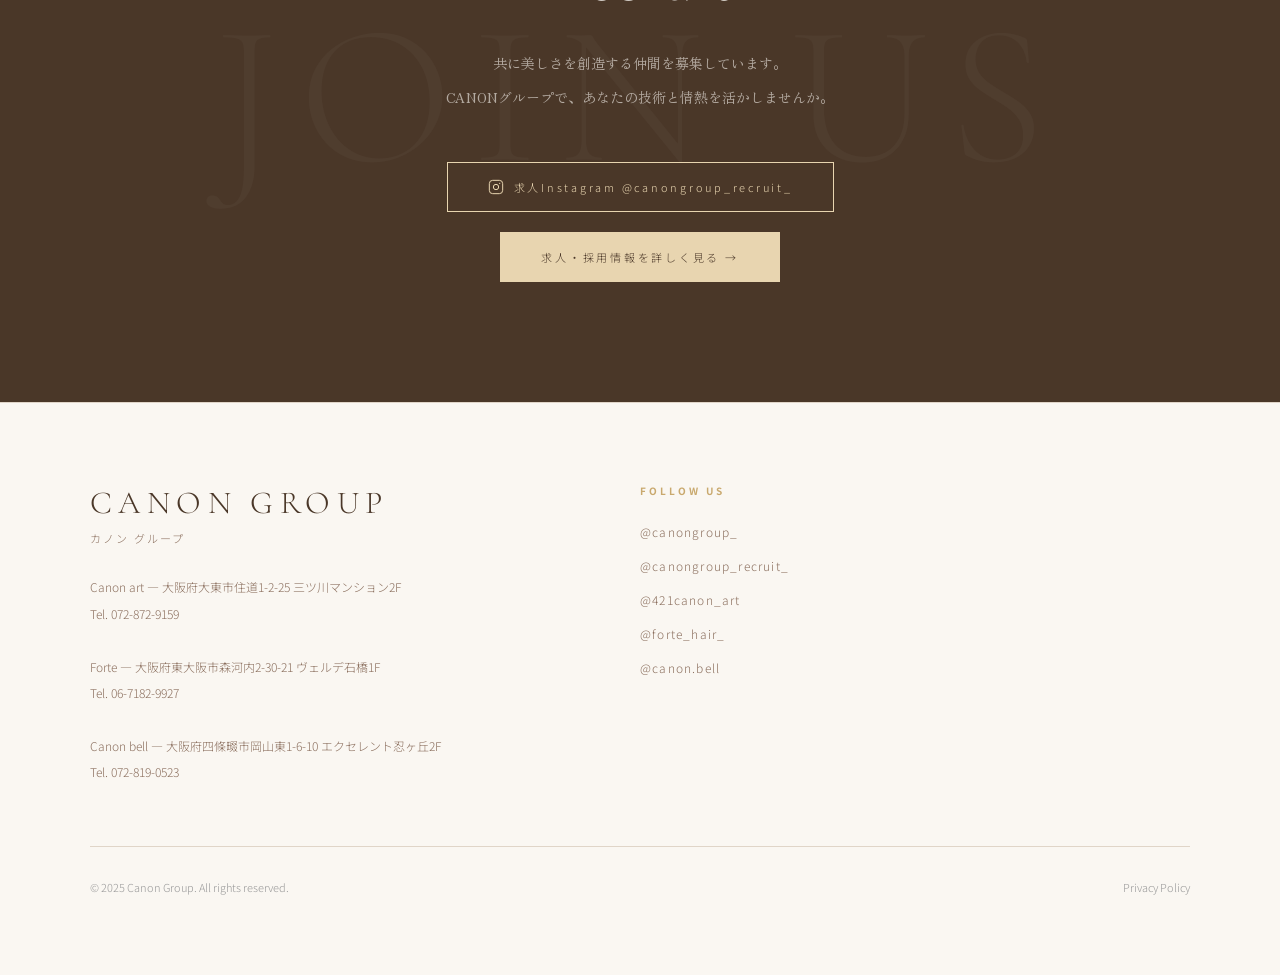
==== commit 17b93dec: "Update index.html" ====
--- a/index.html
+++ b/index.html
@@ -252,7 +252,7 @@
     <ul class="nav-links">
       <li><a href="#concept">About</a></li>
       <li><a href="#salons">Salon</a></li>
-      <li><a href="recruit.html">Recruit</a></li>
+      <li><a href="#recruit">Recruit</a></li>
       <li><a href="https://www.instagram.com/canongroup_/" target="_blank">Instagram</a></li>
     </ul>
     <a href="#salons" class="nav-reserve">ご予約はこちら</a>
@@ -437,6 +437,9 @@
         求人Instagram @canongroup_recruit_
       </a>
     </div>
+    <a href="recruit.html" class="recruit-btn" style="margin-top:20px; background:var(--light-gold); color:var(--dark-brown); border-color:var(--light-gold);">
+      求人・採用情報を詳しく見る →
+    </a>
   </section>
 
   <!-- FOOTER -->
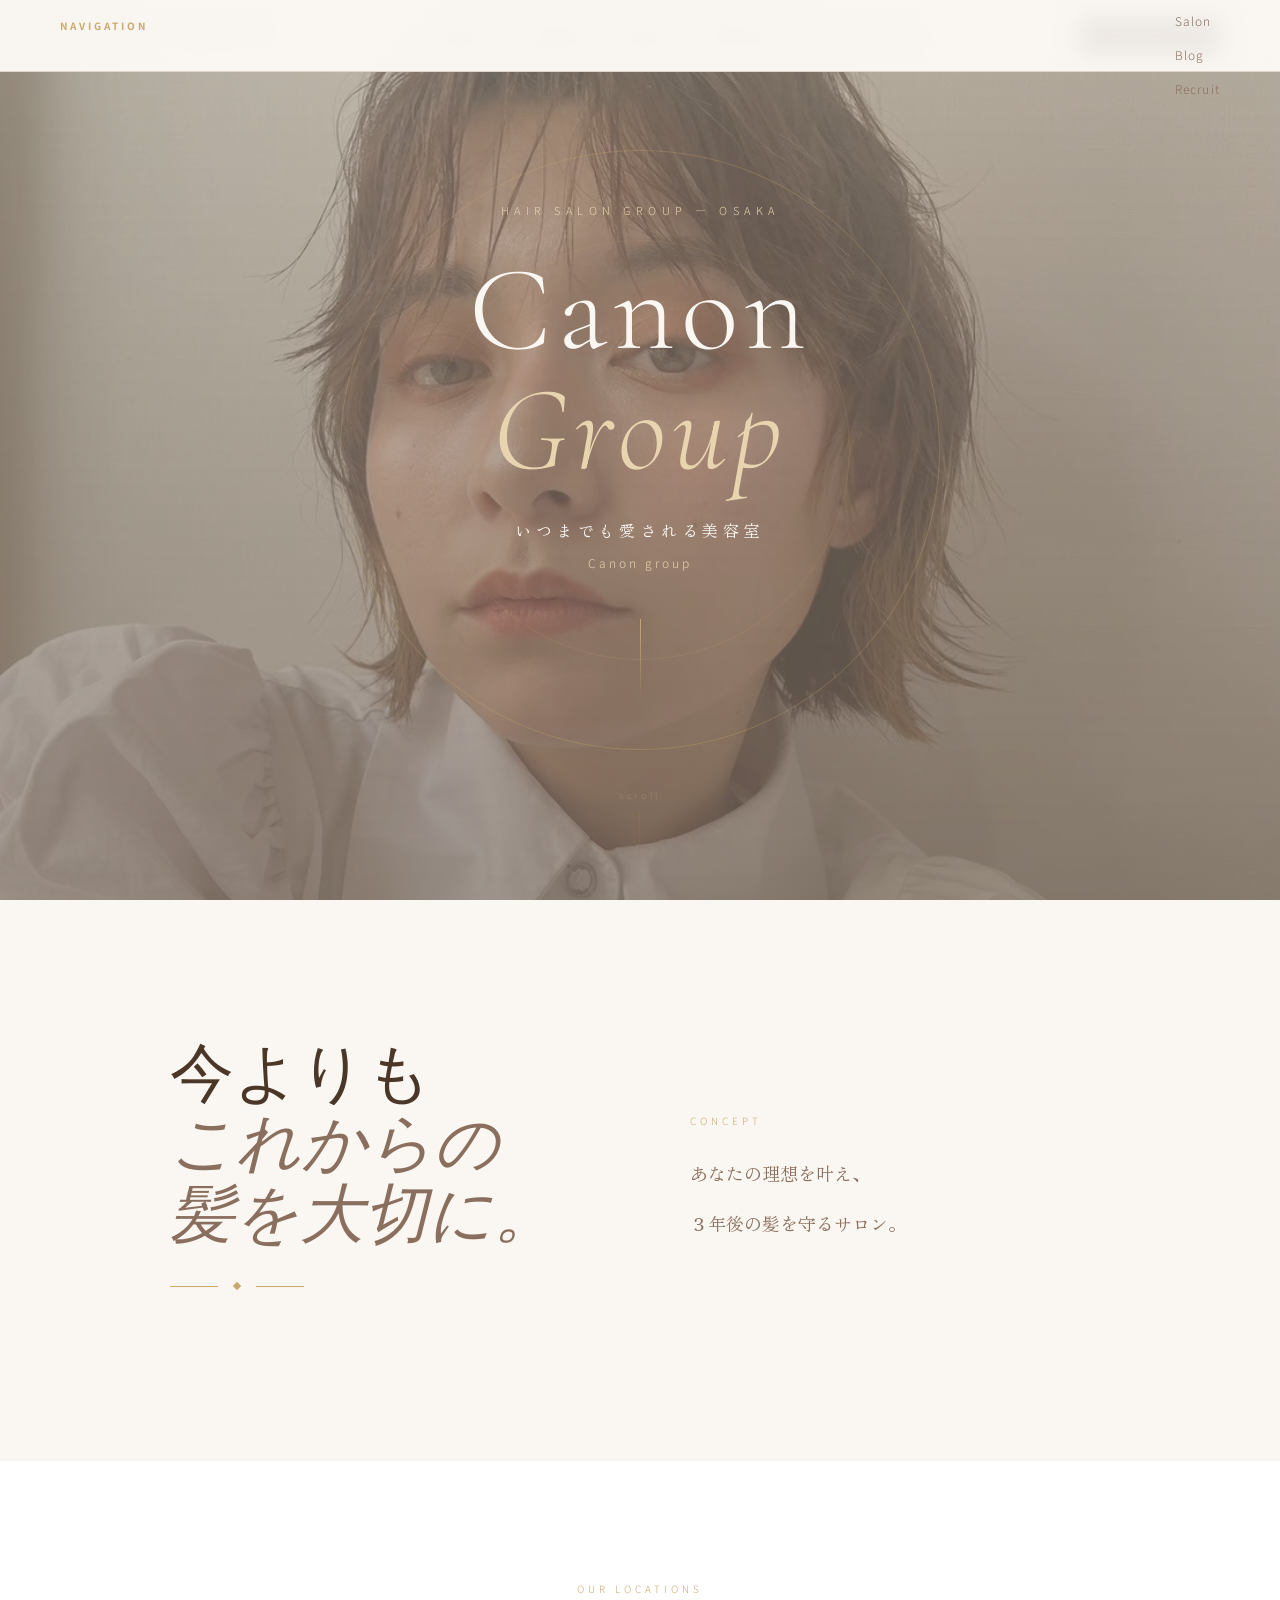
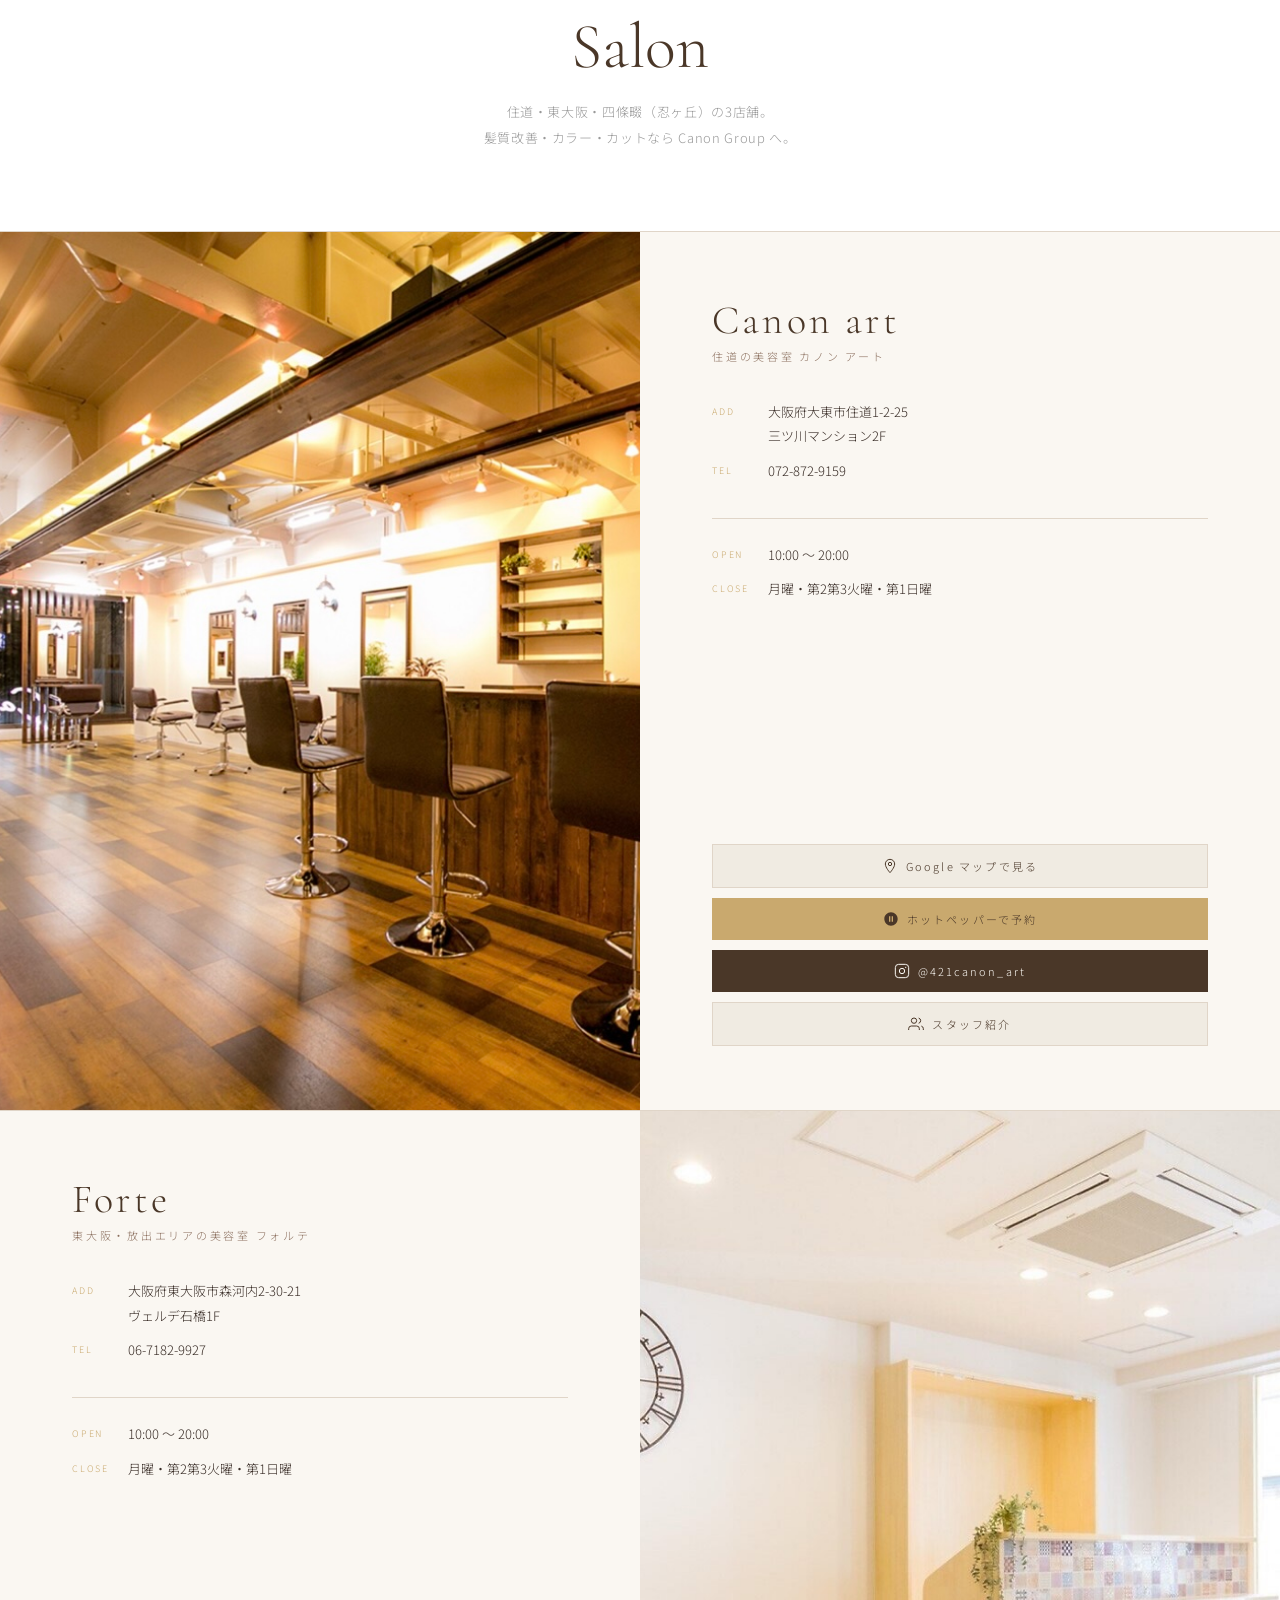
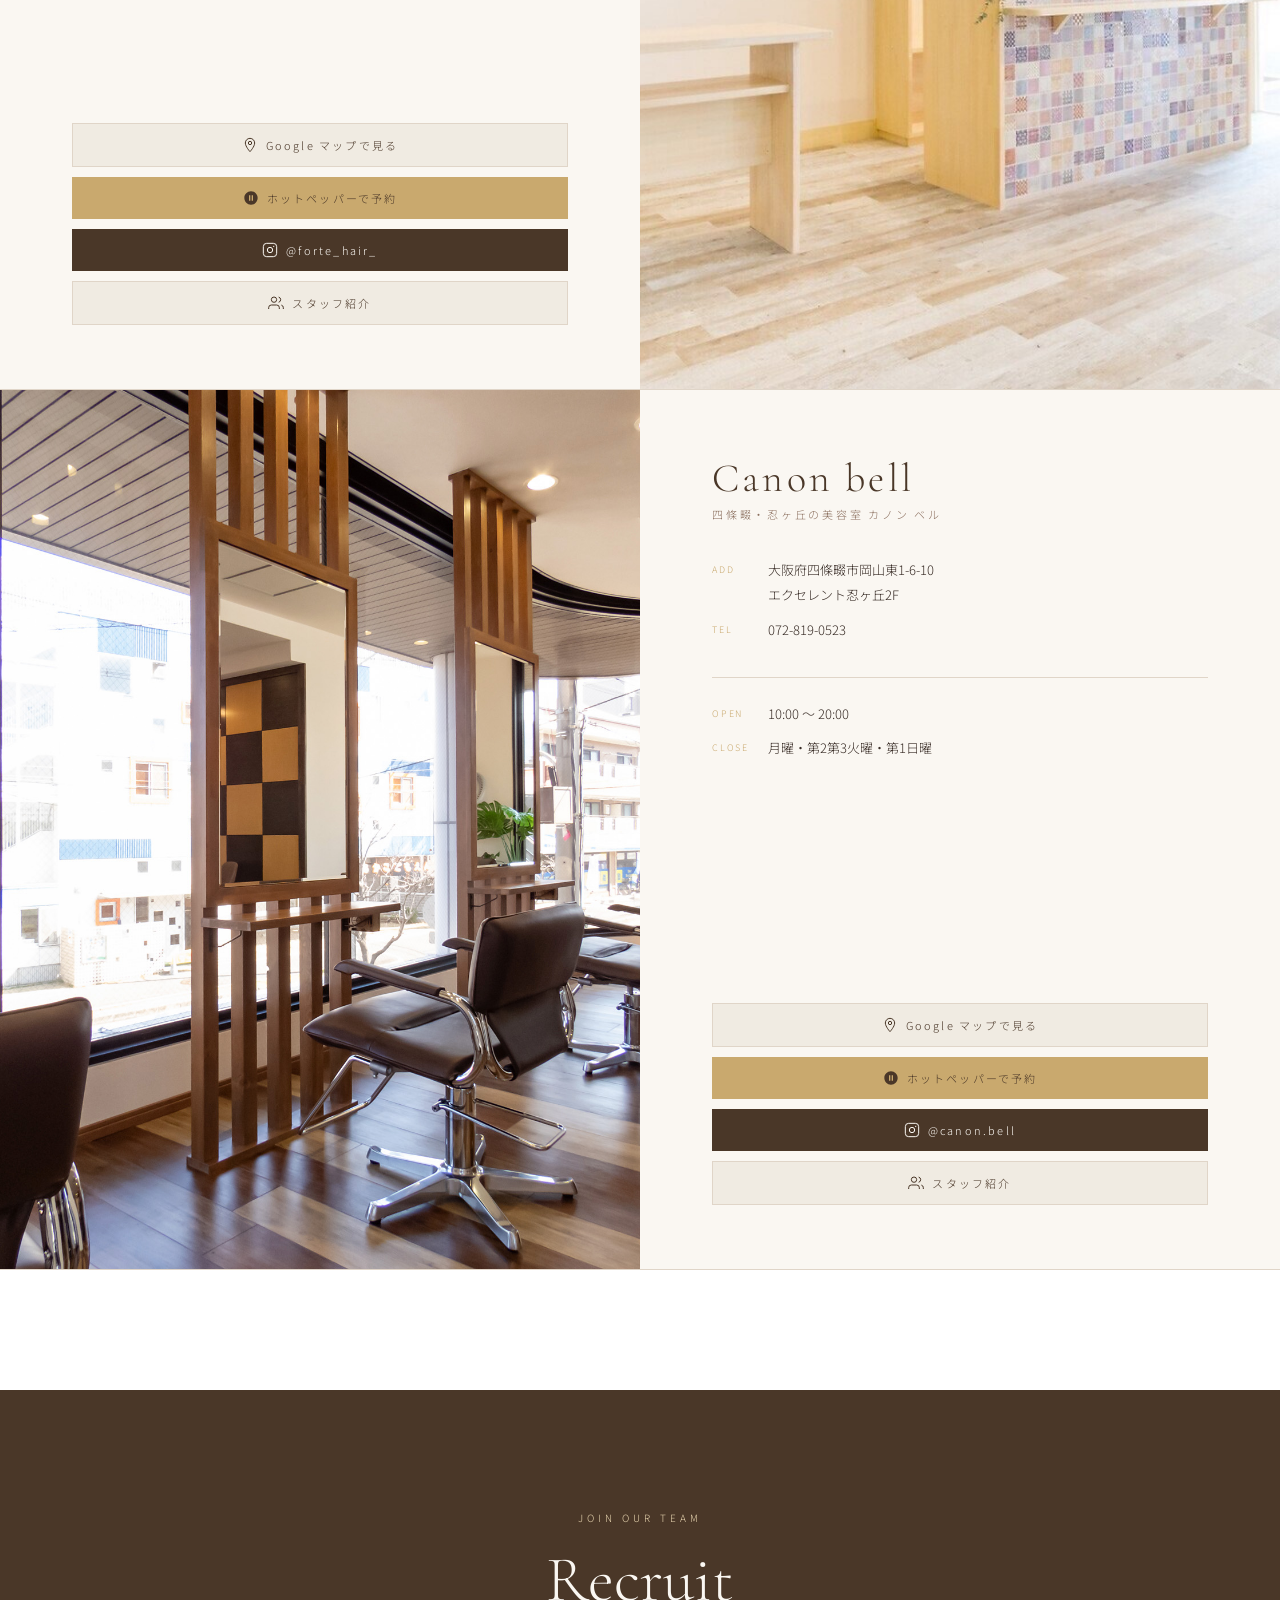
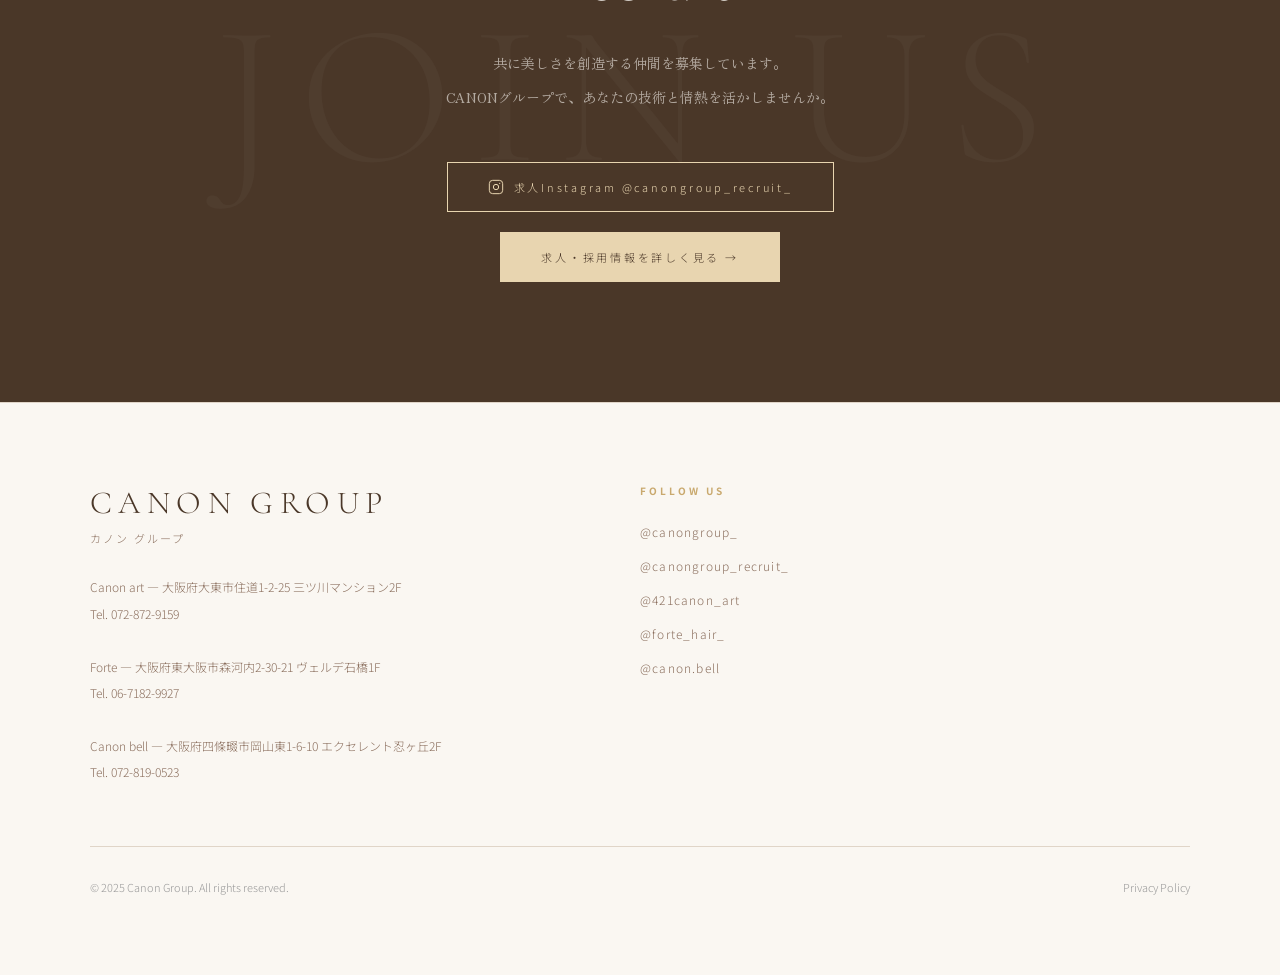
==== commit 3fbca001: "ブログ機能を追加" ====
--- a/index.html
+++ b/index.html
@@ -252,6 +252,7 @@
     <ul class="nav-links">
       <li><a href="#concept">About</a></li>
       <li><a href="#salons">Salon</a></li>
+      <li><a href="blog/index.html">Blog</a></li>
       <li><a href="#recruit">Recruit</a></li>
       <li><a href="https://www.instagram.com/canongroup_/" target="_blank">Instagram</a></li>
     </ul>
@@ -462,6 +463,7 @@
         <ul>
           <li><a href="#concept">About</a></li>
           <li><a href="#salons">Salon</a></li>
+          <li><a href="blog/index.html">Blog</a></li>
           <li><a href="recruit.html">Recruit</a></li>
         </ul>
       </nav>
